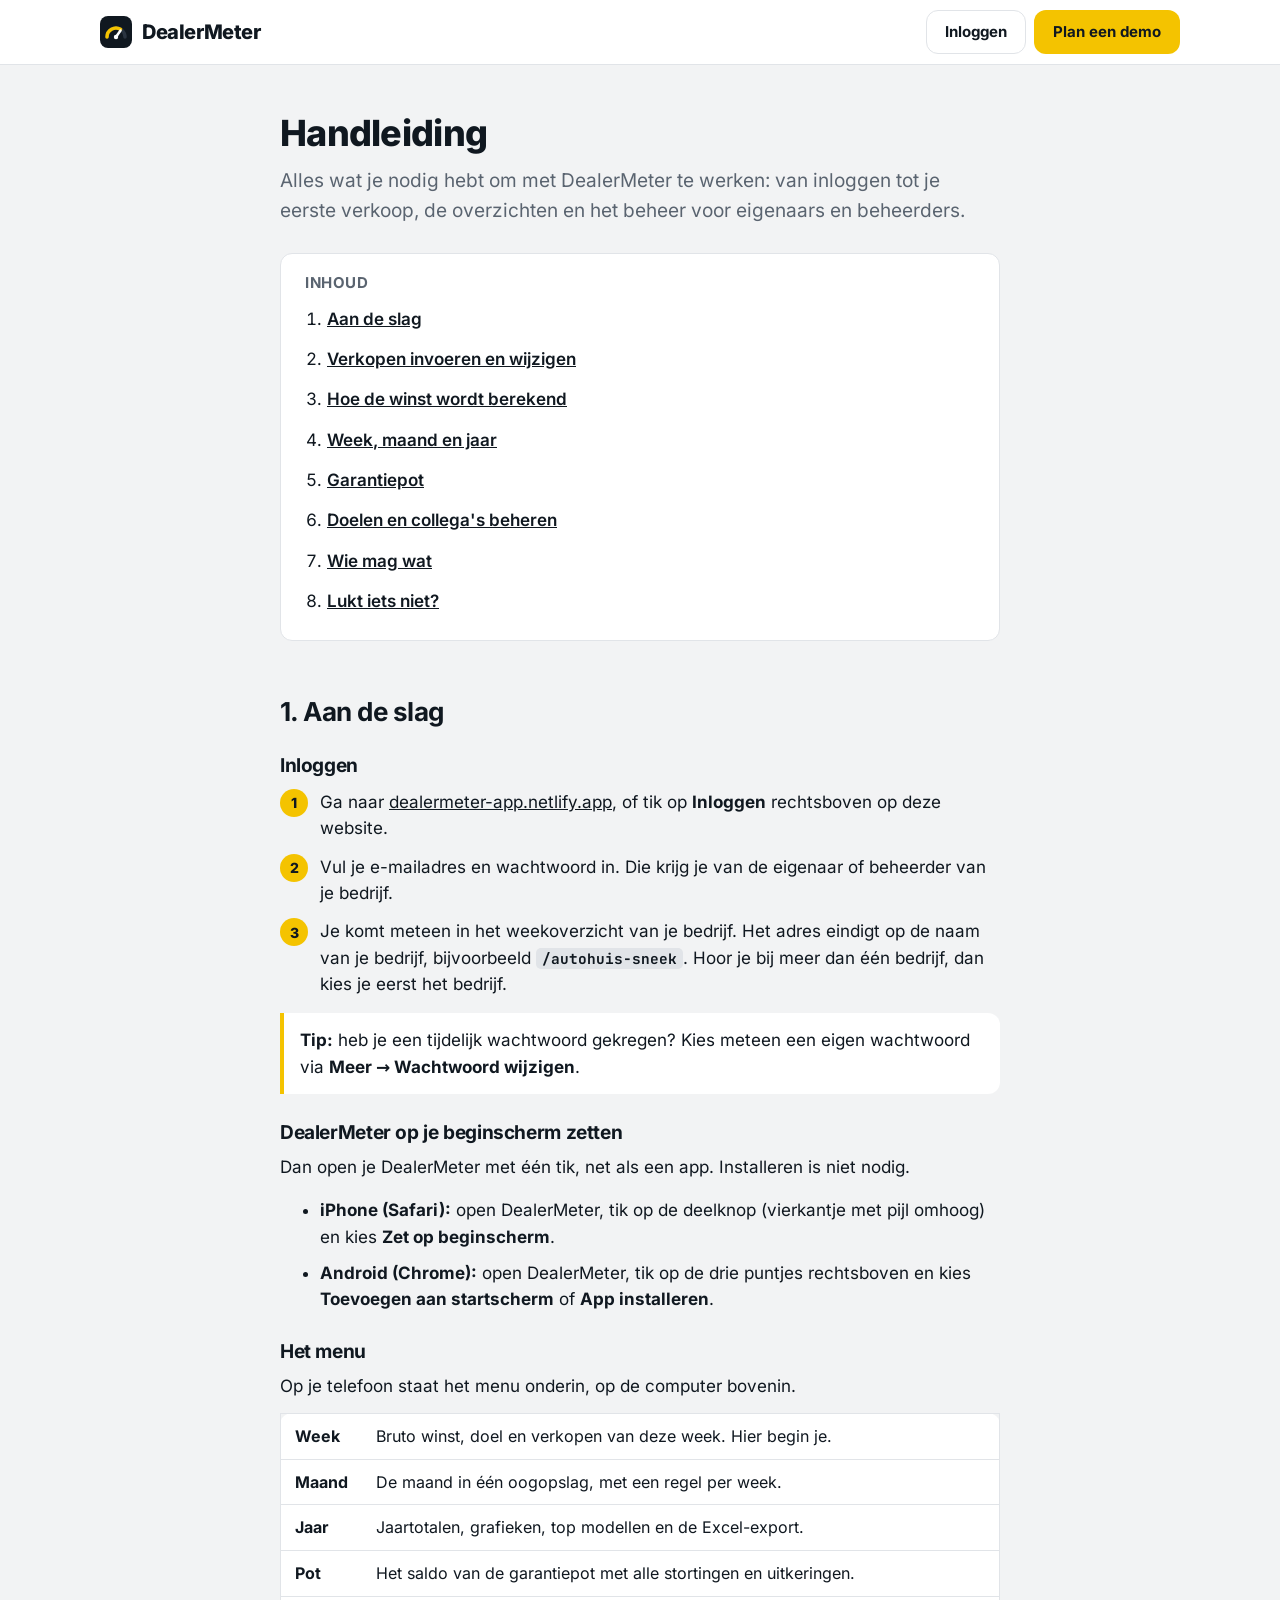
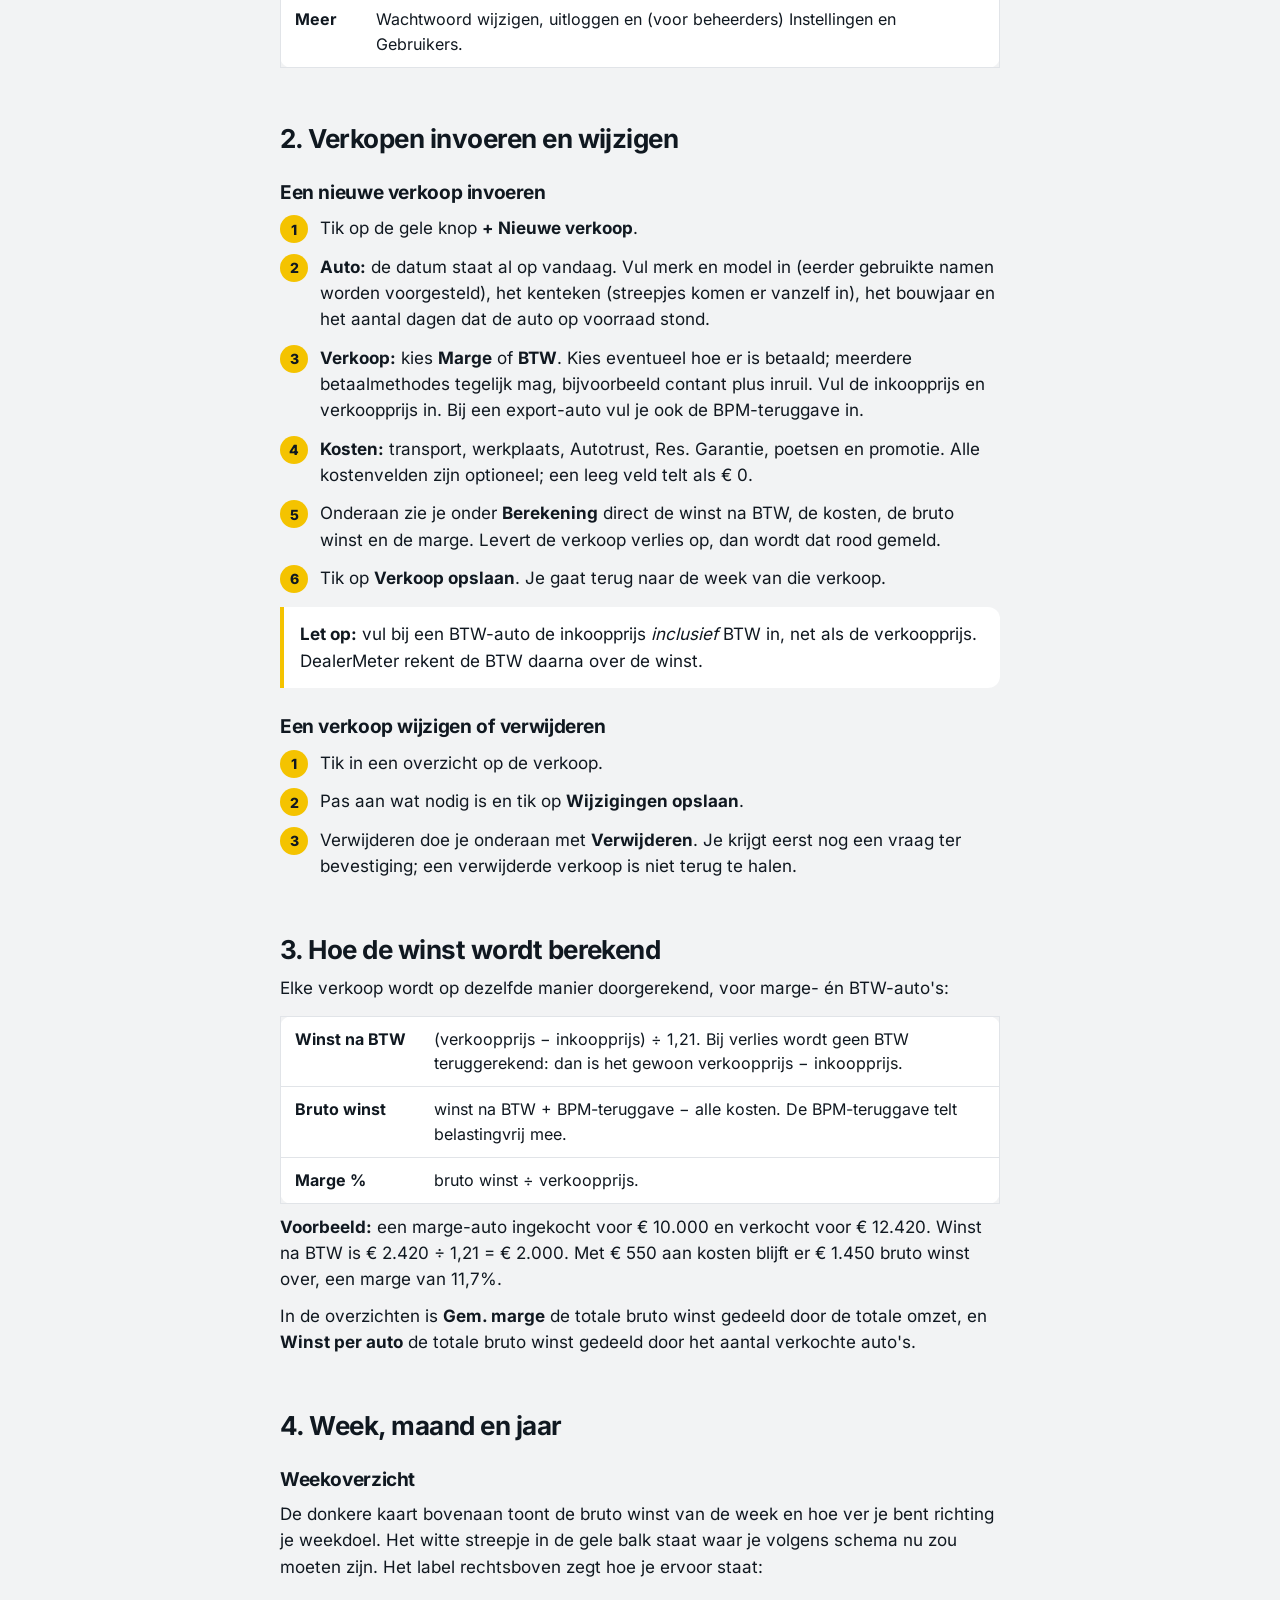
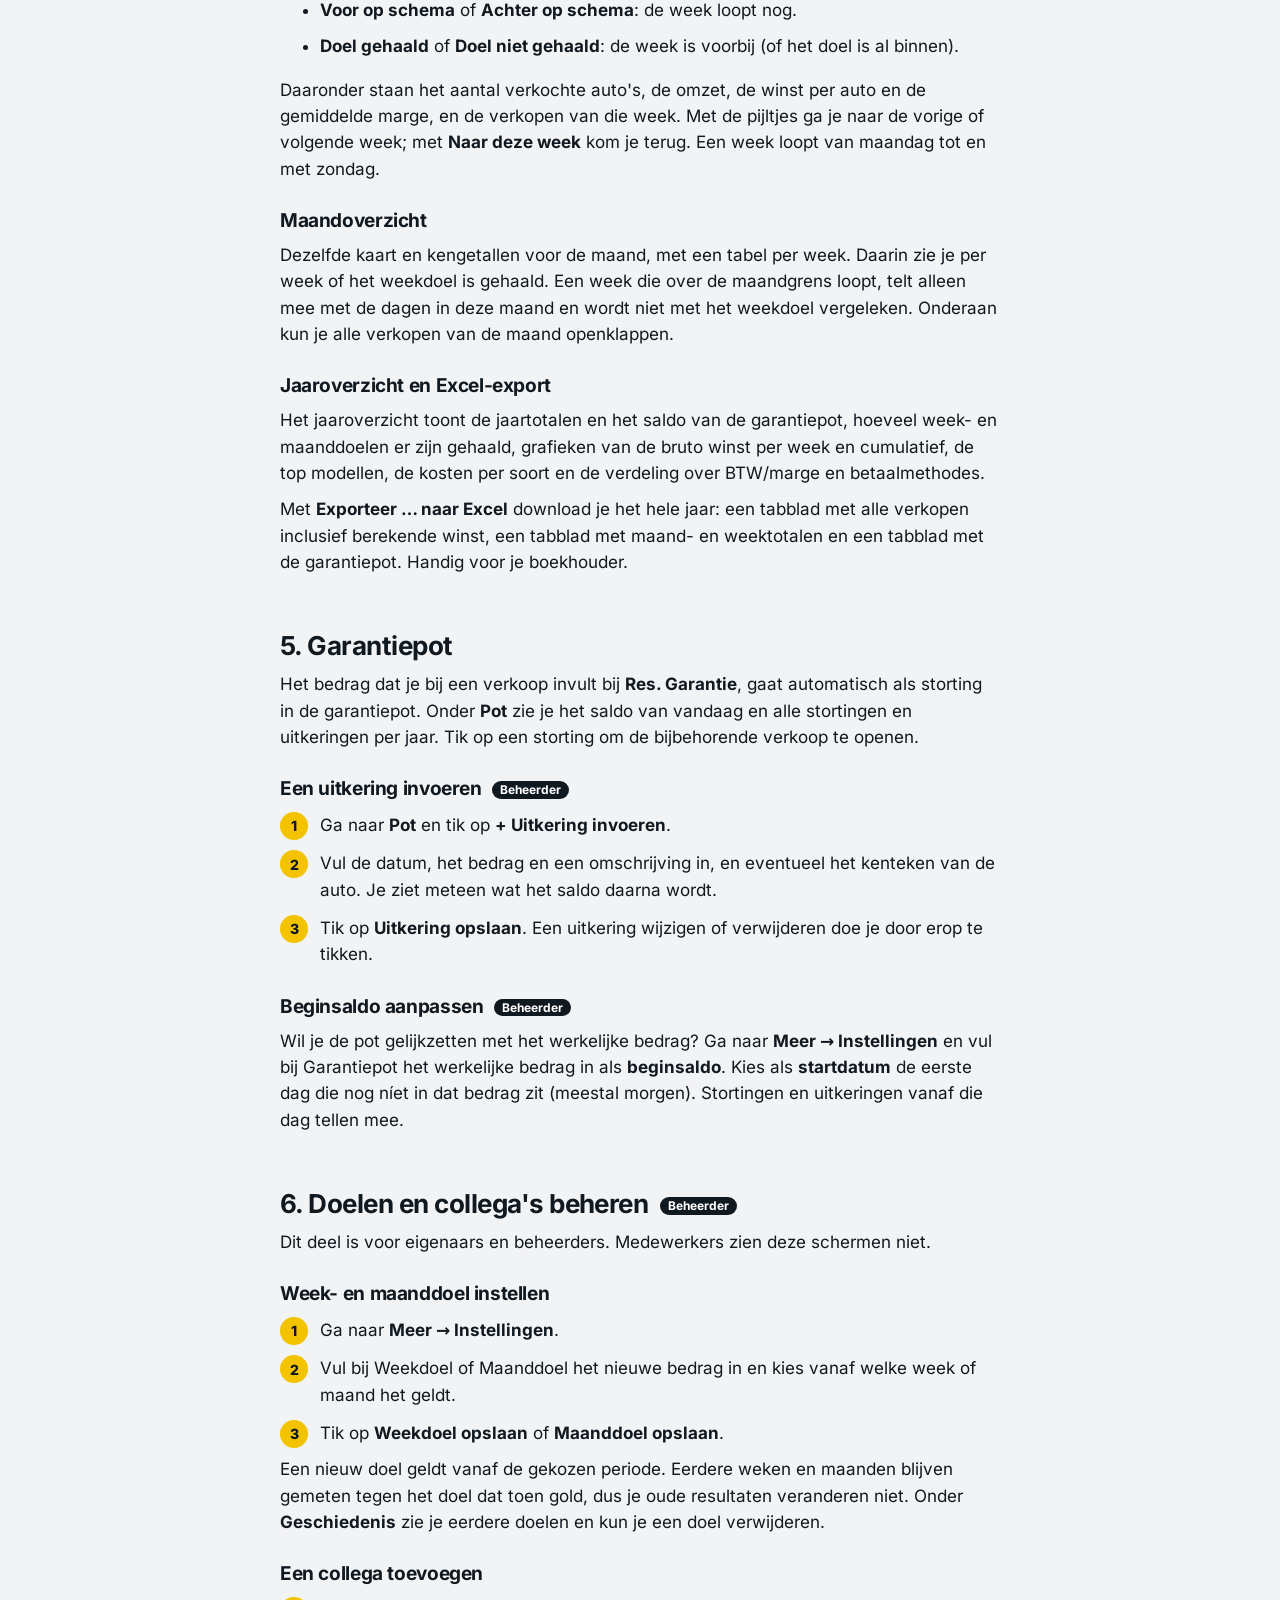
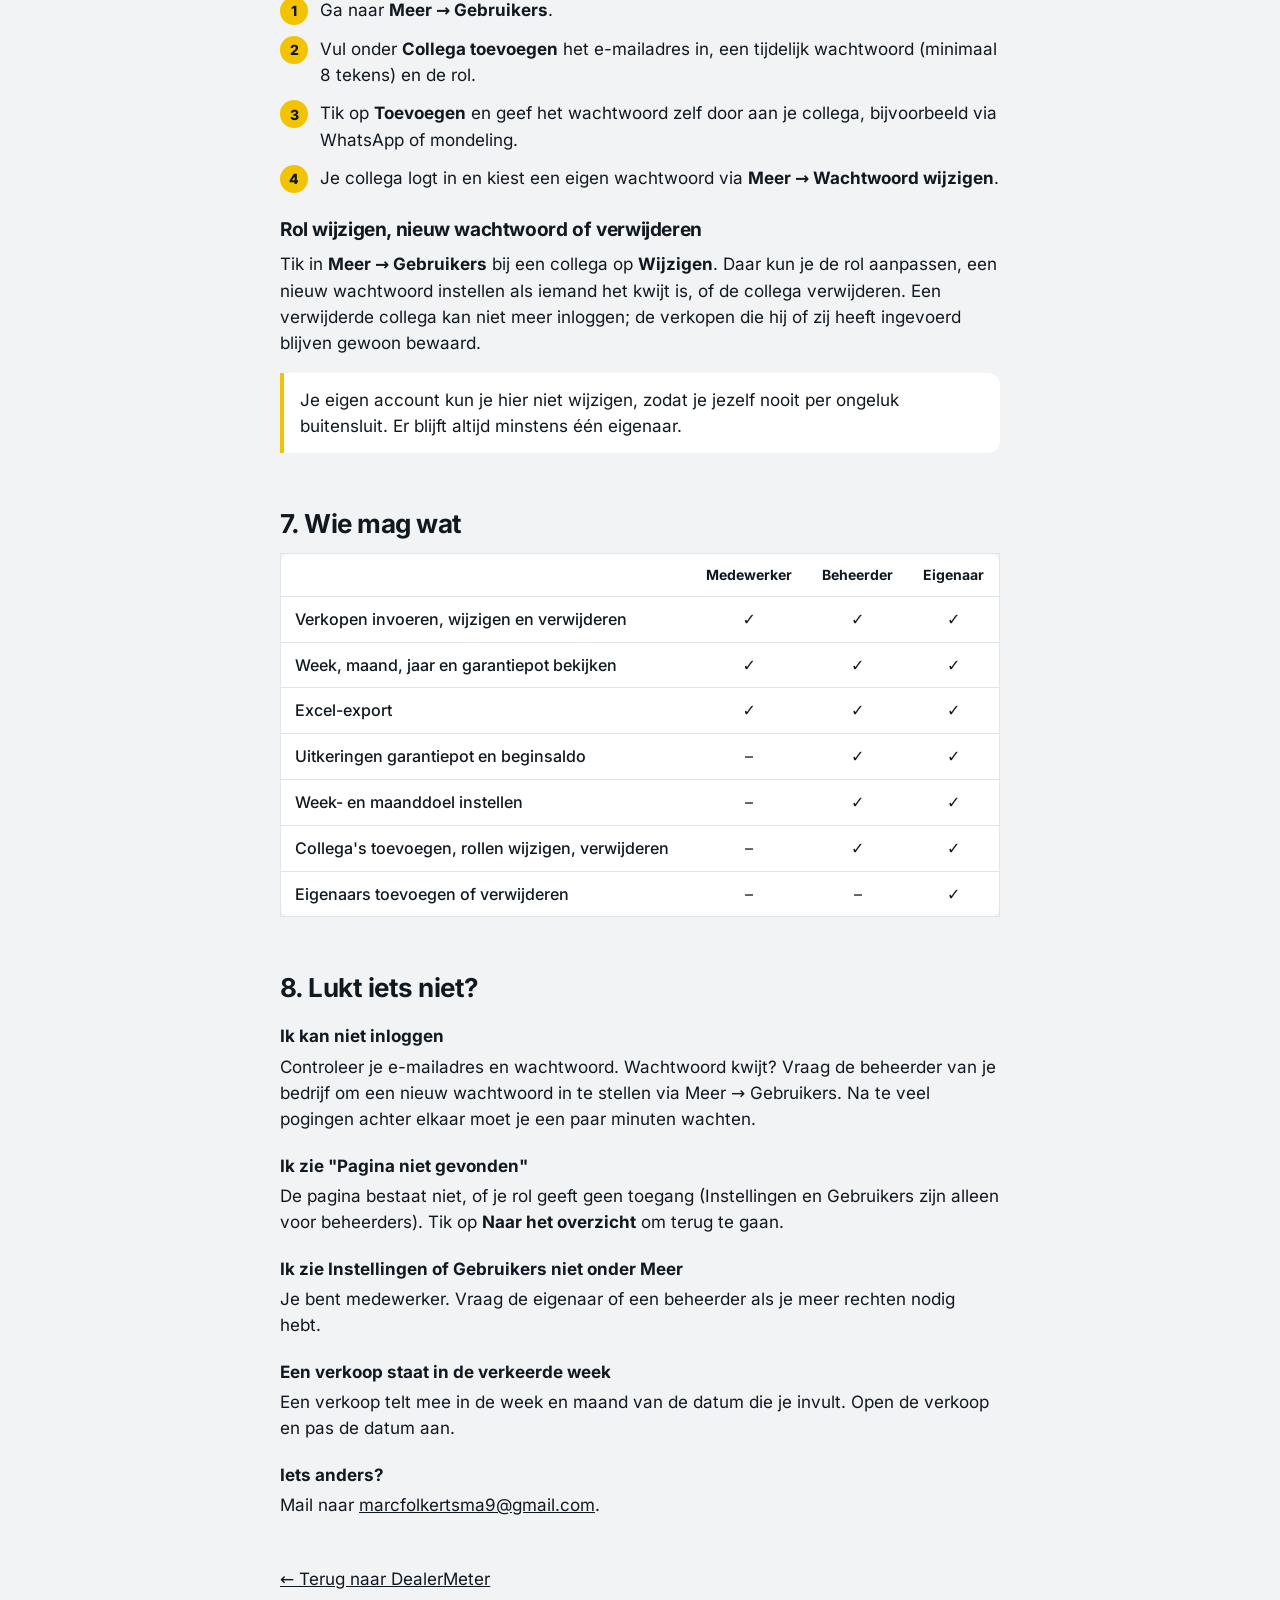
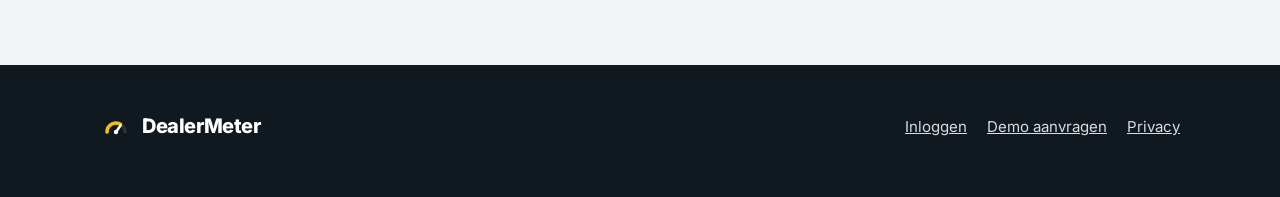
==== handleiding.html @ 3cc77e6b "Stylesheet met versienummer, zodat browsers niet de oude opmaak tonen Co-Authored-By: Claude Opus 5." ====
<!doctype html>
<html lang="nl">
  <head>
    <meta charset="utf-8" />
    <meta name="viewport" content="width=device-width, initial-scale=1" />
    <title>Handleiding – DealerMeter</title>
    <meta
      name="description"
      content="Zo gebruik je DealerMeter: inloggen, verkopen invoeren, week-, maand- en jaaroverzicht, garantiepot, doelen en collega's beheren."
    />
    <meta name="theme-color" content="#101820" />
    <link rel="icon" href="favicon.svg" type="image/svg+xml" />
    <link rel="preload" href="fonts/inter.woff2" as="font" type="font/woff2" crossorigin />
    <link rel="stylesheet" href="style.css?v=2" />
  </head>
  <body>
    <header class="header">
      <div class="kolom header__binnen">
        <a class="merk" href="index.html">
          <img class="merk__icoon" src="favicon.svg" alt="" width="32" height="32" />
          DealerMeter
        </a>
        <div class="header__acties">
          <a class="knop knop--rand knop--klein" href="https://dealermeter-app.netlify.app/login">Inloggen</a>
          <a class="knop knop--primair knop--klein header__demo" href="index.html#demo"><span class="alleen-breed">Plan een demo</span><span class="alleen-smal">Demo</span></a>
        </div>
      </div>
    </header>

    <main class="tekstpagina handleiding">
      <h1>Handleiding</h1>
      <p class="intro">
        Alles wat je nodig hebt om met DealerMeter te werken: van inloggen tot je eerste verkoop, de overzichten
        en het beheer voor eigenaars en beheerders.
      </p>

      <nav class="inhoud" aria-label="Inhoud">
        <h2>Inhoud</h2>
        <ol>
          <li><a href="#aan-de-slag">Aan de slag</a></li>
          <li><a href="#verkopen">Verkopen invoeren en wijzigen</a></li>
          <li><a href="#berekening">Hoe de winst wordt berekend</a></li>
          <li><a href="#overzichten">Week, maand en jaar</a></li>
          <li><a href="#garantiepot">Garantiepot</a></li>
          <li><a href="#beheer">Doelen en collega's beheren</a></li>
          <li><a href="#rollen">Wie mag wat</a></li>
          <li><a href="#problemen">Lukt iets niet?</a></li>
        </ol>
      </nav>

      <!-- 1 -->
      <section id="aan-de-slag">
        <h2>1. Aan de slag</h2>

        <h3>Inloggen</h3>
        <ol class="stappenlijst">
          <li>
            Ga naar <a href="https://dealermeter-app.netlify.app/login">dealermeter-app.netlify.app</a>, of tik op
            <strong>Inloggen</strong> rechtsboven op deze website.
          </li>
          <li>Vul je e-mailadres en wachtwoord in. Die krijg je van de eigenaar of beheerder van je bedrijf.</li>
          <li>
            Je komt meteen in het weekoverzicht van je bedrijf. Het adres eindigt op de naam van je bedrijf, bijvoorbeeld
            <code>/autohuis-sneek</code>. Hoor je bij meer dan één bedrijf, dan kies je eerst het bedrijf.
          </li>
        </ol>
        <p class="tip">
          <strong>Tip:</strong> heb je een tijdelijk wachtwoord gekregen? Kies meteen een eigen wachtwoord via
          <strong>Meer → Wachtwoord wijzigen</strong>.
        </p>

        <h3>DealerMeter op je beginscherm zetten</h3>
        <p>Dan open je DealerMeter met één tik, net als een app. Installeren is niet nodig.</p>
        <ul>
          <li>
            <strong>iPhone (Safari):</strong> open DealerMeter, tik op de deelknop (vierkantje met pijl omhoog) en kies
            <strong>Zet op beginscherm</strong>.
          </li>
          <li>
            <strong>Android (Chrome):</strong> open DealerMeter, tik op de drie puntjes rechtsboven en kies
            <strong>Toevoegen aan startscherm</strong> of <strong>App installeren</strong>.
          </li>
        </ul>

        <h3>Het menu</h3>
        <p>Op je telefoon staat het menu onderin, op de computer bovenin.</p>
        <table>
          <tbody>
            <tr><th scope="row">Week</th><td>Bruto winst, doel en verkopen van deze week. Hier begin je.</td></tr>
            <tr><th scope="row">Maand</th><td>De maand in één oogopslag, met een regel per week.</td></tr>
            <tr><th scope="row">Jaar</th><td>Jaartotalen, grafieken, top modellen en de Excel-export.</td></tr>
            <tr><th scope="row">Pot</th><td>Het saldo van de garantiepot met alle stortingen en uitkeringen.</td></tr>
            <tr><th scope="row">Meer</th><td>Wachtwoord wijzigen, uitloggen en (voor beheerders) Instellingen en Gebruikers.</td></tr>
          </tbody>
        </table>
      </section>

      <!-- 2 -->
      <section id="verkopen">
        <h2>2. Verkopen invoeren en wijzigen</h2>

        <h3>Een nieuwe verkoop invoeren</h3>
        <ol class="stappenlijst">
          <li>Tik op de gele knop <strong>+ Nieuwe verkoop</strong>.</li>
          <li>
            <strong>Auto:</strong> de datum staat al op vandaag. Vul merk en model in (eerder gebruikte namen worden
            voorgesteld), het kenteken (streepjes komen er vanzelf in), het bouwjaar en het aantal dagen dat de auto
            op voorraad stond.
          </li>
          <li>
            <strong>Verkoop:</strong> kies <strong>Marge</strong> of <strong>BTW</strong>. Kies eventueel hoe er is
            betaald; meerdere betaalmethodes tegelijk mag, bijvoorbeeld contant plus inruil. Vul de inkoopprijs en
            verkoopprijs in. Bij een export-auto vul je ook de BPM-teruggave in.
          </li>
          <li>
            <strong>Kosten:</strong> transport, werkplaats, Autotrust, Res. Garantie, poetsen en promotie. Alle
            kostenvelden zijn optioneel; een leeg veld telt als € 0.
          </li>
          <li>
            Onderaan zie je onder <strong>Berekening</strong> direct de winst na BTW, de kosten, de bruto winst en
            de marge. Levert de verkoop verlies op, dan wordt dat rood gemeld.
          </li>
          <li>Tik op <strong>Verkoop opslaan</strong>. Je gaat terug naar de week van die verkoop.</li>
        </ol>
        <p class="tip">
          <strong>Let op:</strong> vul bij een BTW-auto de inkoopprijs <em>inclusief</em> BTW in, net als de
          verkoopprijs. DealerMeter rekent de BTW daarna over de winst.
        </p>

        <h3>Een verkoop wijzigen of verwijderen</h3>
        <ol class="stappenlijst">
          <li>Tik in een overzicht op de verkoop.</li>
          <li>Pas aan wat nodig is en tik op <strong>Wijzigingen opslaan</strong>.</li>
          <li>
            Verwijderen doe je onderaan met <strong>Verwijderen</strong>. Je krijgt eerst nog een vraag ter
            bevestiging; een verwijderde verkoop is niet terug te halen.
          </li>
        </ol>
      </section>

      <!-- 3 -->
      <section id="berekening">
        <h2>3. Hoe de winst wordt berekend</h2>
        <p>Elke verkoop wordt op dezelfde manier doorgerekend, voor marge- én BTW-auto's:</p>
        <table>
          <tbody>
            <tr><th scope="row">Winst na BTW</th><td>(verkoopprijs − inkoopprijs) ÷ 1,21. Bij verlies wordt geen BTW teruggerekend: dan is het gewoon verkoopprijs − inkoopprijs.</td></tr>
            <tr><th scope="row">Bruto winst</th><td>winst na BTW + BPM-teruggave − alle kosten. De BPM-teruggave telt belastingvrij mee.</td></tr>
            <tr><th scope="row">Marge %</th><td>bruto winst ÷ verkoopprijs.</td></tr>
          </tbody>
        </table>
        <p>
          <strong>Voorbeeld:</strong> een marge-auto ingekocht voor € 10.000 en verkocht voor € 12.420. Winst na BTW
          is € 2.420 ÷ 1,21 = € 2.000. Met € 550 aan kosten blijft er € 1.450 bruto winst over, een marge van 11,7%.
        </p>
        <p>
          In de overzichten is <strong>Gem. marge</strong> de totale bruto winst gedeeld door de totale omzet, en
          <strong>Winst per auto</strong> de totale bruto winst gedeeld door het aantal verkochte auto's.
        </p>
      </section>

      <!-- 4 -->
      <section id="overzichten">
        <h2>4. Week, maand en jaar</h2>

        <h3>Weekoverzicht</h3>
        <p>
          De donkere kaart bovenaan toont de bruto winst van de week en hoe ver je bent richting je weekdoel. Het
          witte streepje in de gele balk staat waar je volgens schema nu zou moeten zijn. Het label rechtsboven zegt
          hoe je ervoor staat:
        </p>
        <ul>
          <li><strong>Voor op schema</strong> of <strong>Achter op schema</strong>: de week loopt nog.</li>
          <li><strong>Doel gehaald</strong> of <strong>Doel niet gehaald</strong>: de week is voorbij (of het doel is al binnen).</li>
        </ul>
        <p>
          Daaronder staan het aantal verkochte auto's, de omzet, de winst per auto en de gemiddelde marge, en de
          verkopen van die week. Met de pijltjes ga je naar de vorige of volgende week; met
          <strong>Naar deze week</strong> kom je terug. Een week loopt van maandag tot en met zondag.
        </p>

        <h3>Maandoverzicht</h3>
        <p>
          Dezelfde kaart en kengetallen voor de maand, met een tabel per week. Daarin zie je per week of het weekdoel
          is gehaald. Een week die over de maandgrens loopt, telt alleen mee met de dagen in deze maand en wordt niet
          met het weekdoel vergeleken. Onderaan kun je alle verkopen van de maand openklappen.
        </p>

        <h3>Jaaroverzicht en Excel-export</h3>
        <p>
          Het jaaroverzicht toont de jaartotalen en het saldo van de garantiepot, hoeveel week- en maanddoelen er zijn
          gehaald, grafieken van de bruto winst per week en cumulatief, de top modellen, de kosten per soort en de
          verdeling over BTW/marge en betaalmethodes.
        </p>
        <p>
          Met <strong>Exporteer … naar Excel</strong> download je het hele jaar: een tabblad met alle verkopen inclusief
          berekende winst, een tabblad met maand- en weektotalen en een tabblad met de garantiepot. Handig voor je
          boekhouder.
        </p>
      </section>

      <!-- 5 -->
      <section id="garantiepot">
        <h2>5. Garantiepot</h2>
        <p>
          Het bedrag dat je bij een verkoop invult bij <strong>Res. Garantie</strong>, gaat automatisch als storting
          in de garantiepot. Onder <strong>Pot</strong> zie je het saldo van vandaag en alle stortingen en
          uitkeringen per jaar. Tik op een storting om de bijbehorende verkoop te openen.
        </p>

        <h3>Een uitkering invoeren <span class="rol-label">Beheerder</span></h3>
        <ol class="stappenlijst">
          <li>Ga naar <strong>Pot</strong> en tik op <strong>+ Uitkering invoeren</strong>.</li>
          <li>Vul de datum, het bedrag en een omschrijving in, en eventueel het kenteken van de auto. Je ziet meteen wat het saldo daarna wordt.</li>
          <li>Tik op <strong>Uitkering opslaan</strong>. Een uitkering wijzigen of verwijderen doe je door erop te tikken.</li>
        </ol>

        <h3>Beginsaldo aanpassen <span class="rol-label">Beheerder</span></h3>
        <p>
          Wil je de pot gelijkzetten met het werkelijke bedrag? Ga naar <strong>Meer → Instellingen</strong> en vul
          bij Garantiepot het werkelijke bedrag in als <strong>beginsaldo</strong>. Kies als
          <strong>startdatum</strong> de eerste dag die nog níet in dat bedrag zit (meestal morgen). Stortingen en
          uitkeringen vanaf die dag tellen mee.
        </p>
      </section>

      <!-- 6 -->
      <section id="beheer">
        <h2>6. Doelen en collega's beheren <span class="rol-label">Beheerder</span></h2>
        <p>Dit deel is voor eigenaars en beheerders. Medewerkers zien deze schermen niet.</p>

        <h3>Week- en maanddoel instellen</h3>
        <ol class="stappenlijst">
          <li>Ga naar <strong>Meer → Instellingen</strong>.</li>
          <li>Vul bij Weekdoel of Maanddoel het nieuwe bedrag in en kies vanaf welke week of maand het geldt.</li>
          <li>Tik op <strong>Weekdoel opslaan</strong> of <strong>Maanddoel opslaan</strong>.</li>
        </ol>
        <p>
          Een nieuw doel geldt vanaf de gekozen periode. Eerdere weken en maanden blijven gemeten tegen het doel dat
          toen gold, dus je oude resultaten veranderen niet. Onder <strong>Geschiedenis</strong> zie je eerdere doelen
          en kun je een doel verwijderen.
        </p>

        <h3>Een collega toevoegen</h3>
        <ol class="stappenlijst">
          <li>Ga naar <strong>Meer → Gebruikers</strong>.</li>
          <li>Vul onder <strong>Collega toevoegen</strong> het e-mailadres in, een tijdelijk wachtwoord (minimaal 8 tekens) en de rol.</li>
          <li>Tik op <strong>Toevoegen</strong> en geef het wachtwoord zelf door aan je collega, bijvoorbeeld via WhatsApp of mondeling.</li>
          <li>Je collega logt in en kiest een eigen wachtwoord via <strong>Meer → Wachtwoord wijzigen</strong>.</li>
        </ol>

        <h3>Rol wijzigen, nieuw wachtwoord of verwijderen</h3>
        <p>
          Tik in <strong>Meer → Gebruikers</strong> bij een collega op <strong>Wijzigen</strong>. Daar kun je de rol
          aanpassen, een nieuw wachtwoord instellen als iemand het kwijt is, of de collega verwijderen. Een verwijderde
          collega kan niet meer inloggen; de verkopen die hij of zij heeft ingevoerd blijven gewoon bewaard.
        </p>
        <p class="tip">
          Je eigen account kun je hier niet wijzigen, zodat je jezelf nooit per ongeluk buitensluit. Er blijft altijd
          minstens één eigenaar.
        </p>
      </section>

      <!-- 7 -->
      <section id="rollen">
        <h2>7. Wie mag wat</h2>
        <div class="tabel-scroll">
          <table class="rollen">
            <thead>
              <tr><th scope="col"></th><th scope="col">Medewerker</th><th scope="col">Beheerder</th><th scope="col">Eigenaar</th></tr>
            </thead>
            <tbody>
              <tr><th scope="row">Verkopen invoeren, wijzigen en verwijderen</th><td>✓</td><td>✓</td><td>✓</td></tr>
              <tr><th scope="row">Week, maand, jaar en garantiepot bekijken</th><td>✓</td><td>✓</td><td>✓</td></tr>
              <tr><th scope="row">Excel-export</th><td>✓</td><td>✓</td><td>✓</td></tr>
              <tr><th scope="row">Uitkeringen garantiepot en beginsaldo</th><td>–</td><td>✓</td><td>✓</td></tr>
              <tr><th scope="row">Week- en maanddoel instellen</th><td>–</td><td>✓</td><td>✓</td></tr>
              <tr><th scope="row">Collega's toevoegen, rollen wijzigen, verwijderen</th><td>–</td><td>✓</td><td>✓</td></tr>
              <tr><th scope="row">Eigenaars toevoegen of verwijderen</th><td>–</td><td>–</td><td>✓</td></tr>
            </tbody>
          </table>
        </div>
      </section>

      <!-- 8 -->
      <section id="problemen">
        <h2>8. Lukt iets niet?</h2>
        <dl class="vragen">
          <dt>Ik kan niet inloggen</dt>
          <dd>
            Controleer je e-mailadres en wachtwoord. Wachtwoord kwijt? Vraag de beheerder van je bedrijf om een nieuw
            wachtwoord in te stellen via Meer → Gebruikers. Na te veel pogingen achter elkaar moet je een paar minuten
            wachten.
          </dd>
          <dt>Ik zie "Pagina niet gevonden"</dt>
          <dd>
            De pagina bestaat niet, of je rol geeft geen toegang (Instellingen en Gebruikers zijn alleen voor
            beheerders). Tik op <strong>Naar het overzicht</strong> om terug te gaan.
          </dd>
          <dt>Ik zie Instellingen of Gebruikers niet onder Meer</dt>
          <dd>Je bent medewerker. Vraag de eigenaar of een beheerder als je meer rechten nodig hebt.</dd>
          <dt>Een verkoop staat in de verkeerde week</dt>
          <dd>Een verkoop telt mee in de week en maand van de datum die je invult. Open de verkoop en pas de datum aan.</dd>
          <dt>Iets anders?</dt>
          <dd>Mail naar <a href="mailto:marcfolkertsma9@gmail.com">marcfolkertsma9@gmail.com</a>.</dd>
        </dl>
      </section>

      <p class="terug"><a href="index.html">← Terug naar DealerMeter</a></p>
    </main>

    <footer class="footer">
      <div class="kolom footer__binnen">
        <a class="merk" href="index.html">
          <img class="merk__icoon" src="favicon.svg" alt="" width="32" height="32" />
          DealerMeter
        </a>
        <nav aria-label="Voettekst">
          <a href="https://dealermeter-app.netlify.app/login">Inloggen</a>
          <a href="index.html#demo">Demo aanvragen</a>
          <a href="privacy.html">Privacy</a>
        </nav>
      </div>
    </footer>
  </body>
</html>
---- style.css ----
/*
 * DealerMeter – huisstijl. Alle kleuren als tokens; dezelfde waarden als in de app.
 */

/* Lettertypes staan op de site zelf (geen verbinding met Google). Licentie: SIL OFL, zie fonts/. */
@font-face {
  font-family: "Inter";
  font-style: normal;
  font-display: swap;
  font-weight: 100 900;
  src: url("fonts/inter.woff2") format("woff2-variations"), url("fonts/inter.woff2") format("woff2");
}

@font-face {
  font-family: "JetBrains Mono";
  font-style: normal;
  font-display: swap;
  font-weight: 700;
  src: url("fonts/jetbrains-mono-700.woff2") format("woff2");
}
:root {
  --inkt: #101820;
  --inkt-zacht: #2a3440;
  --grafiet: #5a6470;
  --achtergrond: #f2f3f4;
  --kaart: #ffffff;
  --rand: #e1e4e8;
  --geel: #f4c300;
  --winst: #15803d;
  --verlies: #b91c1c;
  --waarschuwing: #92400e;
  --waarschuwing-zacht: #fef3c7;

  --radius: 12px;
  --kolom: 1120px;
  --font: "Inter", system-ui, -apple-system, "Segoe UI", Roboto, sans-serif;
  --mono: "JetBrains Mono", ui-monospace, Menlo, monospace;
}

*,
*::before,
*::after {
  box-sizing: border-box;
}

html {
  -webkit-text-size-adjust: 100%;
  scroll-behavior: smooth;
}

body {
  margin: 0;
  background: var(--achtergrond);
  color: var(--inkt);
  font-family: var(--font);
  font-size: 17px;
  line-height: 1.55;
}

/* Even brede cijfers alleen waar bedragen staan: in Inter maakt deze instelling ook het streepje breder. */
.scherm,
.rekenkaart {
  font-variant-numeric: tabular-nums;
}

img,
svg {
  display: block;
  max-width: 100%;
}

a {
  color: inherit;
}

h1,
h2,
h3 {
  line-height: 1.15;
  letter-spacing: -0.02em;
  margin: 0;
}

p {
  margin: 0;
}

.kolom {
  width: 100%;
  max-width: var(--kolom);
  margin: 0 auto;
  padding: 0 20px;
}

/* Ruimte voor de vaste header bij menulinks en bij springen naar een formulierveld. */
[id] {
  scroll-margin-top: 80px;
}

.sr-only {
  position: absolute;
  width: 1px;
  height: 1px;
  overflow: hidden;
  clip: rect(0 0 0 0);
  white-space: nowrap;
}

:focus-visible {
  outline: 2px solid var(--inkt);
  outline-offset: 2px;
}

/* ---------- Knoppen ---------- */

.knop {
  display: inline-flex;
  align-items: center;
  justify-content: center;
  gap: 8px;
  min-height: 52px;
  padding: 0 24px;
  border-radius: var(--radius);
  border: 1px solid transparent;
  font: inherit;
  font-weight: 700;
  text-decoration: none;
  cursor: pointer;
  transition: filter 0.15s, background-color 0.15s;
}

/* Kentekengeel altijd met inkt-tekst */
.knop--primair {
  background: var(--geel);
  color: var(--inkt);
}
.knop--primair:hover {
  filter: brightness(0.95);
}

.knop--licht {
  background: transparent;
  color: #fff;
  border-color: rgb(255 255 255 / 0.35);
}
.knop--licht:hover {
  background: rgb(255 255 255 / 0.08);
}

.knop--klein {
  min-height: 44px;
  padding: 0 18px;
  font-size: 15px;
}

/* Omlijnd, voor op een lichte achtergrond (Inloggen) */
.knop--rand {
  background: var(--kaart);
  color: var(--inkt);
  border-color: var(--rand);
}
.knop--rand:hover {
  border-color: var(--inkt);
}

/* ---------- Header ---------- */

.header {
  position: sticky;
  top: 0;
  z-index: 10;
  background: var(--kaart);
  border-bottom: 1px solid var(--rand);
}

.header__binnen {
  display: flex;
  align-items: center;
  justify-content: space-between;
  gap: 16px;
  height: 64px;
}

.merk {
  display: inline-flex;
  align-items: center;
  gap: 10px;
  min-height: 44px;
  font-weight: 800;
  font-size: 20px;
  letter-spacing: -0.02em;
  text-decoration: none;
}

.merk__icoon {
  width: 32px;
  height: 32px;
}

.header__nav {
  display: none;
  gap: 4px;
}

.header__nav a {
  display: inline-flex;
  align-items: center;
  min-height: 44px;
  padding: 0 12px;
  color: var(--grafiet);
  font-weight: 500;
  text-decoration: none;
}

.header__nav a:hover {
  color: var(--inkt);
}

/* Menu pas tonen als het naast merk en knoppen past. */
@media (min-width: 1080px) {
  .header__nav {
    display: flex;
  }
}

.header__acties {
  display: flex;
  gap: 8px;
}

.alleen-smal {
  display: none;
}

/* Telefoon: merk, Inloggen en een korte demoknop passen naast elkaar. */
@media (max-width: 479px) {
  .header .merk {
    font-size: 18px;
  }
  .header .knop--klein {
    padding: 0 14px;
  }
  .alleen-breed {
    display: none;
  }
  .alleen-smal {
    display: inline;
  }
}

/* Heel smal: alleen Inloggen; de demoknop staat ook bovenaan de pagina. */
@media (max-width: 369px) {
  .header__demo {
    display: none;
  }
}

/* ---------- Hero ---------- */

.hero {
  background: var(--inkt);
  color: #fff;
  overflow: hidden;
}

.hero__binnen {
  display: grid;
  gap: 48px;
  padding-top: 56px;
  padding-bottom: 64px;
  align-items: center;
}

.label {
  display: inline-block;
  font-family: var(--mono);
  font-size: 13px;
  font-weight: 700;
  letter-spacing: 0.04em;
  padding: 3px 8px;
  border-radius: 5px;
  border: 1px solid var(--inkt);
  background: var(--geel);
  color: var(--inkt);
}

.hero h1 {
  margin-top: 20px;
  font-size: clamp(36px, 7vw, 60px);
  font-weight: 800;
}

.hero h1 em {
  font-style: normal;
  color: var(--geel);
}

.hero__tekst {
  margin-top: 20px;
  max-width: 34em;
  font-size: 19px;
  color: rgb(255 255 255 / 0.78);
}

.hero__knoppen {
  display: flex;
  flex-wrap: wrap;
  gap: 12px;
  margin-top: 32px;
}

.hero__bewijs {
  margin-top: 28px;
  font-size: 15px;
  color: rgb(255 255 255 / 0.65);
}

.hero__bewijs strong {
  color: #fff;
}

@media (min-width: 960px) {
  .hero__binnen {
    grid-template-columns: 1.1fr 0.9fr;
    padding-top: 80px;
    padding-bottom: 88px;
  }
}

/* ---------- Telefoon-mockup (nagebouwd weekscherm) ---------- */

.telefoon {
  width: min(340px, 100%);
  margin: 0 auto;
  padding: 10px;
  border-radius: 44px;
  background: #000;
  box-shadow: 0 30px 80px rgb(0 0 0 / 0.45), inset 0 0 0 2px var(--inkt-zacht);
}

.scherm {
  border-radius: 34px;
  overflow: hidden;
  background: var(--achtergrond);
  color: var(--inkt);
  font-size: 13px;
}

.scherm__kop {
  display: flex;
  align-items: center;
  gap: 6px;
  height: 46px;
  padding: 0 16px;
  background: var(--kaart);
  border-bottom: 1px solid var(--rand);
  font-weight: 800;
  font-size: 14px;
}

.scherm__kop svg {
  width: 22px;
  height: 22px;
}

.scherm__kop span {
  line-height: 1.15;
}

.scherm__kop small {
  display: block;
  font-size: 9px;
  font-weight: 500;
  color: var(--grafiet);
}

.scherm__inhoud {
  display: grid;
  gap: 8px;
  padding: 12px;
}

.mock-week {
  text-align: center;
}

.mock-week strong {
  display: block;
  font-size: 18px;
}

.mock-week span {
  color: var(--grafiet);
  font-size: 12px;
}

.mock-winst {
  padding: 14px;
  border-radius: 14px;
  background: var(--inkt);
  color: #fff;
}

.mock-winst__boven {
  display: flex;
  justify-content: space-between;
  align-items: center;
  gap: 8px;
  font-size: 11px;
  color: rgb(255 255 255 / 0.75);
}

.badge {
  display: inline-block;
  padding: 3px 8px;
  border-radius: 999px;
  font-size: 11px;
  font-weight: 700;
  white-space: nowrap;
}

.badge--geel {
  background: var(--geel);
  color: var(--inkt);
}

.badge--waarschuwing {
  background: var(--waarschuwing-zacht);
  color: var(--waarschuwing);
}

.mock-winst__bedrag {
  margin-top: 4px;
  font-size: 28px;
  font-weight: 800;
  letter-spacing: -0.02em;
}

.balk {
  position: relative;
  height: 8px;
  margin-top: 10px;
  border-radius: 999px;
  background: var(--inkt-zacht);
}

.balk__vulling {
  height: 100%;
  border-radius: 999px;
  background: var(--geel);
}

.balk__schema {
  position: absolute;
  top: -3px;
  bottom: -3px;
  width: 2px;
  border-radius: 2px;
  background: #fff;
}

.mock-winst__onder {
  display: flex;
  justify-content: space-between;
  margin-top: 6px;
  font-size: 11px;
  color: rgb(255 255 255 / 0.75);
}

.mock-kpis {
  display: grid;
  grid-template-columns: 1fr 1fr;
  gap: 6px;
}

.mock-kpi {
  padding: 8px;
  border-radius: 10px;
  border: 1px solid var(--rand);
  background: var(--kaart);
}

.mock-kpi span {
  display: block;
  font-size: 10px;
  color: var(--grafiet);
}

.mock-kpi strong {
  font-size: 15px;
}

.mock-lijst {
  border-radius: 10px;
  border: 1px solid var(--rand);
  background: var(--kaart);
}

.mock-rij {
  display: flex;
  justify-content: space-between;
  gap: 8px;
  padding: 9px 10px;
}

.mock-rij + .mock-rij {
  border-top: 1px solid var(--rand);
}

.mock-rij strong {
  display: block;
  font-size: 13px;
}

.mock-rij small {
  color: var(--grafiet);
  font-size: 10px;
}

.mock-rij__rechts {
  text-align: right;
}

.winst {
  color: var(--winst);
  font-weight: 700;
}

.verlies {
  color: var(--verlies);
  font-weight: 700;
}

.kenteken {
  display: inline-block;
  padding: 0 5px;
  border: 1px solid var(--inkt);
  border-radius: 3px;
  background: var(--geel);
  color: var(--inkt);
  font-family: var(--mono);
  font-size: 10px;
  font-weight: 700;
  line-height: 15px;
  white-space: nowrap;
}

.mock-knop {
  display: flex;
  align-items: center;
  justify-content: center;
  height: 40px;
  border-radius: 10px;
  background: var(--geel);
  font-weight: 700;
}

/* ---------- Secties ---------- */

.sectie {
  padding: 72px 0;
}

.sectie--wit {
  background: var(--kaart);
  border-top: 1px solid var(--rand);
  border-bottom: 1px solid var(--rand);
}

.sectie__kop {
  max-width: 44em;
  margin-bottom: 40px;
}

.sectie__kop h2 {
  font-size: clamp(28px, 4.5vw, 40px);
  font-weight: 800;
}

.sectie__kop p {
  margin-top: 14px;
  color: var(--grafiet);
  font-size: 18px;
}

.boventitel {
  display: block;
  margin-bottom: 10px;
  color: var(--grafiet);
  font-size: 14px;
  font-weight: 700;
  letter-spacing: 0.06em;
  text-transform: uppercase;
}

/* Probleem: Excel vs DealerMeter */
.vergelijk {
  display: grid;
  gap: 16px;
}

.vergelijk__kaart {
  padding: 24px;
  border-radius: var(--radius);
  border: 1px solid var(--rand);
  background: var(--kaart);
}

.vergelijk__kaart--donker {
  background: var(--inkt);
  border-color: var(--inkt);
  color: #fff;
}

.vergelijk__kaart h3 {
  font-size: 20px;
  margin-bottom: 14px;
}

.vinklijst {
  display: grid;
  gap: 10px;
  margin: 0;
  padding: 0;
  list-style: none;
}

.vinklijst li {
  display: grid;
  grid-template-columns: 22px 1fr;
  gap: 10px;
}

.vinklijst svg {
  width: 22px;
  height: 22px;
  margin-top: 2px;
}

.vergelijk__kaart--donker .vinklijst li {
  color: rgb(255 255 255 / 0.85);
}

@media (min-width: 800px) {
  .vergelijk {
    grid-template-columns: 1fr 1fr;
  }
}

/* Functies */
.functies {
  display: grid;
  gap: 16px;
}

.functie {
  padding: 24px;
  border-radius: var(--radius);
  border: 1px solid var(--rand);
  background: var(--kaart);
}

.sectie--wit .functie {
  background: var(--achtergrond);
}

.functie__icoon {
  display: grid;
  place-items: center;
  width: 44px;
  height: 44px;
  border-radius: 10px;
  background: var(--inkt);
  color: var(--geel);
}

.functie__icoon svg {
  width: 22px;
  height: 22px;
}

.functie h3 {
  margin-top: 16px;
  font-size: 19px;
}

.functie p {
  margin-top: 8px;
  color: var(--grafiet);
}

@media (min-width: 700px) {
  .functies {
    grid-template-columns: 1fr 1fr;
  }
}

@media (min-width: 1000px) {
  .functies {
    grid-template-columns: 1fr 1fr 1fr;
  }
}

/* Rekenvoorbeeld */
.reken {
  display: grid;
  gap: 24px;
  align-items: start;
}

.rekenkaart {
  padding: 24px;
  border-radius: var(--radius);
  border: 1px solid var(--rand);
  background: var(--kaart);
}

.rekenkaart table {
  width: 100%;
  border-collapse: collapse;
}

.rekenkaart td {
  padding: 8px 0;
}

.rekenkaart td:last-child {
  text-align: right;
  white-space: nowrap;
}

.rekenkaart tr + tr td {
  border-top: 1px solid var(--rand);
}

.rekenkaart .totaal td {
  border-top: 2px solid var(--inkt);
  font-weight: 800;
  font-size: 19px;
}

.rekenkaart__kop {
  display: flex;
  justify-content: space-between;
  align-items: center;
  gap: 12px;
  margin-bottom: 8px;
}

.rekenkaart__kop h3 {
  font-size: 18px;
}

.toelichting {
  margin-top: 14px;
  color: var(--grafiet);
  font-size: 15px;
}

@media (min-width: 900px) {
  .reken {
    grid-template-columns: 1fr 1fr;
  }
}

/* Stappen */
.stappen {
  display: grid;
  gap: 16px;
  margin: 0;
  padding: 0;
  list-style: none;
  counter-reset: stap;
}

.stap {
  position: relative;
  padding: 24px;
  border-radius: var(--radius);
  border: 1px solid var(--rand);
  background: var(--kaart);
  counter-increment: stap;
}

.stap::before {
  content: counter(stap);
  display: grid;
  place-items: center;
  width: 36px;
  height: 36px;
  border-radius: 999px;
  background: var(--geel);
  color: var(--inkt);
  font-weight: 800;
}

.stap h3 {
  margin-top: 14px;
  font-size: 19px;
}

.stap p {
  margin-top: 6px;
  color: var(--grafiet);
}

@media (min-width: 800px) {
  .stappen {
    grid-template-columns: repeat(3, 1fr);
  }
}

/* Praktijk */
.praktijk {
  display: grid;
  gap: 32px;
  align-items: center;
  padding: 40px 28px;
  border-radius: 20px;
  background: var(--inkt);
  color: #fff;
}

.praktijk h2 {
  font-size: clamp(26px, 4vw, 36px);
  font-weight: 800;
}

.praktijk p {
  margin-top: 14px;
  color: rgb(255 255 255 / 0.78);
}

.praktijk__feiten {
  display: grid;
  gap: 12px;
  margin: 0;
  padding: 0;
  list-style: none;
}

.praktijk__feiten li {
  padding: 16px 18px;
  border-radius: var(--radius);
  background: var(--inkt-zacht);
}

.praktijk__feiten strong {
  display: block;
  color: var(--geel);
  font-size: 15px;
}

@media (min-width: 900px) {
  .praktijk {
    grid-template-columns: 1.2fr 1fr;
    padding: 56px;
  }
}

/* FAQ */
.faq {
  display: grid;
  gap: 10px;
  max-width: 800px;
}

.faq details {
  border-radius: var(--radius);
  border: 1px solid var(--rand);
  background: var(--kaart);
}

.faq summary {
  display: flex;
  align-items: center;
  justify-content: space-between;
  gap: 16px;
  min-height: 60px;
  padding: 0 20px;
  font-weight: 700;
  cursor: pointer;
  list-style: none;
}

.faq summary::-webkit-details-marker {
  display: none;
}

.faq summary::after {
  content: "+";
  font-size: 24px;
  font-weight: 400;
  color: var(--grafiet);
}

.faq details[open] summary::after {
  content: "−";
}

.faq details p {
  padding: 0 20px 20px;
  color: var(--grafiet);
}

/* Demo-formulier */
.demo {
  display: grid;
  gap: 32px;
}

.demo__intro h2 {
  font-size: clamp(28px, 4.5vw, 40px);
  font-weight: 800;
}

.demo__intro p {
  margin-top: 14px;
  color: var(--grafiet);
  font-size: 18px;
}

.demo__intro .vinklijst {
  margin-top: 24px;
}

.formulier {
  display: grid;
  gap: 16px;
  padding: 24px;
  border-radius: 16px;
  border: 1px solid var(--rand);
  background: var(--kaart);
}

.veld {
  display: grid;
  gap: 6px;
}

.veld label,
.veld legend {
  font-size: 15px;
  font-weight: 600;
  color: var(--grafiet);
}

.veld .optioneel {
  font-weight: 400;
}

.veld input,
.veld select,
.veld textarea {
  width: 100%;
  min-height: 48px;
  padding: 10px 14px;
  border-radius: var(--radius);
  border: 1px solid var(--rand);
  background: var(--kaart);
  color: var(--inkt);
  font: inherit;
  font-size: 16px;
}

.veld textarea {
  min-height: 96px;
  resize: vertical;
}

.veld input:focus,
.veld select:focus,
.veld textarea:focus {
  outline: none;
  border-color: var(--inkt);
  box-shadow: 0 0 0 3px rgb(16 24 32 / 0.12);
}

.veld [aria-invalid="true"] {
  border-color: var(--verlies);
}

.veld__fout {
  color: var(--verlies);
  font-size: 14px;
  font-weight: 600;
}

.twee {
  display: grid;
  gap: 16px;
}

@media (min-width: 560px) {
  .twee {
    grid-template-columns: 1fr 1fr;
  }
}

.akkoord {
  display: grid;
  grid-template-columns: 24px 1fr;
  gap: 10px;
  align-items: start;
  font-size: 15px;
  color: var(--grafiet);
}

.akkoord input {
  width: 22px;
  height: 22px;
  margin: 1px 0 0;
  accent-color: var(--inkt);
}

/* Honeypot tegen spam: onzichtbaar voor mensen */
.honing {
  position: absolute;
  left: -9999px;
}

.melding {
  padding: 14px 16px;
  border-radius: var(--radius);
  font-weight: 600;
}

.melding--ok {
  background: rgb(21 128 61 / 0.1);
  border: 1px solid rgb(21 128 61 / 0.3);
  color: var(--winst);
}

.melding--fout {
  background: rgb(185 28 28 / 0.08);
  border: 1px solid rgb(185 28 28 / 0.3);
  color: var(--verlies);
}

@media (min-width: 900px) {
  .demo {
    grid-template-columns: 0.9fr 1.1fr;
    align-items: start;
  }
}

/* Footer */
.footer {
  padding: 40px 0 48px;
  background: var(--inkt);
  color: rgb(255 255 255 / 0.7);
  font-size: 15px;
}

.footer__binnen {
  display: flex;
  flex-wrap: wrap;
  justify-content: space-between;
  gap: 16px 32px;
  align-items: center;
}

.footer .merk {
  color: #fff;
}

.footer nav {
  display: flex;
  flex-wrap: wrap;
  gap: 4px 20px;
}

.footer nav a {
  display: inline-flex;
  align-items: center;
  min-height: 44px;
  color: rgb(255 255 255 / 0.85);
}

/* Tekstpagina (privacy) */
.tekstpagina {
  max-width: 760px;
  padding: 48px 20px 72px;
  margin: 0 auto;
}

.tekstpagina h1 {
  font-size: 36px;
  font-weight: 800;
}

.tekstpagina h2 {
  margin-top: 32px;
  font-size: 22px;
}

.tekstpagina p,
.tekstpagina li {
  margin-top: 10px;
  color: var(--inkt);
}

.tekstpagina .grafiet {
  color: var(--grafiet);
}

@media (prefers-reduced-motion: reduce) {
  html {
    scroll-behavior: auto;
  }
}

/* Handleiding */
.handleiding .intro {
  margin-top: 12px;
  font-size: 19px;
  color: var(--grafiet);
}

.handleiding section {
  margin-top: 48px;
  padding-top: 8px;
}

.handleiding section > h2 {
  margin-top: 0;
  font-size: 26px;
}

.handleiding h3 {
  margin-top: 28px;
  font-size: 19px;
}

.handleiding code {
  font-family: var(--mono);
  font-size: 0.85em;
  padding: 1px 6px;
  border-radius: 5px;
  background: var(--rand);
}

.inhoud {
  margin-top: 28px;
  padding: 20px 24px;
  border: 1px solid var(--rand);
  border-radius: var(--radius);
  background: var(--kaart);
}

.inhoud h2 {
  margin: 0;
  font-size: 15px;
  color: var(--grafiet);
  text-transform: uppercase;
  letter-spacing: 0.04em;
}

.inhoud ol {
  margin: 8px 0 0;
  padding-left: 22px;
}

.inhoud li {
  margin-top: 2px;
}

.inhoud a {
  display: inline-block;
  padding: 6px 0;
  font-weight: 600;
}

/* Genummerde stappen met gele cijferbolletjes */
.stappenlijst {
  margin: 12px 0 0;
  padding: 0;
  list-style: none;
  counter-reset: stap;
}

.tekstpagina .stappenlijst li {
  position: relative;
  margin-top: 12px;
  padding-left: 40px;
  counter-increment: stap;
}

.stappenlijst li::before {
  content: counter(stap);
  position: absolute;
  left: 0;
  top: 0;
  display: grid;
  place-items: center;
  width: 28px;
  height: 28px;
  border-radius: 999px;
  background: var(--geel);
  color: var(--inkt);
  font-size: 14px;
  font-weight: 800;
}

.tekstpagina .tip {
  margin-top: 16px;
  padding: 14px 16px;
  border-left: 4px solid var(--geel);
  border-radius: 0 var(--radius) var(--radius) 0;
  background: var(--kaart);
}

.rol-label {
  display: inline-block;
  margin-left: 6px;
  padding: 2px 8px;
  border-radius: 999px;
  background: var(--inkt);
  color: #fff;
  font-size: 12px;
  font-weight: 700;
  letter-spacing: 0;
  vertical-align: middle;
}

.handleiding table {
  width: 100%;
  margin-top: 14px;
  border-collapse: collapse;
  border: 1px solid var(--rand);
  border-radius: var(--radius);
  background: var(--kaart);
  font-size: 16px;
}

.handleiding th,
.handleiding td {
  padding: 10px 14px;
  border-top: 1px solid var(--rand);
  text-align: left;
  vertical-align: top;
}

.handleiding tbody th {
  font-weight: 700;
  white-space: nowrap;
}

.tabel-scroll {
  overflow-x: auto;
}

.handleiding .rollen th[scope="row"] {
  white-space: normal;
  font-weight: 500;
}

.handleiding .rollen td,
.handleiding .rollen thead th {
  text-align: center;
}

.handleiding .rollen thead th {
  font-size: 14px;
}

.vragen dt {
  margin-top: 20px;
  font-weight: 700;
}

.vragen dd {
  margin: 4px 0 0;
}

.handleiding .terug {
  margin-top: 48px;
}

@media (max-width: 559px) {
  .handleiding tbody th {
    white-space: normal;
  }
}

/* Rollentabel past ook op een telefoon */
@media (max-width: 559px) {
  .handleiding .rollen {
    font-size: 14px;
  }
  .handleiding .rollen th,
  .handleiding .rollen td {
    padding: 8px 6px;
  }
  .handleiding .rollen th[scope="row"] {
    padding-left: 12px;
  }
  .handleiding .rollen thead th {
    font-size: 11px;
  }
}
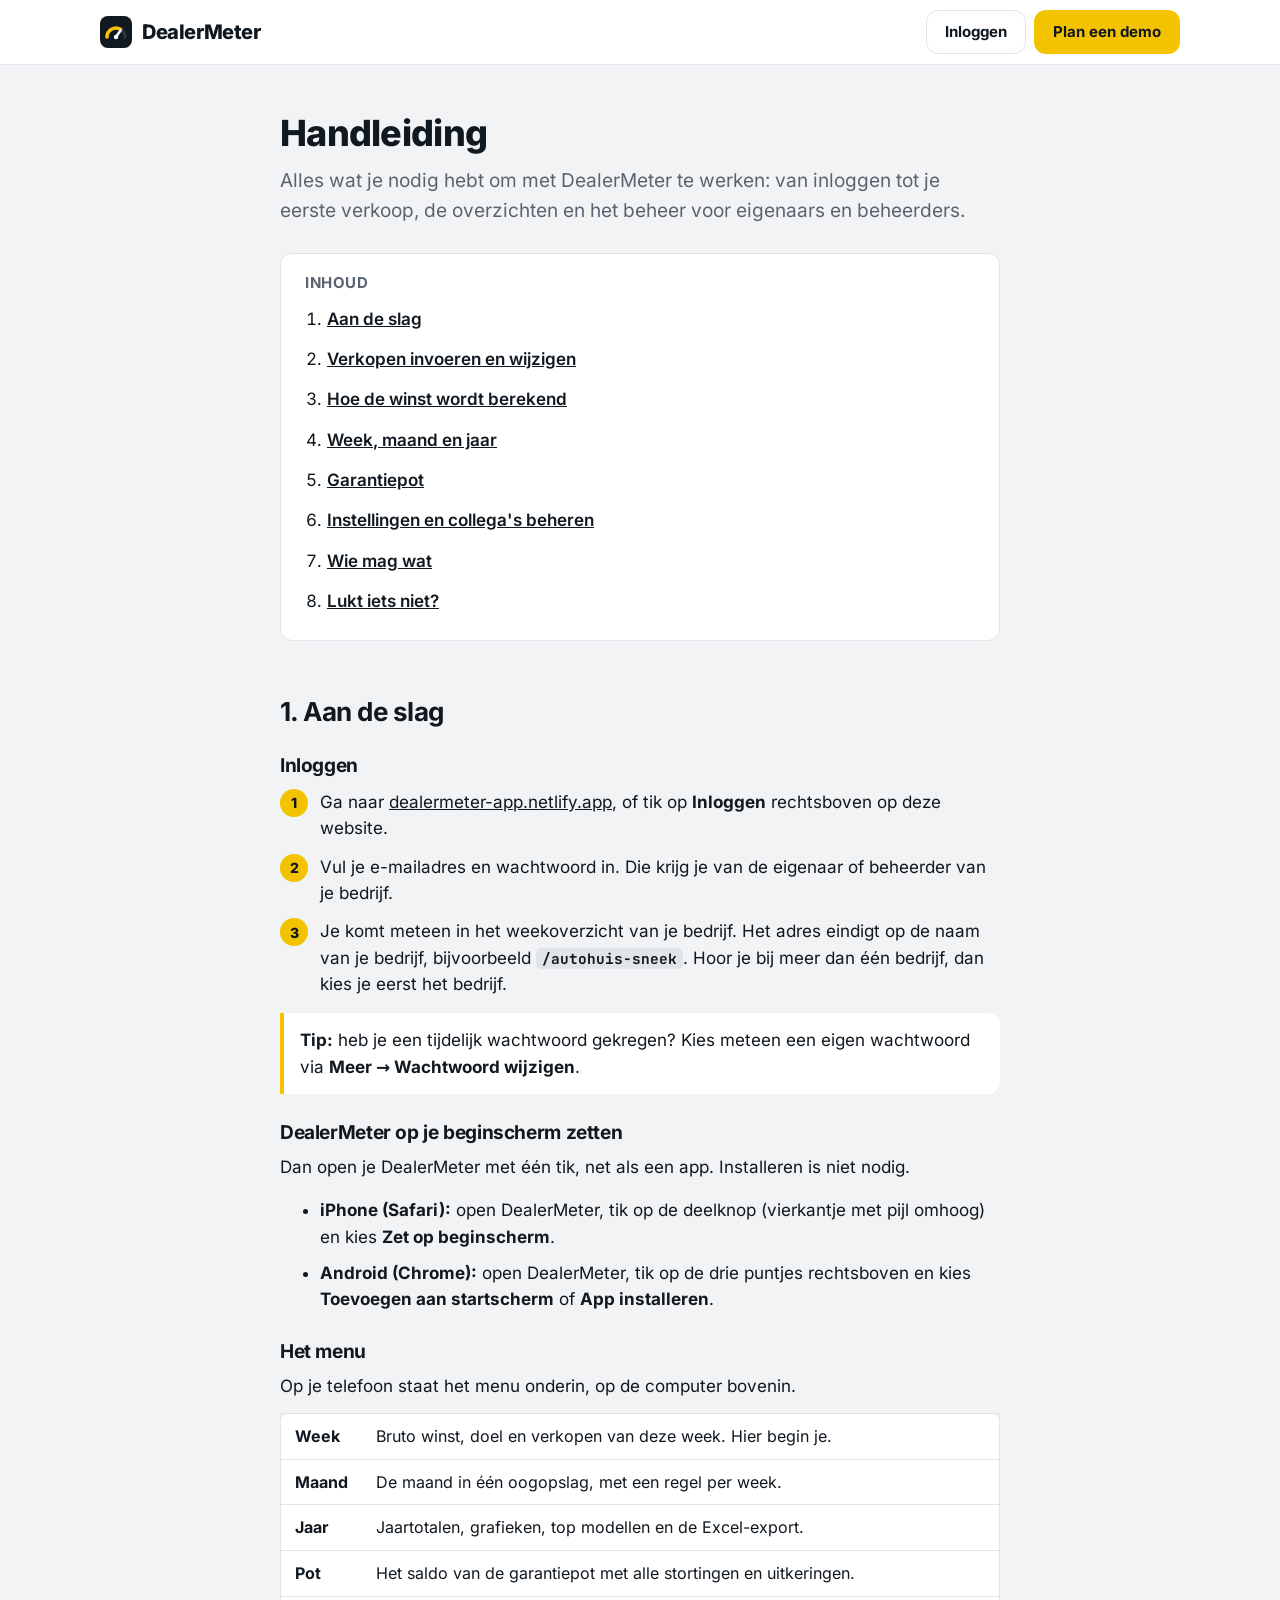
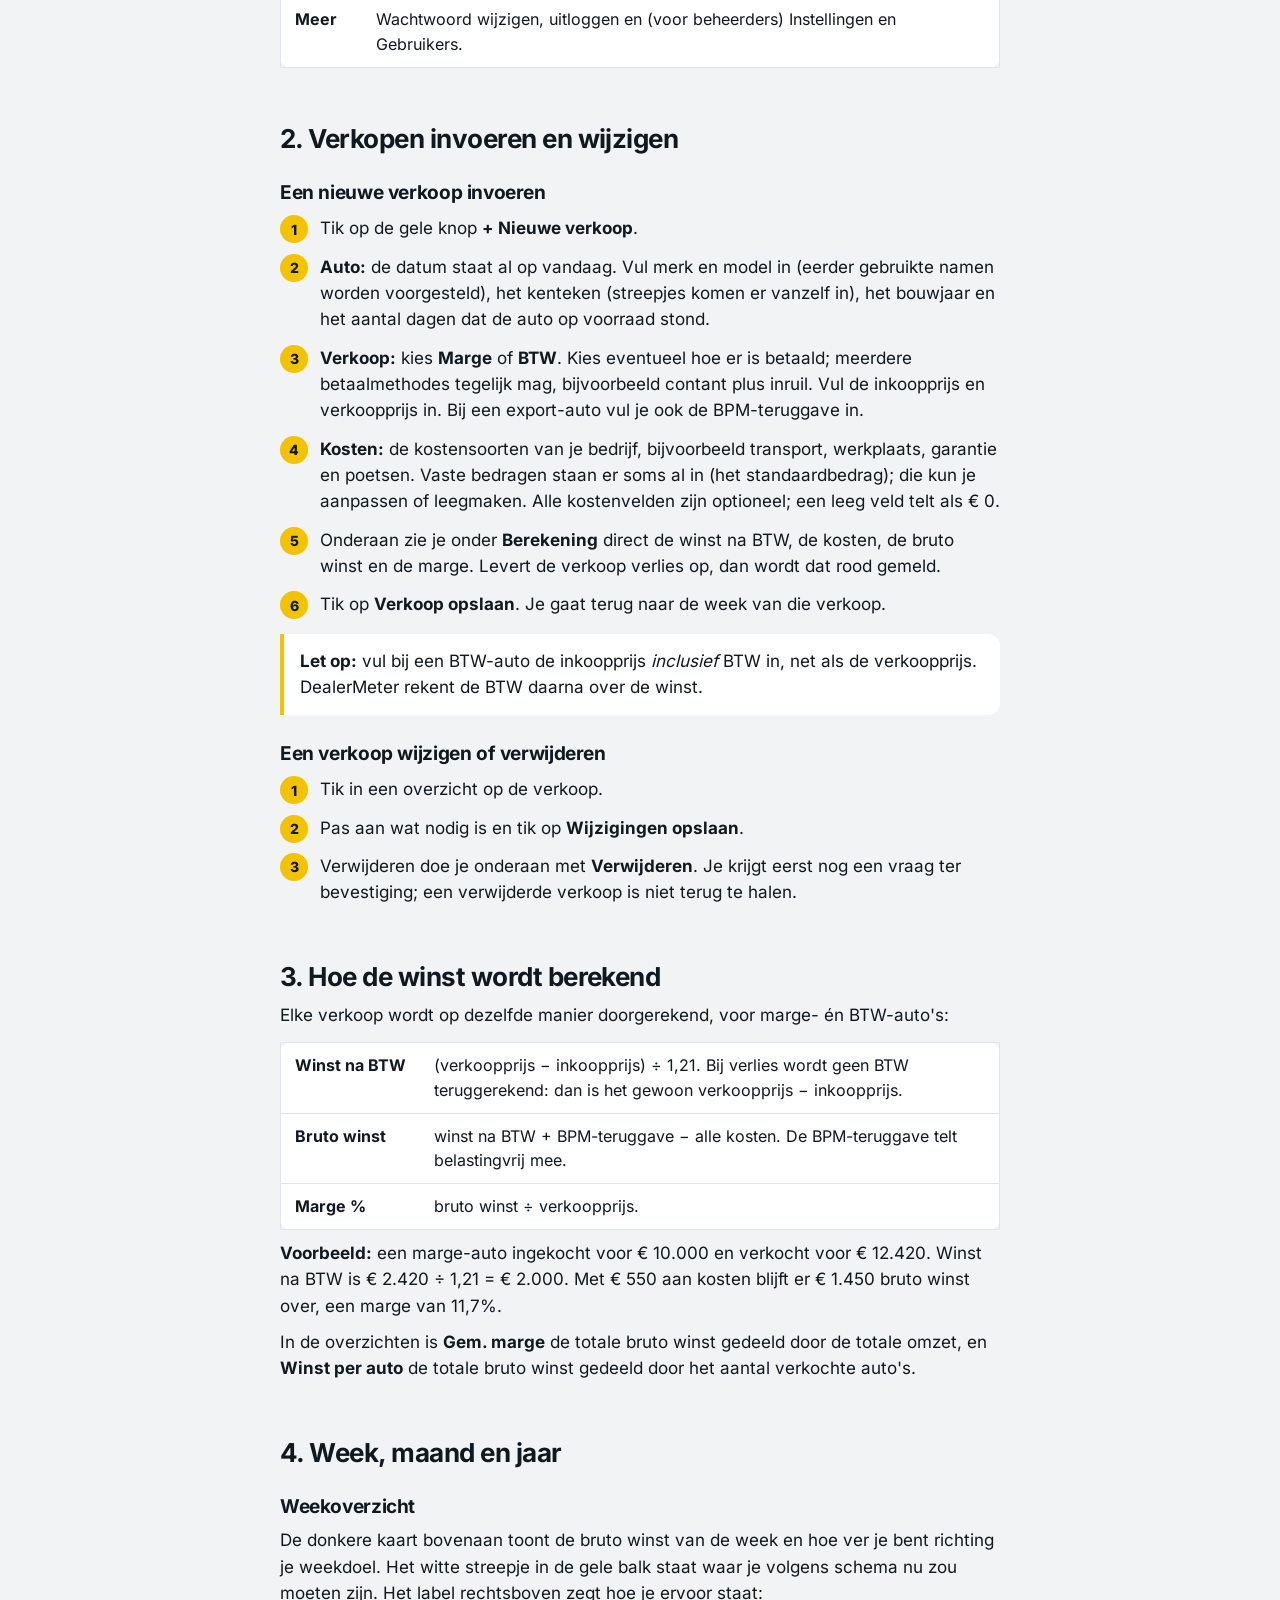
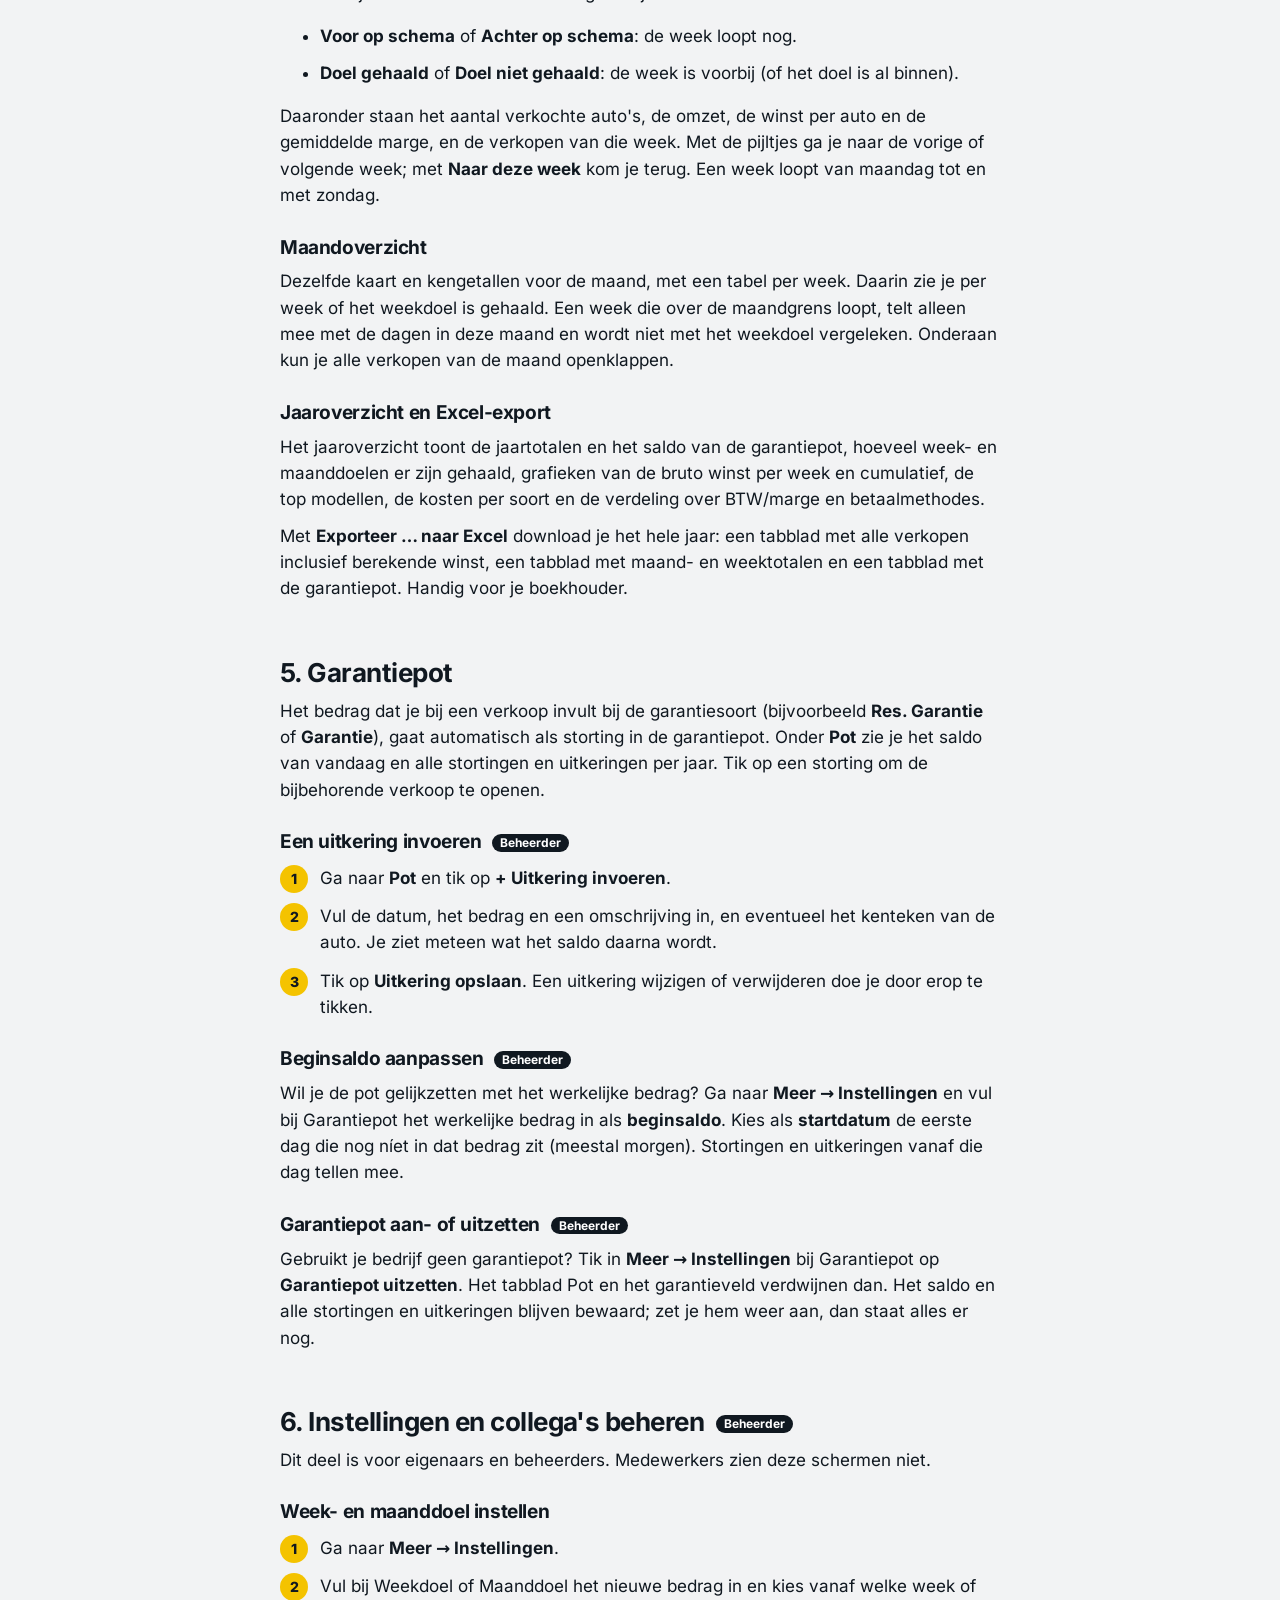
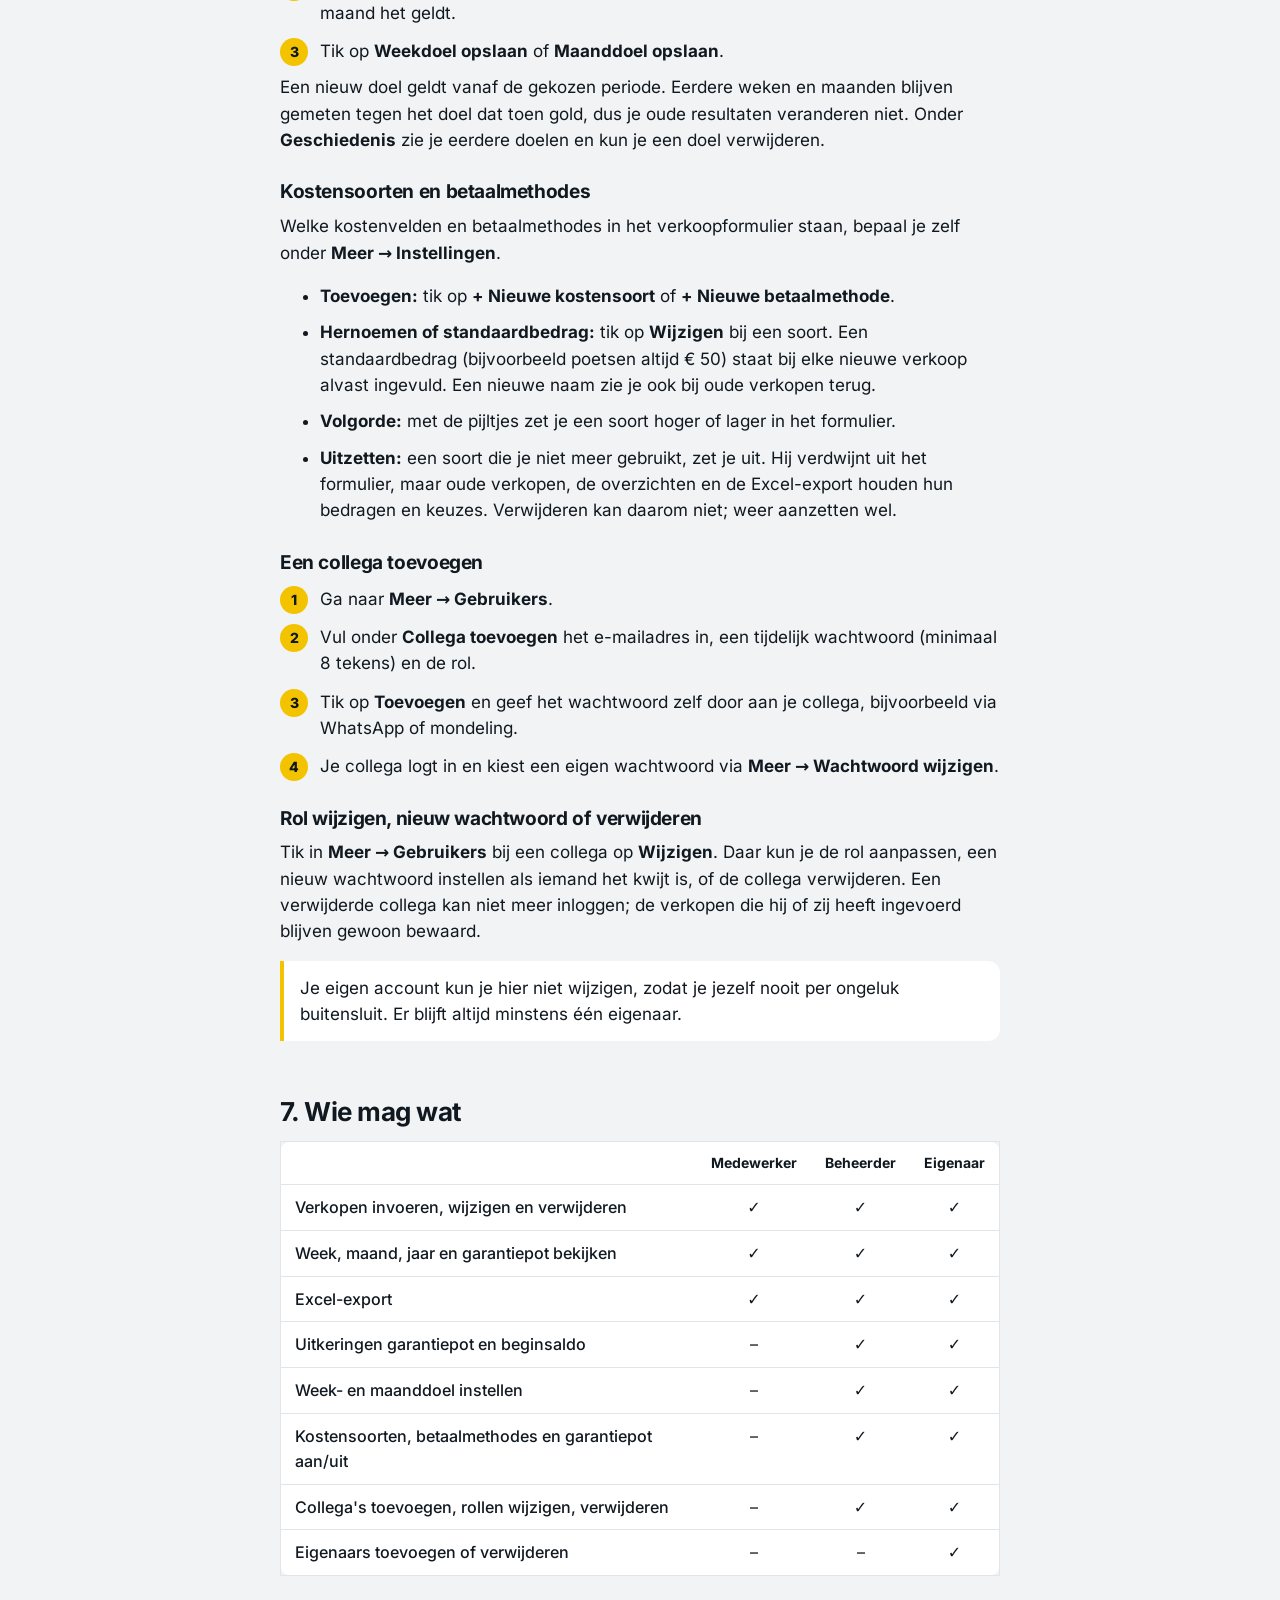
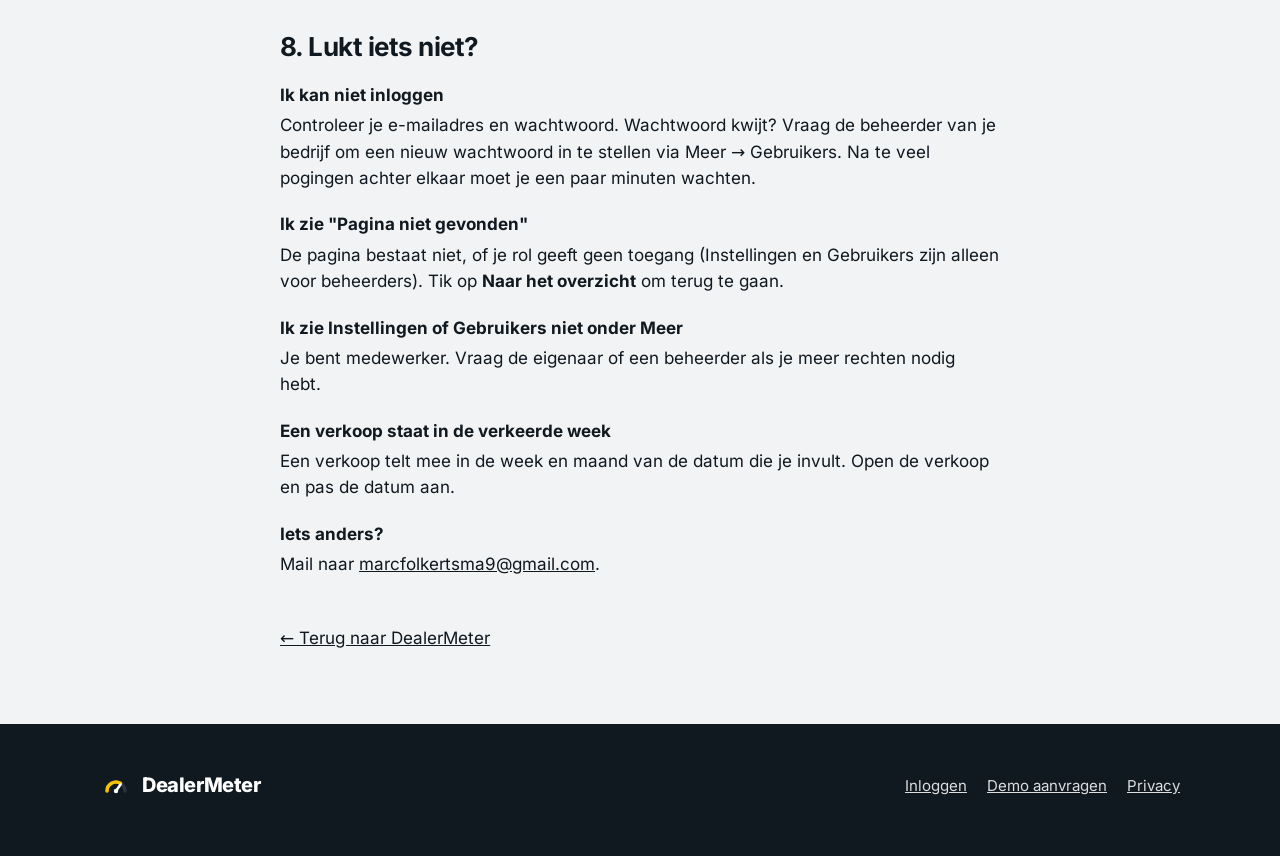
==== commit 4e75d8b1: "Handleiding en site: eigen kostensoorten, betaalmethodes en garantiepot aan/uit Co-Authored-By: Clau" ====
--- a/handleiding.html
+++ b/handleiding.html
@@ -42,7 +42,7 @@
           <li><a href="#berekening">Hoe de winst wordt berekend</a></li>
           <li><a href="#overzichten">Week, maand en jaar</a></li>
           <li><a href="#garantiepot">Garantiepot</a></li>
-          <li><a href="#beheer">Doelen en collega's beheren</a></li>
+          <li><a href="#beheer">Instellingen en collega's beheren</a></li>
           <li><a href="#rollen">Wie mag wat</a></li>
           <li><a href="#problemen">Lukt iets niet?</a></li>
         </ol>
@@ -113,7 +113,8 @@
             verkoopprijs in. Bij een export-auto vul je ook de BPM-teruggave in.
           </li>
           <li>
-            <strong>Kosten:</strong> transport, werkplaats, Autotrust, Res. Garantie, poetsen en promotie. Alle
+            <strong>Kosten:</strong> de kostensoorten van je bedrijf, bijvoorbeeld transport, werkplaats, garantie en
+            poetsen. Vaste bedragen staan er soms al in (het standaardbedrag); die kun je aanpassen of leegmaken. Alle
             kostenvelden zijn optioneel; een leeg veld telt als € 0.
           </li>
           <li>
@@ -203,8 +204,8 @@
       <section id="garantiepot">
         <h2>5. Garantiepot</h2>
         <p>
-          Het bedrag dat je bij een verkoop invult bij <strong>Res. Garantie</strong>, gaat automatisch als storting
-          in de garantiepot. Onder <strong>Pot</strong> zie je het saldo van vandaag en alle stortingen en
+          Het bedrag dat je bij een verkoop invult bij de garantiesoort (bijvoorbeeld <strong>Res. Garantie</strong>
+          of <strong>Garantie</strong>), gaat automatisch als storting in de garantiepot. Onder <strong>Pot</strong> zie je het saldo van vandaag en alle stortingen en
           uitkeringen per jaar. Tik op een storting om de bijbehorende verkoop te openen.
         </p>
 
@@ -222,11 +223,18 @@
           <strong>startdatum</strong> de eerste dag die nog níet in dat bedrag zit (meestal morgen). Stortingen en
           uitkeringen vanaf die dag tellen mee.
         </p>
+
+        <h3>Garantiepot aan- of uitzetten <span class="rol-label">Beheerder</span></h3>
+        <p>
+          Gebruikt je bedrijf geen garantiepot? Tik in <strong>Meer → Instellingen</strong> bij Garantiepot op
+          <strong>Garantiepot uitzetten</strong>. Het tabblad Pot en het garantieveld verdwijnen dan. Het saldo en alle
+          stortingen en uitkeringen blijven bewaard; zet je hem weer aan, dan staat alles er nog.
+        </p>
       </section>
 
       <!-- 6 -->
       <section id="beheer">
-        <h2>6. Doelen en collega's beheren <span class="rol-label">Beheerder</span></h2>
+        <h2>6. Instellingen en collega's beheren <span class="rol-label">Beheerder</span></h2>
         <p>Dit deel is voor eigenaars en beheerders. Medewerkers zien deze schermen niet.</p>
 
         <h3>Week- en maanddoel instellen</h3>
@@ -240,6 +248,26 @@
           toen gold, dus je oude resultaten veranderen niet. Onder <strong>Geschiedenis</strong> zie je eerdere doelen
           en kun je een doel verwijderen.
         </p>
+
+        <h3>Kostensoorten en betaalmethodes</h3>
+        <p>
+          Welke kostenvelden en betaalmethodes in het verkoopformulier staan, bepaal je zelf onder
+          <strong>Meer → Instellingen</strong>.
+        </p>
+        <ul>
+          <li><strong>Toevoegen:</strong> tik op <strong>+ Nieuwe kostensoort</strong> of <strong>+ Nieuwe betaalmethode</strong>.</li>
+          <li>
+            <strong>Hernoemen of standaardbedrag:</strong> tik op <strong>Wijzigen</strong> bij een soort. Een
+            standaardbedrag (bijvoorbeeld poetsen altijd € 50) staat bij elke nieuwe verkoop alvast ingevuld. Een
+            nieuwe naam zie je ook bij oude verkopen terug.
+          </li>
+          <li><strong>Volgorde:</strong> met de pijltjes zet je een soort hoger of lager in het formulier.</li>
+          <li>
+            <strong>Uitzetten:</strong> een soort die je niet meer gebruikt, zet je uit. Hij verdwijnt uit het formulier,
+            maar oude verkopen, de overzichten en de Excel-export houden hun bedragen en keuzes. Verwijderen kan daarom
+            niet; weer aanzetten wel.
+          </li>
+        </ul>
 
         <h3>Een collega toevoegen</h3>
         <ol class="stappenlijst">
@@ -275,6 +303,7 @@
               <tr><th scope="row">Excel-export</th><td>✓</td><td>✓</td><td>✓</td></tr>
               <tr><th scope="row">Uitkeringen garantiepot en beginsaldo</th><td>–</td><td>✓</td><td>✓</td></tr>
               <tr><th scope="row">Week- en maanddoel instellen</th><td>–</td><td>✓</td><td>✓</td></tr>
+              <tr><th scope="row">Kostensoorten, betaalmethodes en garantiepot aan/uit</th><td>–</td><td>✓</td><td>✓</td></tr>
               <tr><th scope="row">Collega's toevoegen, rollen wijzigen, verwijderen</th><td>–</td><td>✓</td><td>✓</td></tr>
               <tr><th scope="row">Eigenaars toevoegen of verwijderen</th><td>–</td><td>–</td><td>✓</td></tr>
             </tbody>
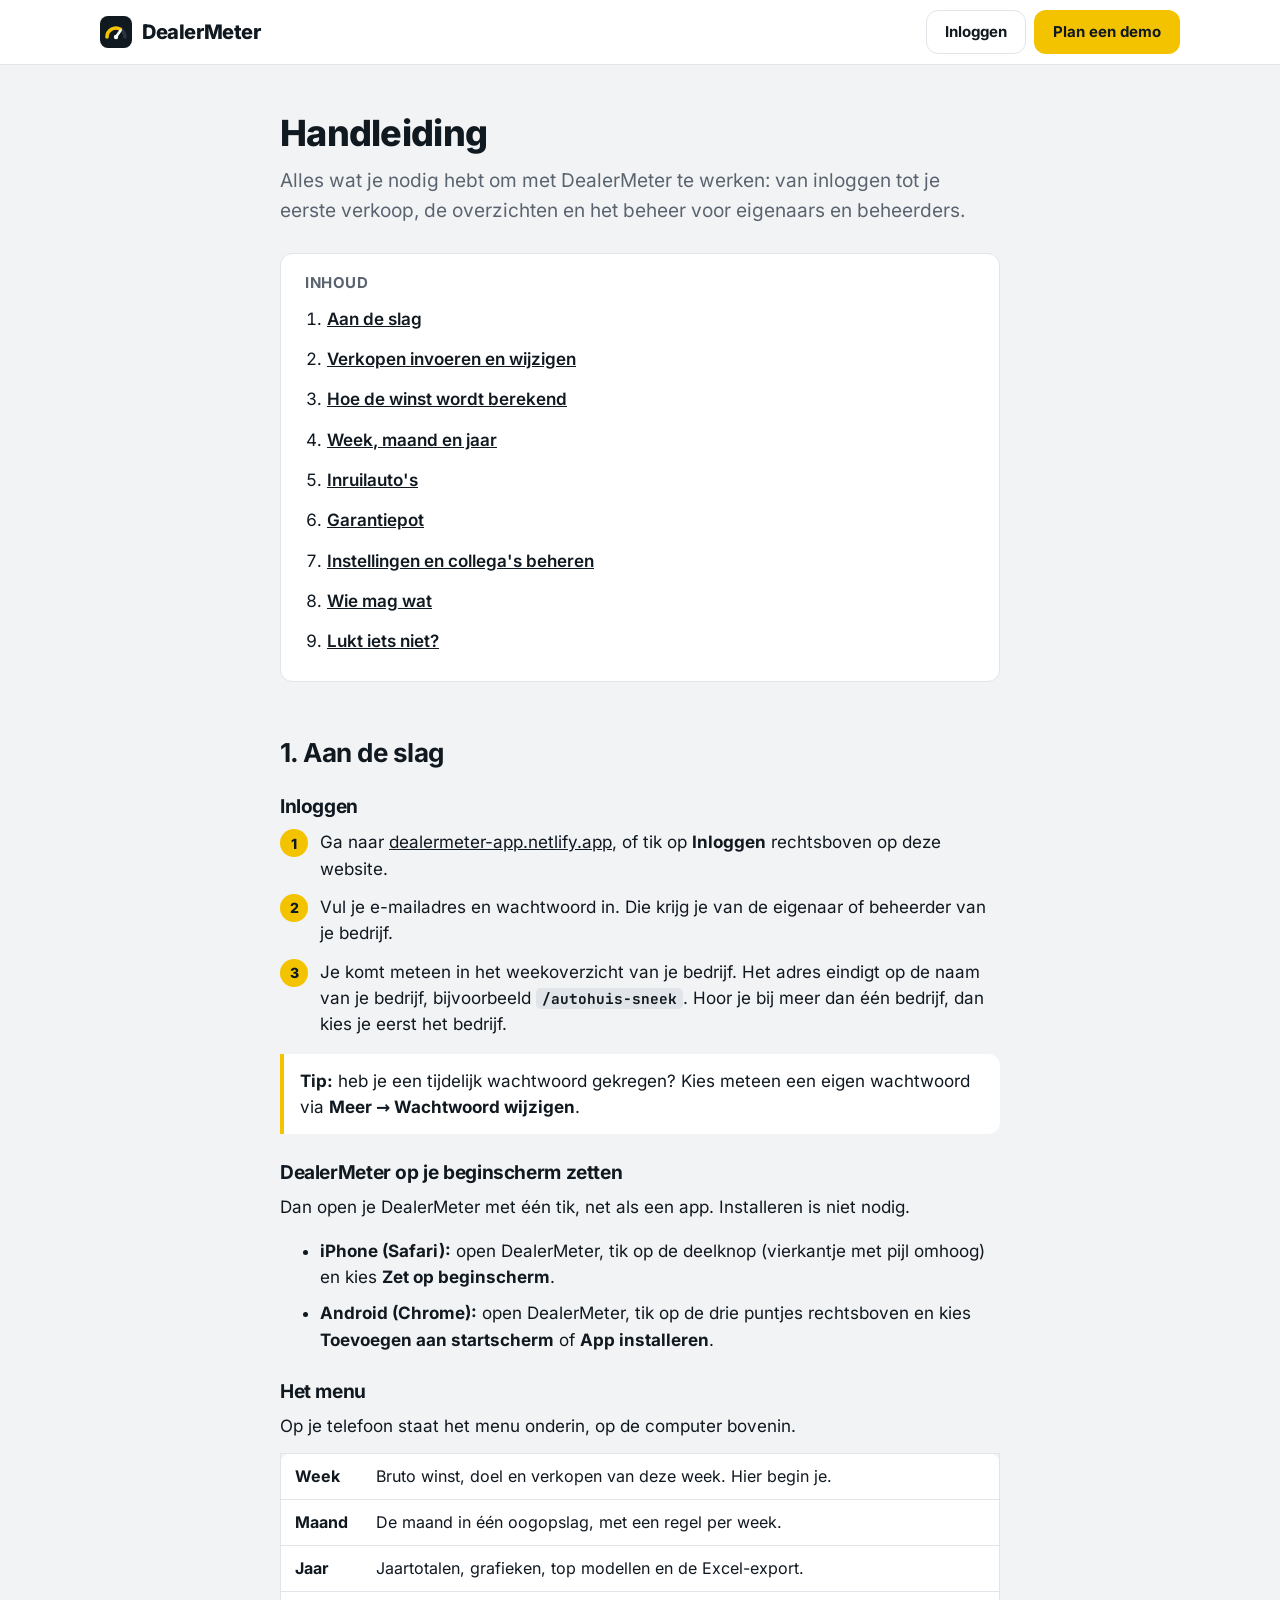
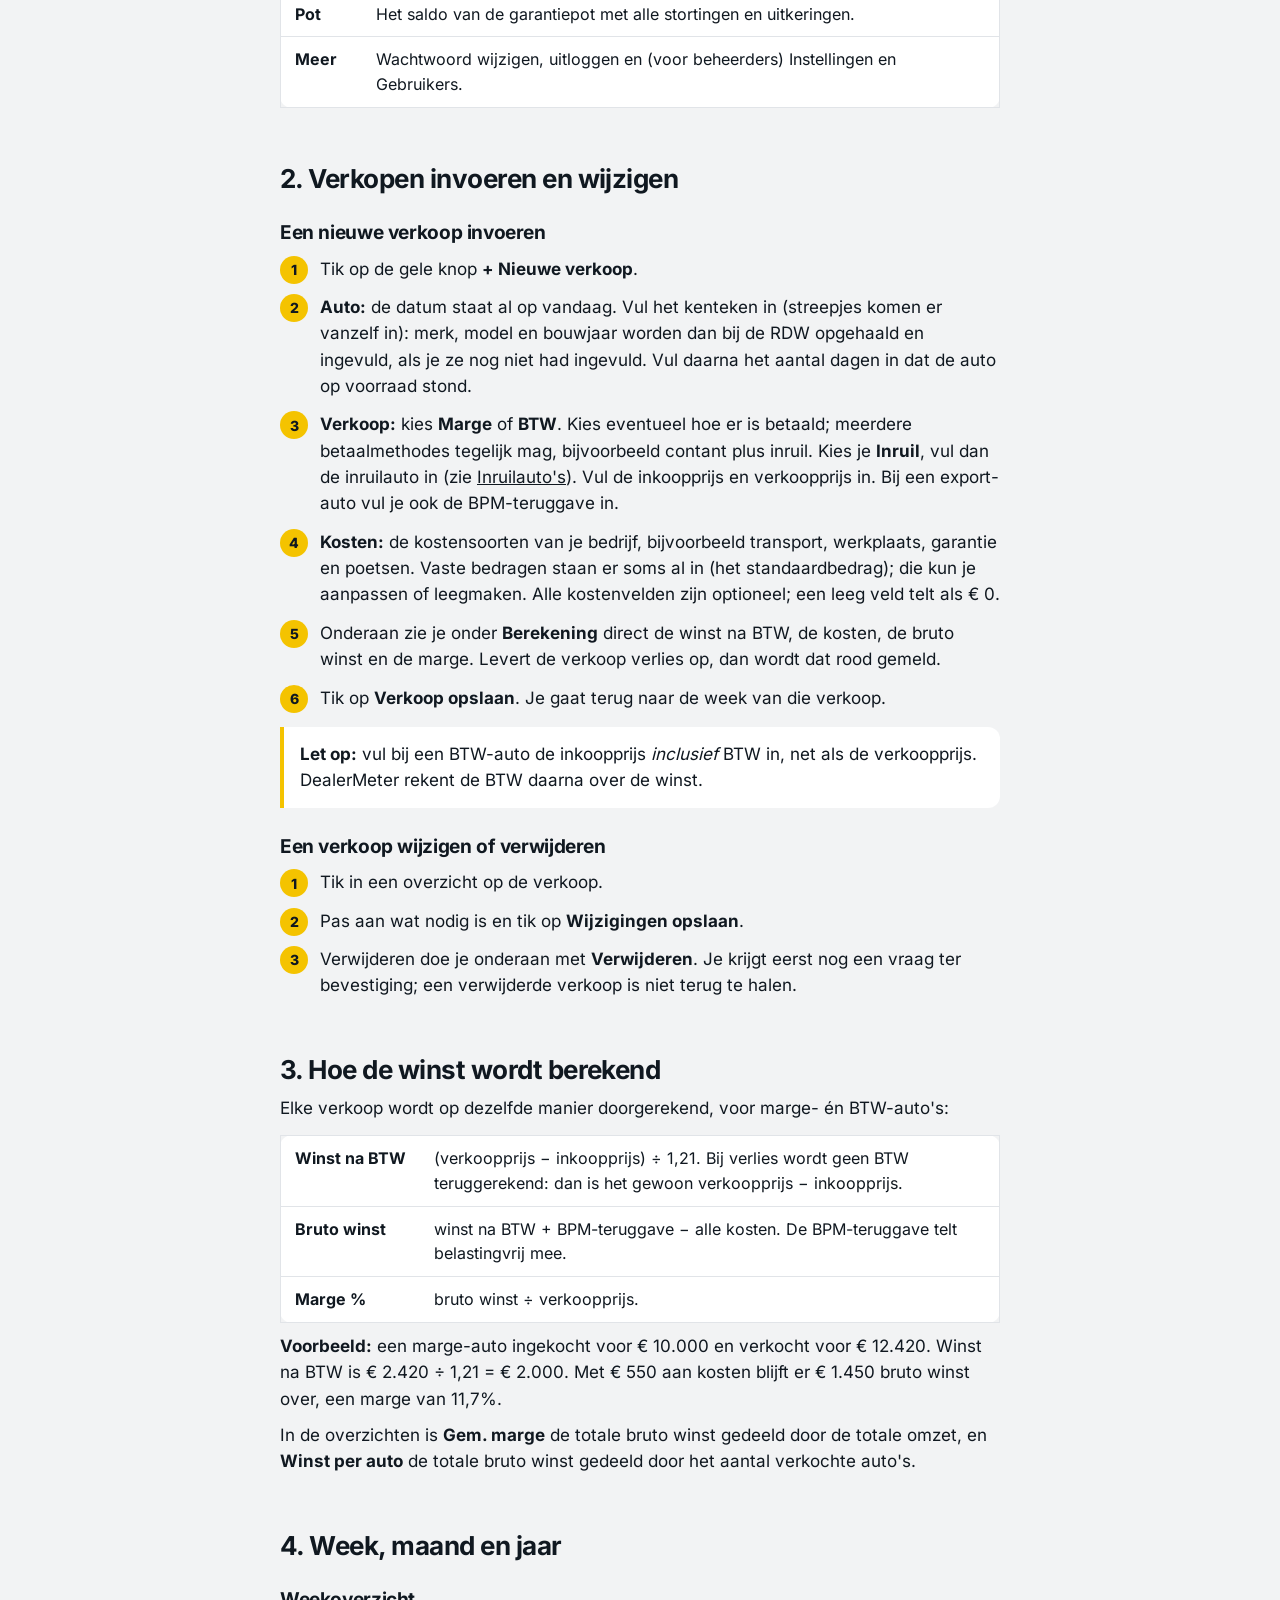
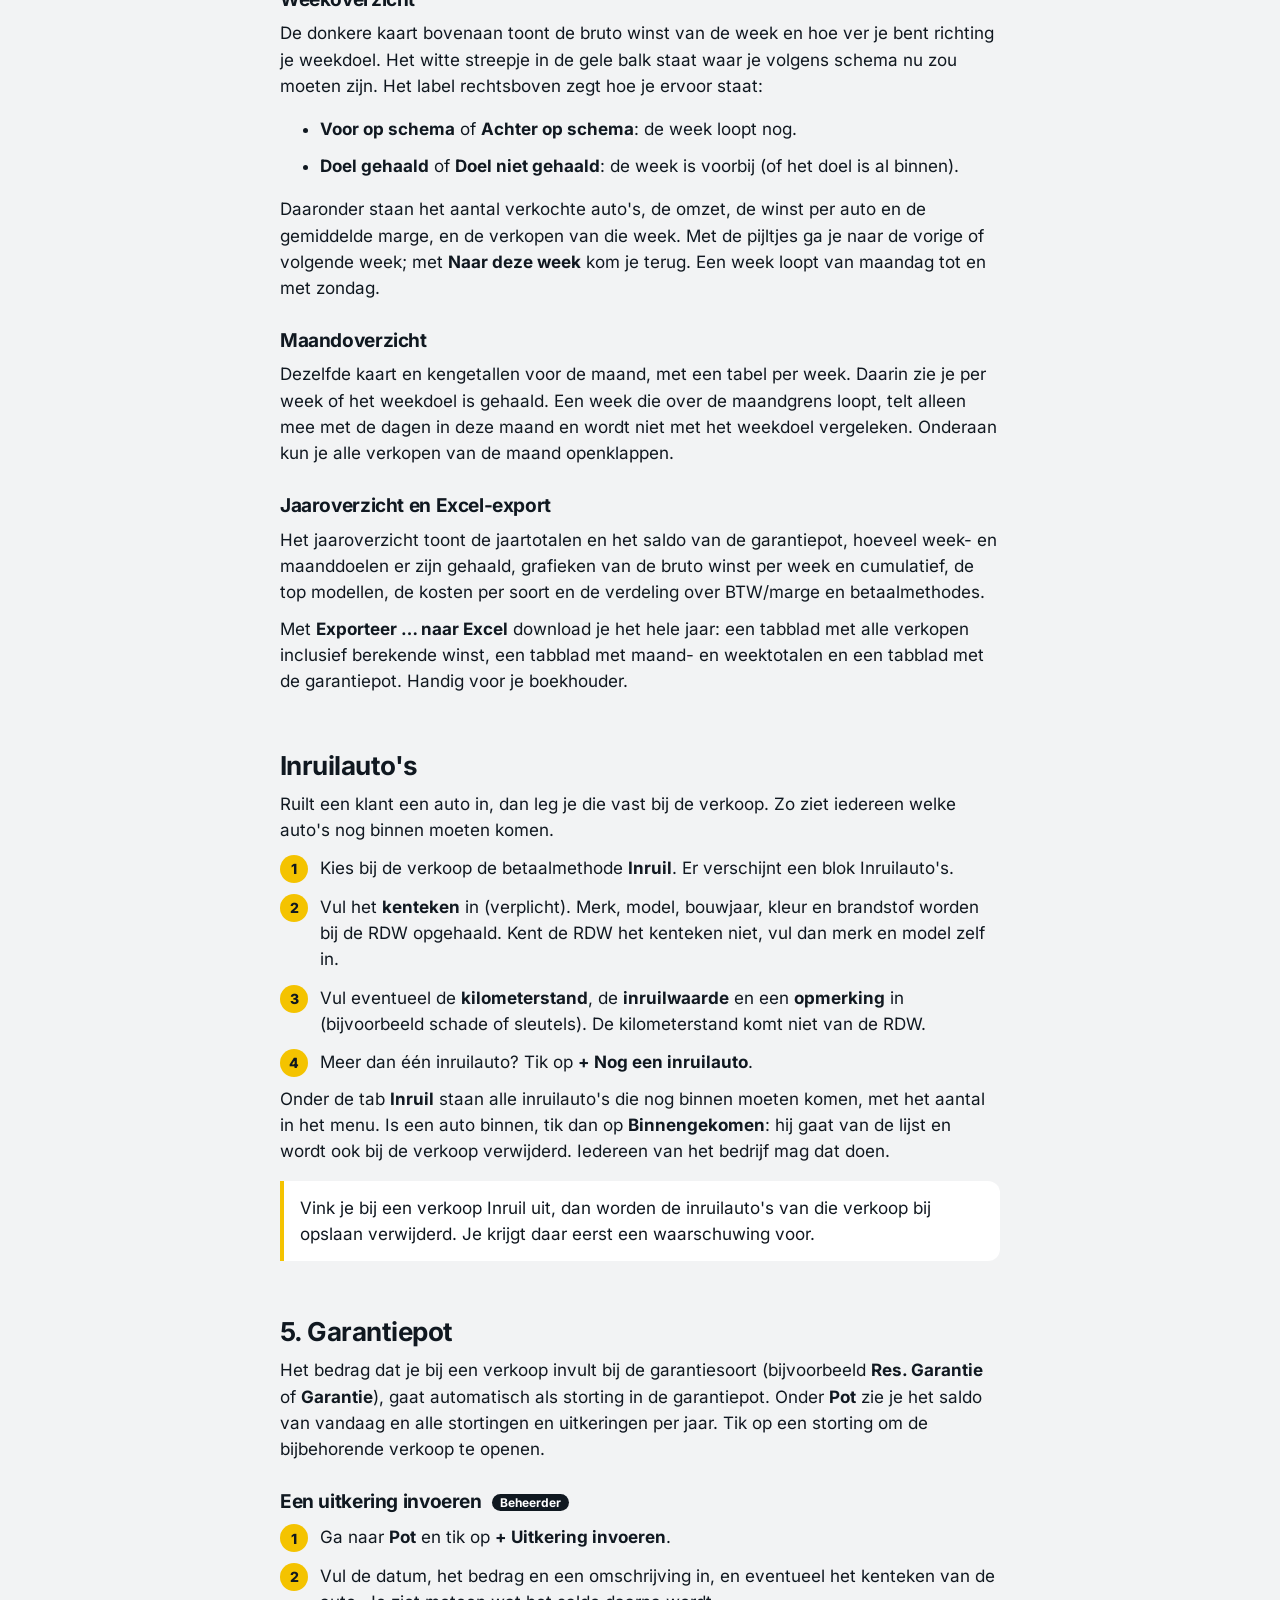
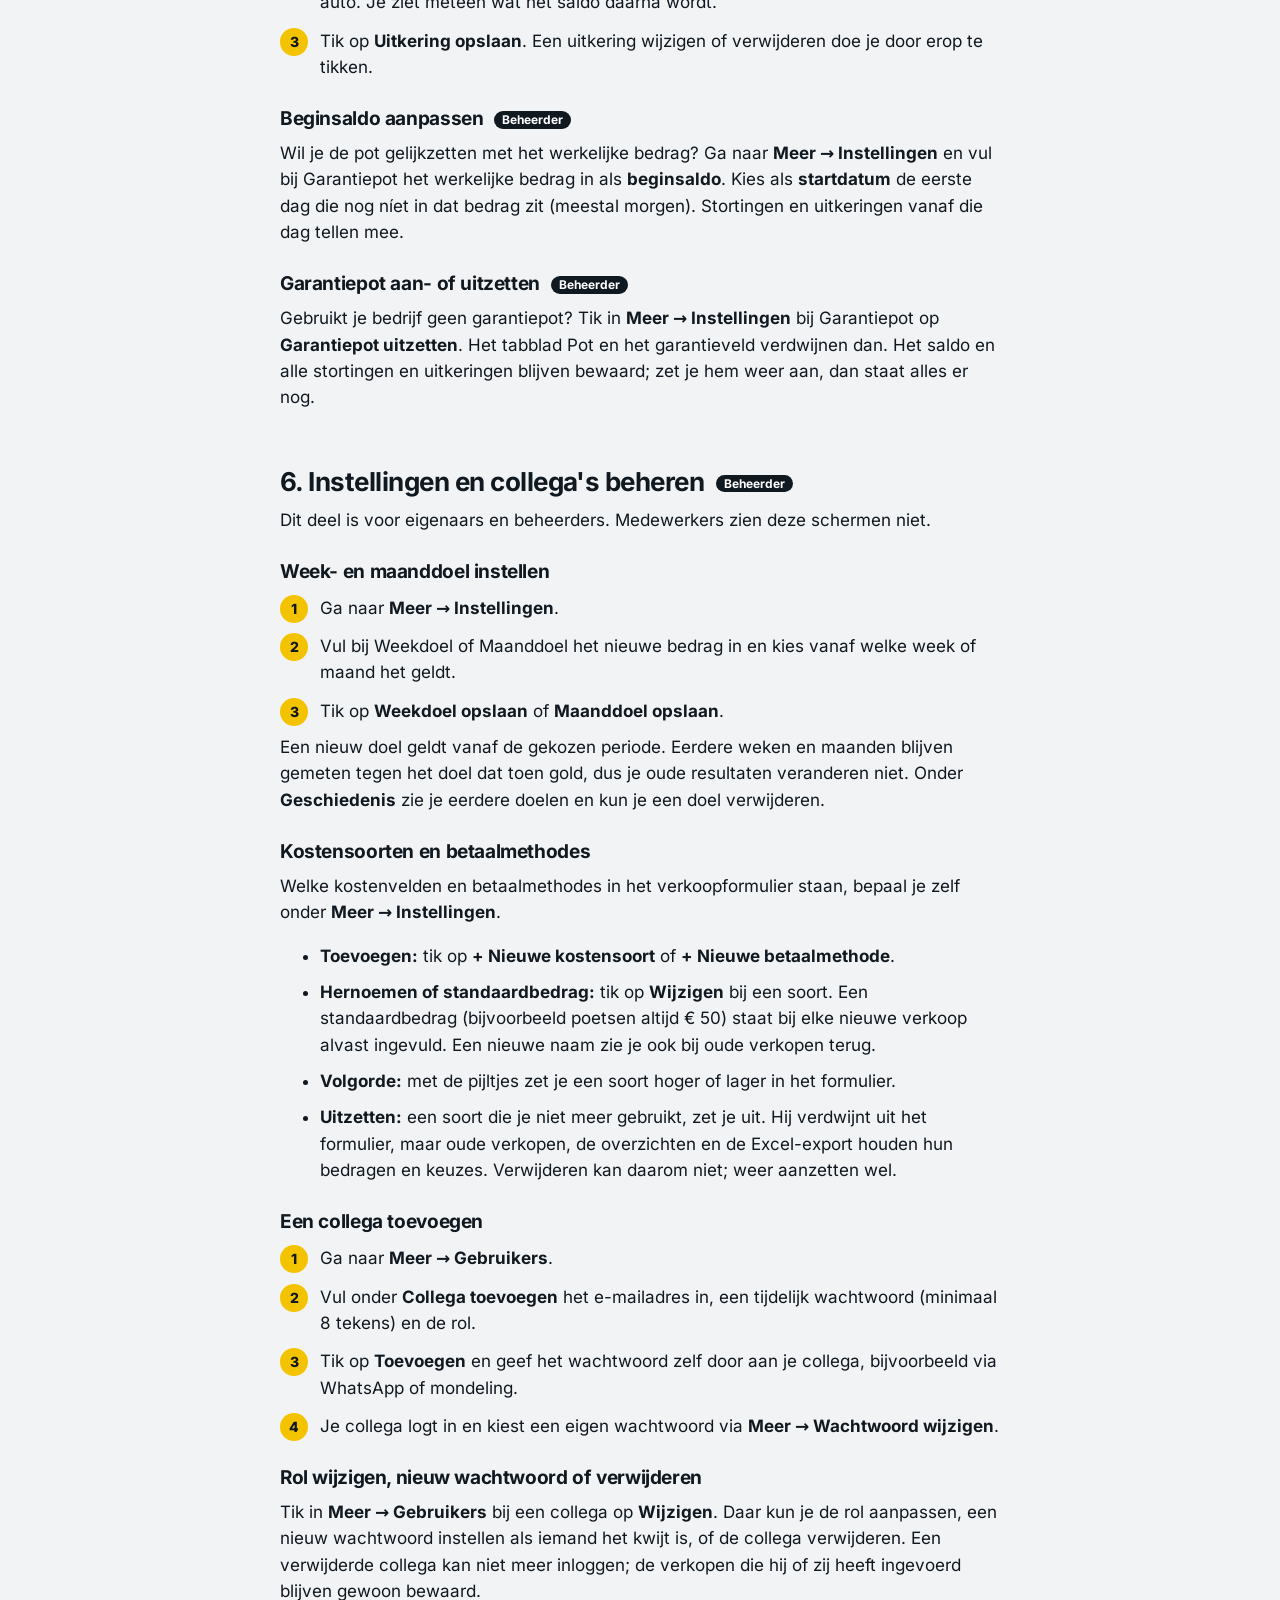
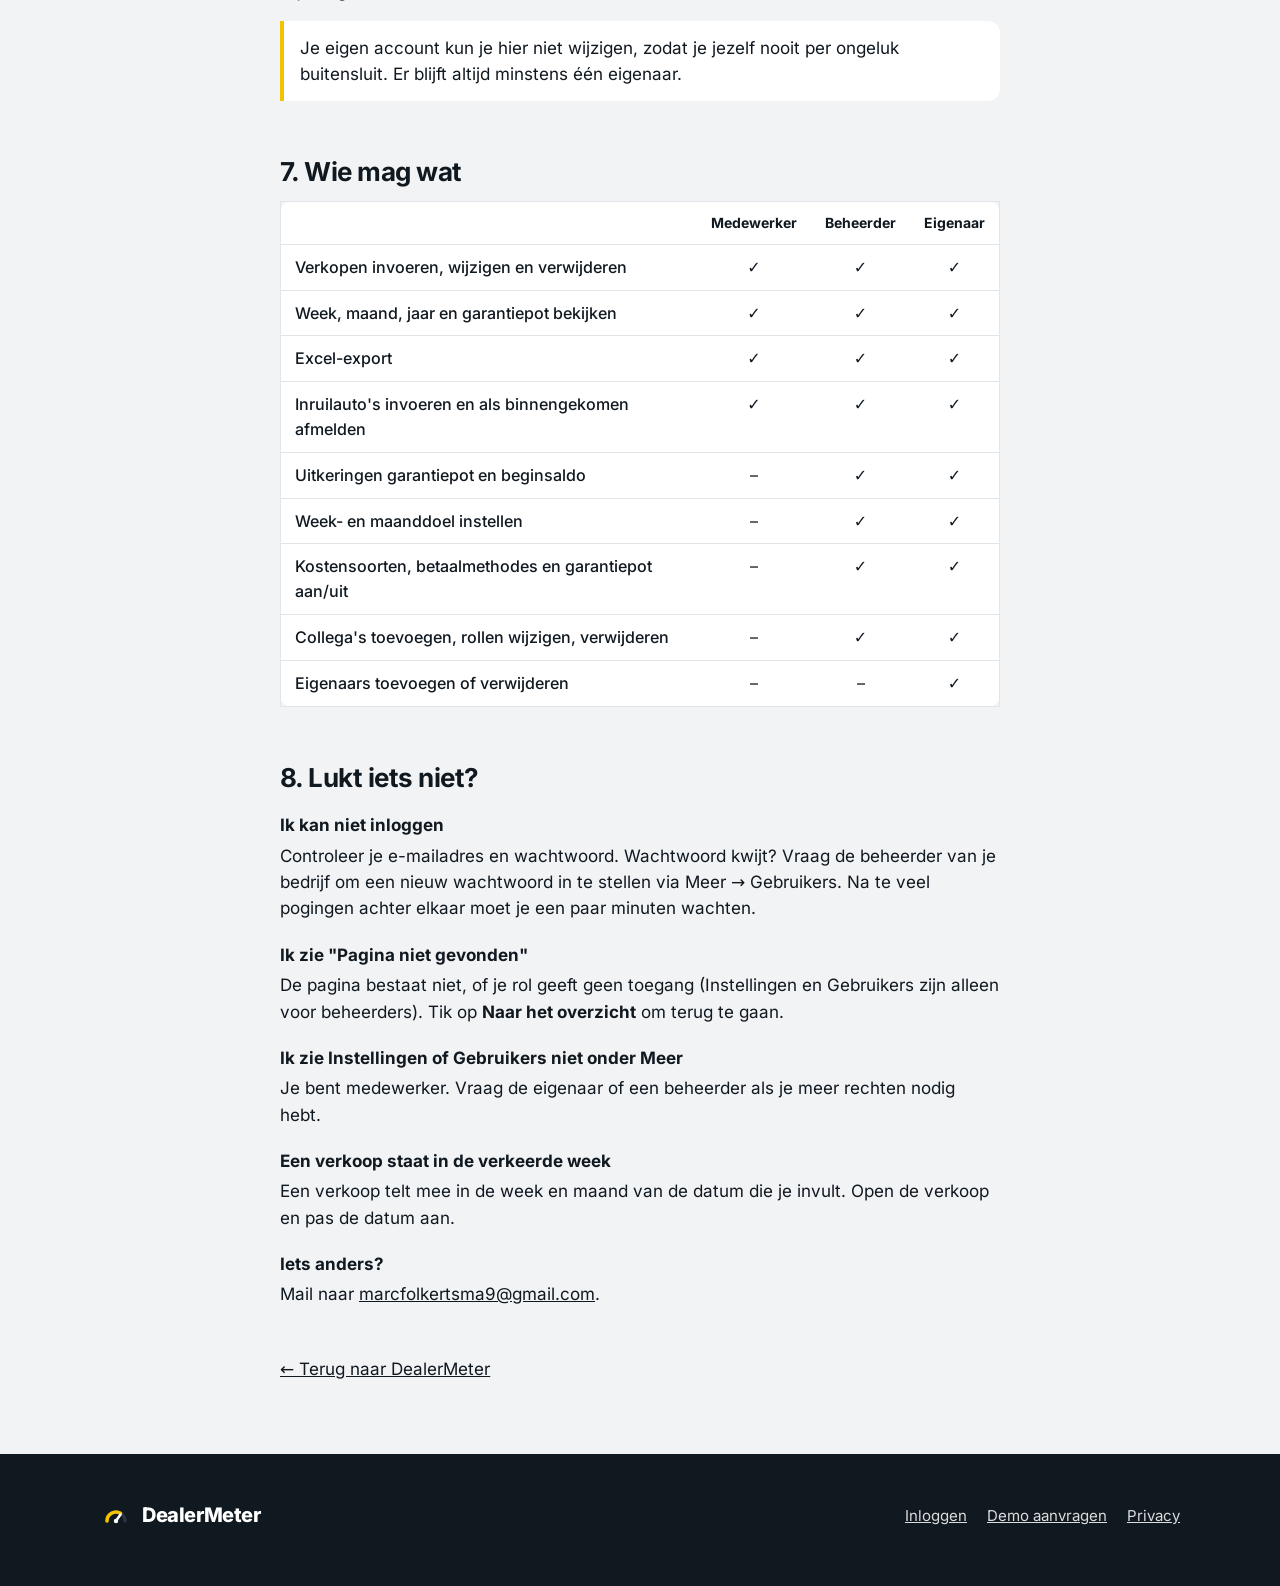
==== commit 8ef239e9: "Handleiding en site: inruilauto's en RDW-koppeling Co-Authored-By: Claude Opus 5.5 <noreply@anthropi" ====
--- a/handleiding.html
+++ b/handleiding.html
@@ -41,6 +41,7 @@
           <li><a href="#verkopen">Verkopen invoeren en wijzigen</a></li>
           <li><a href="#berekening">Hoe de winst wordt berekend</a></li>
           <li><a href="#overzichten">Week, maand en jaar</a></li>
+          <li><a href="#inruil">Inruilauto's</a></li>
           <li><a href="#garantiepot">Garantiepot</a></li>
           <li><a href="#beheer">Instellingen en collega's beheren</a></li>
           <li><a href="#rollen">Wie mag wat</a></li>
@@ -103,14 +104,15 @@
         <ol class="stappenlijst">
           <li>Tik op de gele knop <strong>+ Nieuwe verkoop</strong>.</li>
           <li>
-            <strong>Auto:</strong> de datum staat al op vandaag. Vul merk en model in (eerder gebruikte namen worden
-            voorgesteld), het kenteken (streepjes komen er vanzelf in), het bouwjaar en het aantal dagen dat de auto
-            op voorraad stond.
+            <strong>Auto:</strong> de datum staat al op vandaag. Vul het kenteken in (streepjes komen er vanzelf in):
+            merk, model en bouwjaar worden dan bij de RDW opgehaald en ingevuld, als je ze nog niet had ingevuld. Vul
+            daarna het aantal dagen in dat de auto op voorraad stond.
           </li>
           <li>
             <strong>Verkoop:</strong> kies <strong>Marge</strong> of <strong>BTW</strong>. Kies eventueel hoe er is
-            betaald; meerdere betaalmethodes tegelijk mag, bijvoorbeeld contant plus inruil. Vul de inkoopprijs en
-            verkoopprijs in. Bij een export-auto vul je ook de BPM-teruggave in.
+            betaald; meerdere betaalmethodes tegelijk mag, bijvoorbeeld contant plus inruil. Kies je
+            <strong>Inruil</strong>, vul dan de inruilauto in (zie <a href="#inruil">Inruilauto's</a>). Vul de
+            inkoopprijs en verkoopprijs in. Bij een export-auto vul je ook de BPM-teruggave in.
           </li>
           <li>
             <strong>Kosten:</strong> de kostensoorten van je bedrijf, bijvoorbeeld transport, werkplaats, garantie en
@@ -197,6 +199,36 @@
           Met <strong>Exporteer … naar Excel</strong> download je het hele jaar: een tabblad met alle verkopen inclusief
           berekende winst, een tabblad met maand- en weektotalen en een tabblad met de garantiepot. Handig voor je
           boekhouder.
+        </p>
+      </section>
+
+      <!-- Inruil -->
+      <section id="inruil">
+        <h2>Inruilauto's</h2>
+        <p>
+          Ruilt een klant een auto in, dan leg je die vast bij de verkoop. Zo ziet iedereen welke auto's nog binnen
+          moeten komen.
+        </p>
+        <ol class="stappenlijst">
+          <li>Kies bij de verkoop de betaalmethode <strong>Inruil</strong>. Er verschijnt een blok Inruilauto's.</li>
+          <li>
+            Vul het <strong>kenteken</strong> in (verplicht). Merk, model, bouwjaar, kleur en brandstof worden bij de
+            RDW opgehaald. Kent de RDW het kenteken niet, vul dan merk en model zelf in.
+          </li>
+          <li>
+            Vul eventueel de <strong>kilometerstand</strong>, de <strong>inruilwaarde</strong> en een
+            <strong>opmerking</strong> in (bijvoorbeeld schade of sleutels). De kilometerstand komt niet van de RDW.
+          </li>
+          <li>Meer dan één inruilauto? Tik op <strong>+ Nog een inruilauto</strong>.</li>
+        </ol>
+        <p>
+          Onder de tab <strong>Inruil</strong> staan alle inruilauto's die nog binnen moeten komen, met het aantal in
+          het menu. Is een auto binnen, tik dan op <strong>Binnengekomen</strong>: hij gaat van de lijst en wordt ook
+          bij de verkoop verwijderd. Iedereen van het bedrijf mag dat doen.
+        </p>
+        <p class="tip">
+          Vink je bij een verkoop Inruil uit, dan worden de inruilauto's van die verkoop bij opslaan verwijderd. Je
+          krijgt daar eerst een waarschuwing voor.
         </p>
       </section>
 
@@ -301,6 +333,7 @@
               <tr><th scope="row">Verkopen invoeren, wijzigen en verwijderen</th><td>✓</td><td>✓</td><td>✓</td></tr>
               <tr><th scope="row">Week, maand, jaar en garantiepot bekijken</th><td>✓</td><td>✓</td><td>✓</td></tr>
               <tr><th scope="row">Excel-export</th><td>✓</td><td>✓</td><td>✓</td></tr>
+              <tr><th scope="row">Inruilauto's invoeren en als binnengekomen afmelden</th><td>✓</td><td>✓</td><td>✓</td></tr>
               <tr><th scope="row">Uitkeringen garantiepot en beginsaldo</th><td>–</td><td>✓</td><td>✓</td></tr>
               <tr><th scope="row">Week- en maanddoel instellen</th><td>–</td><td>✓</td><td>✓</td></tr>
               <tr><th scope="row">Kostensoorten, betaalmethodes en garantiepot aan/uit</th><td>–</td><td>✓</td><td>✓</td></tr>
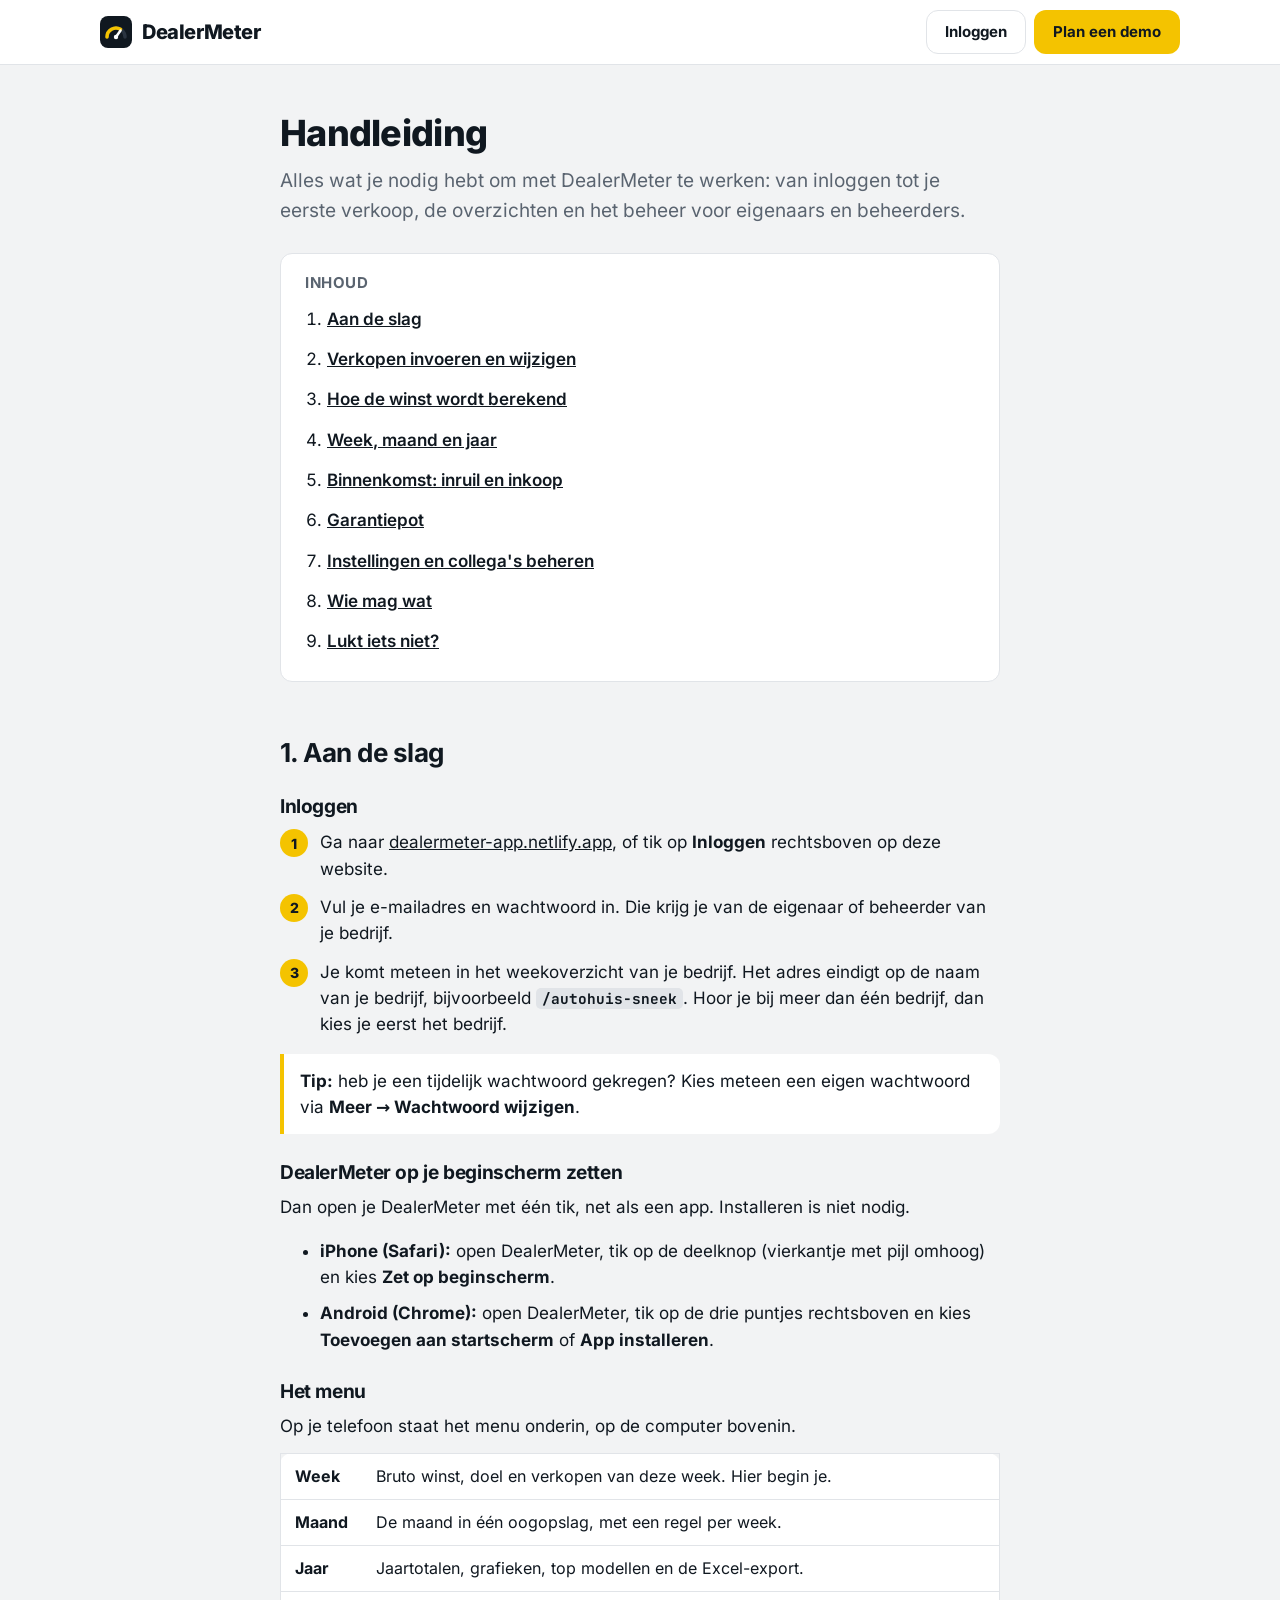
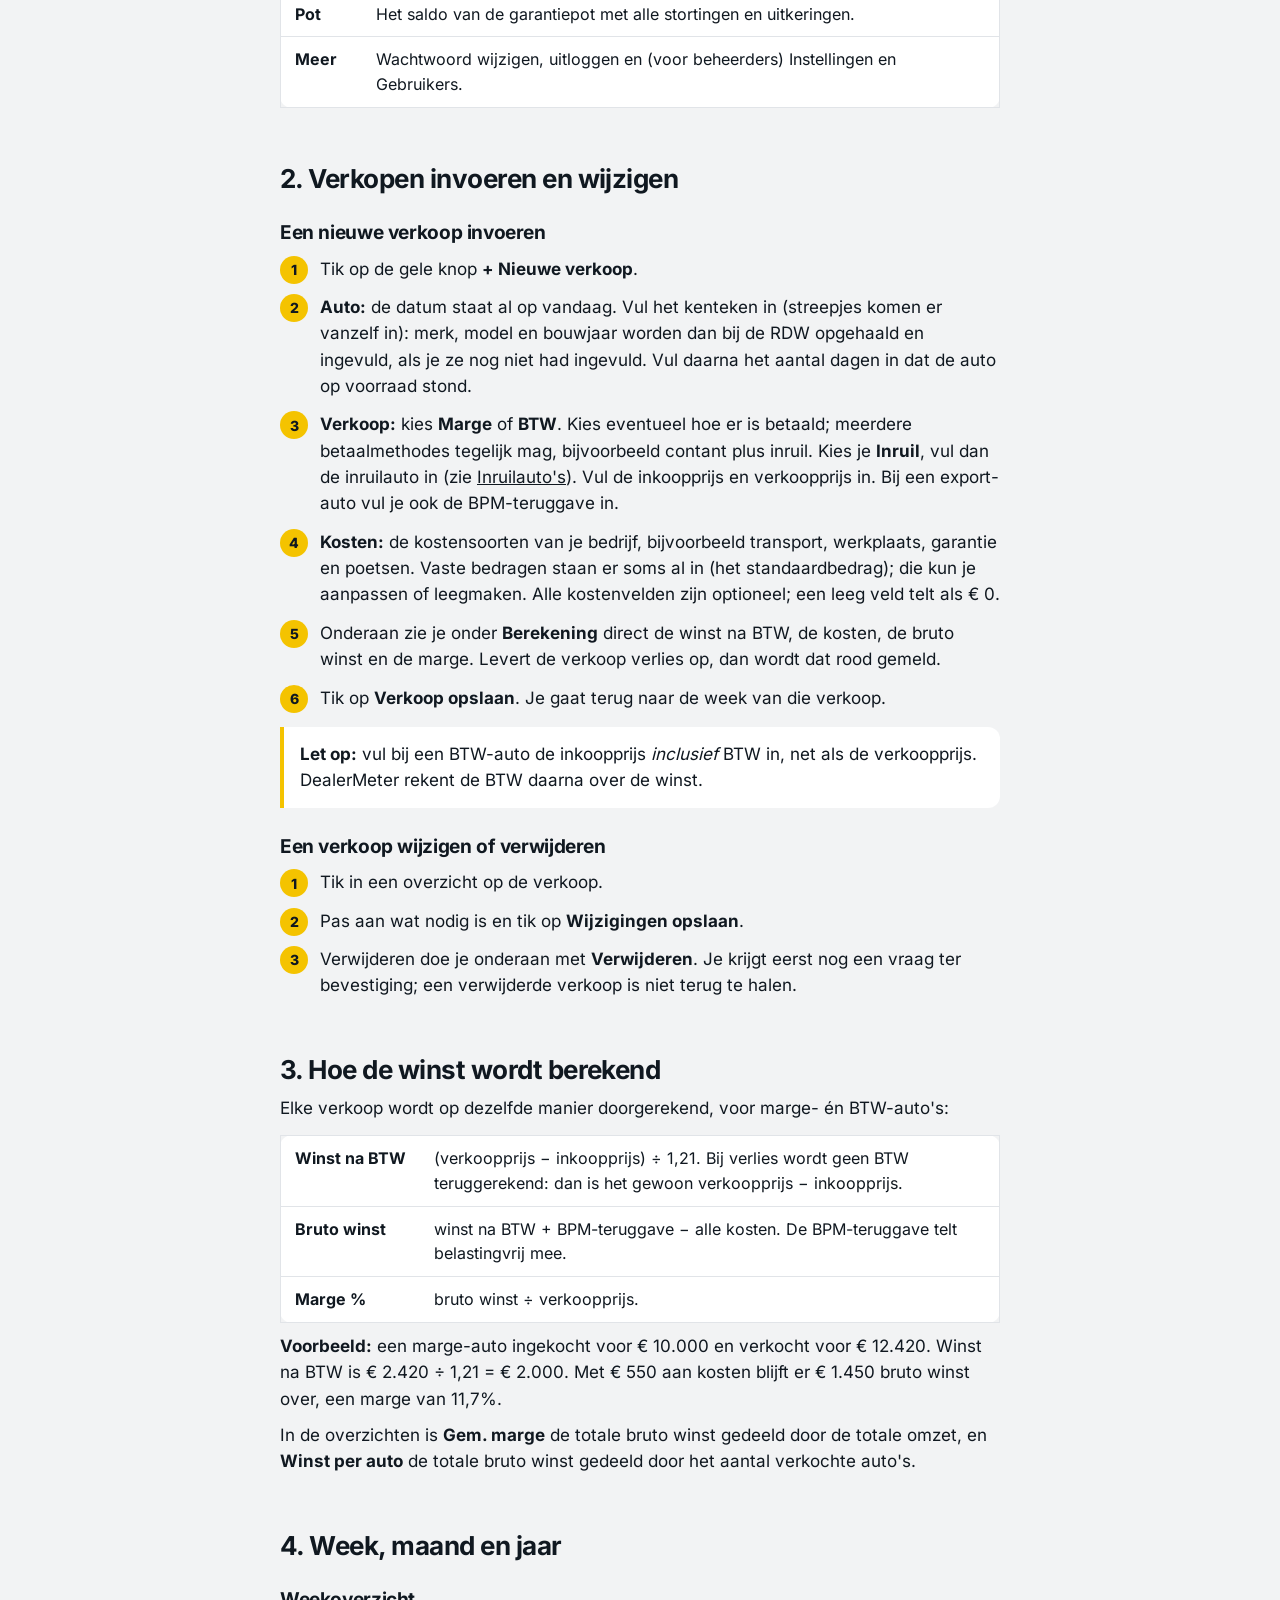
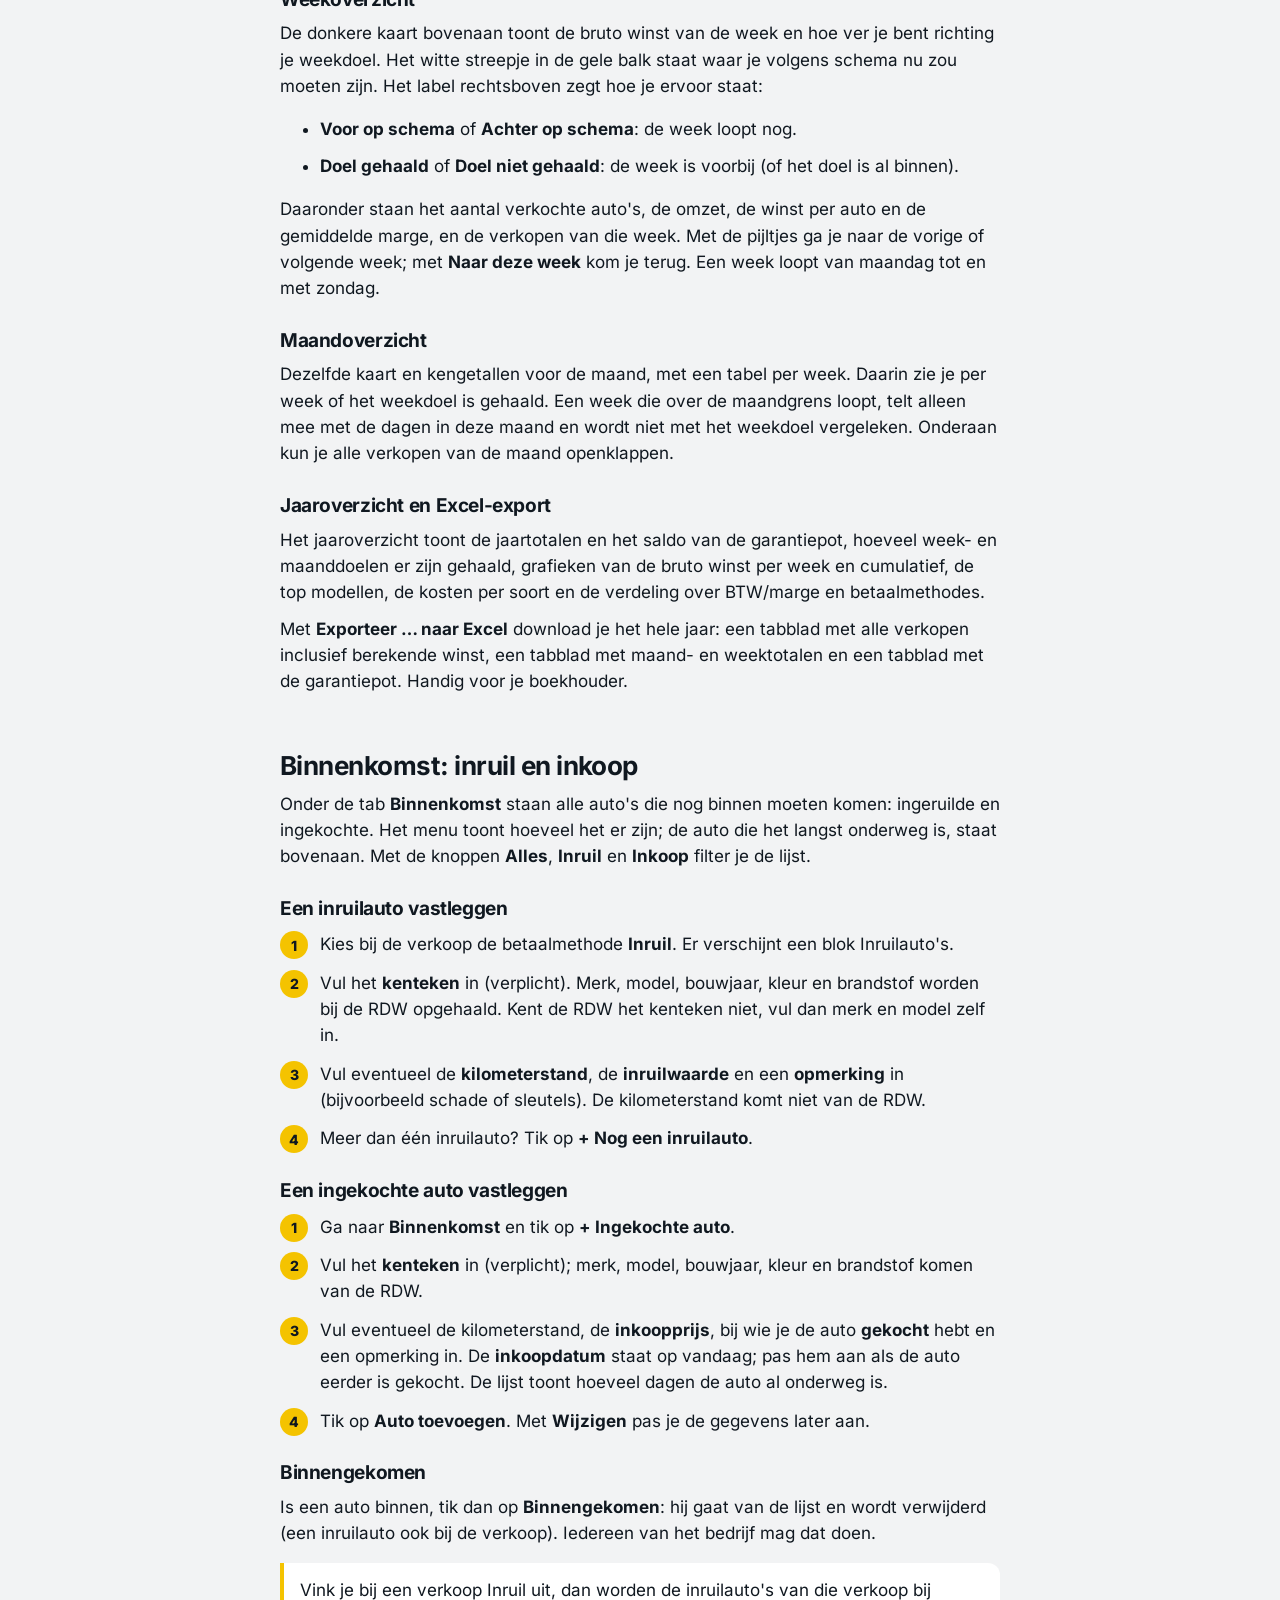
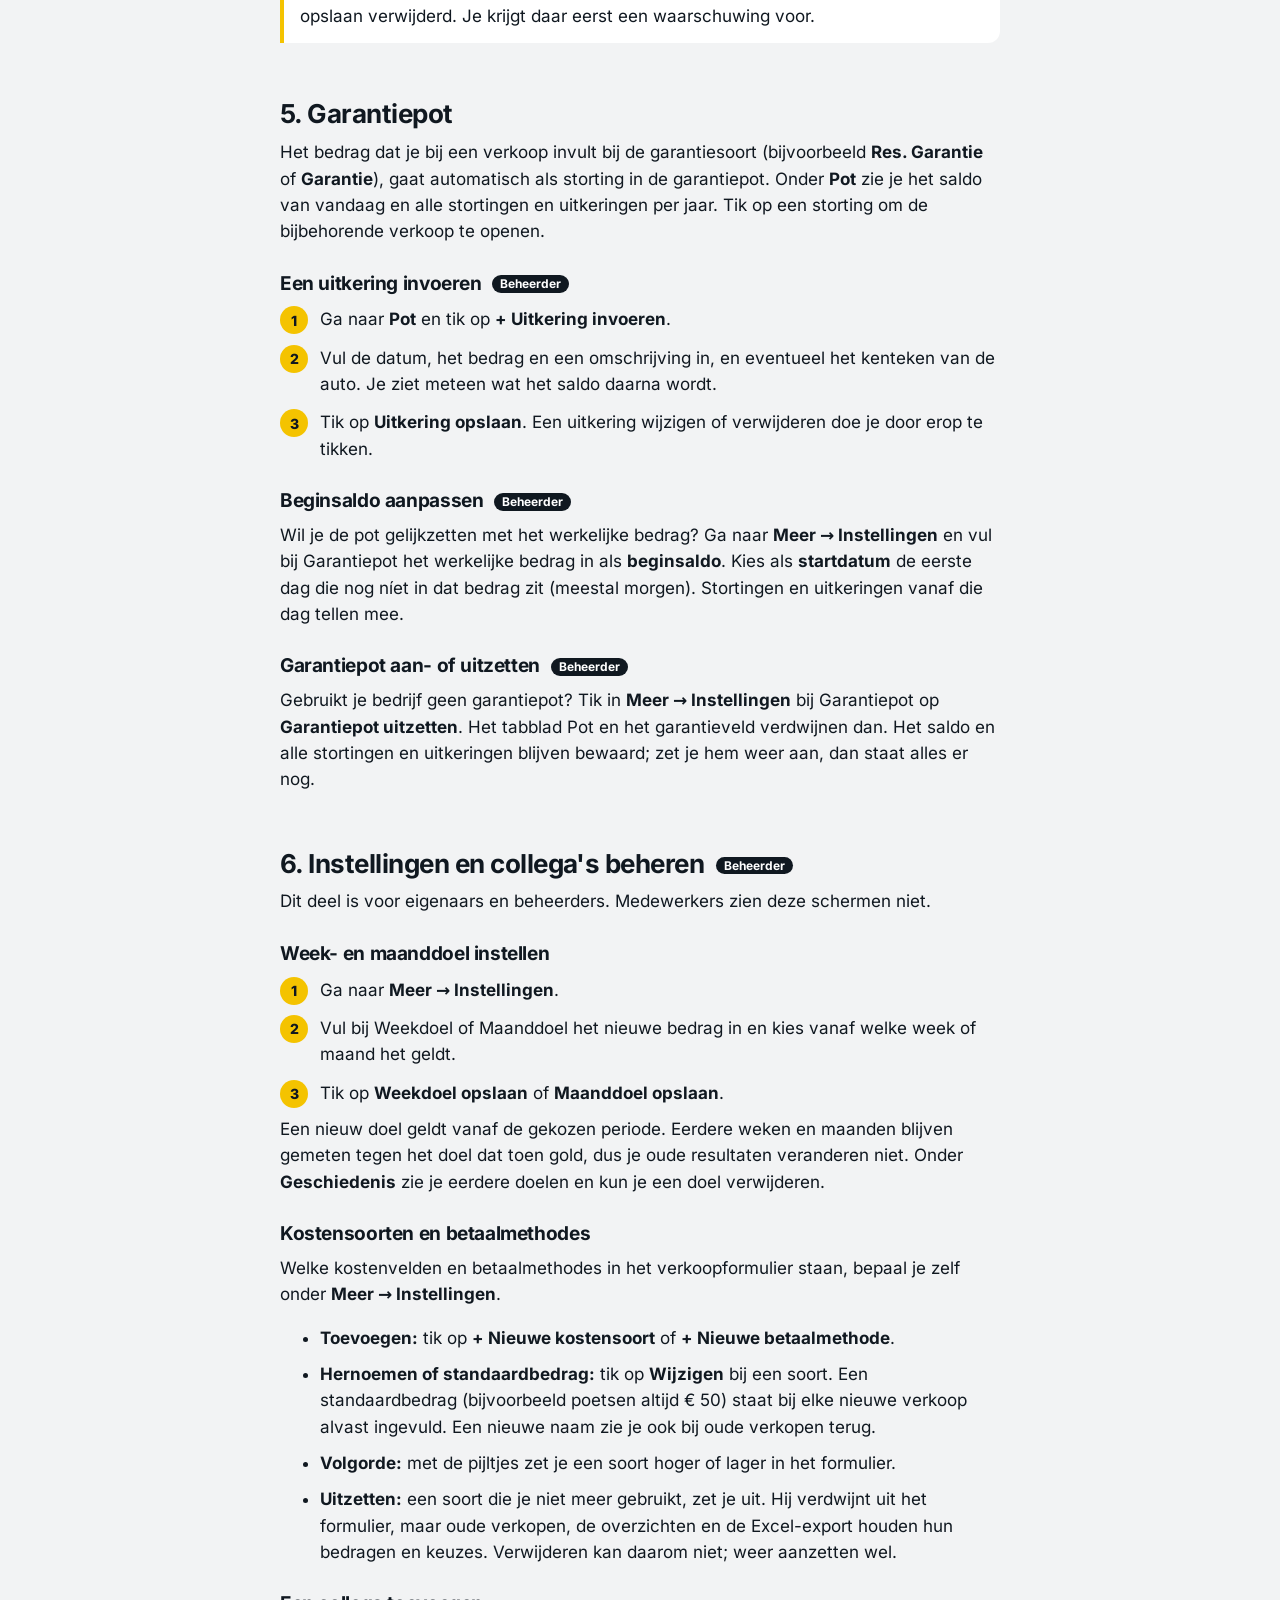
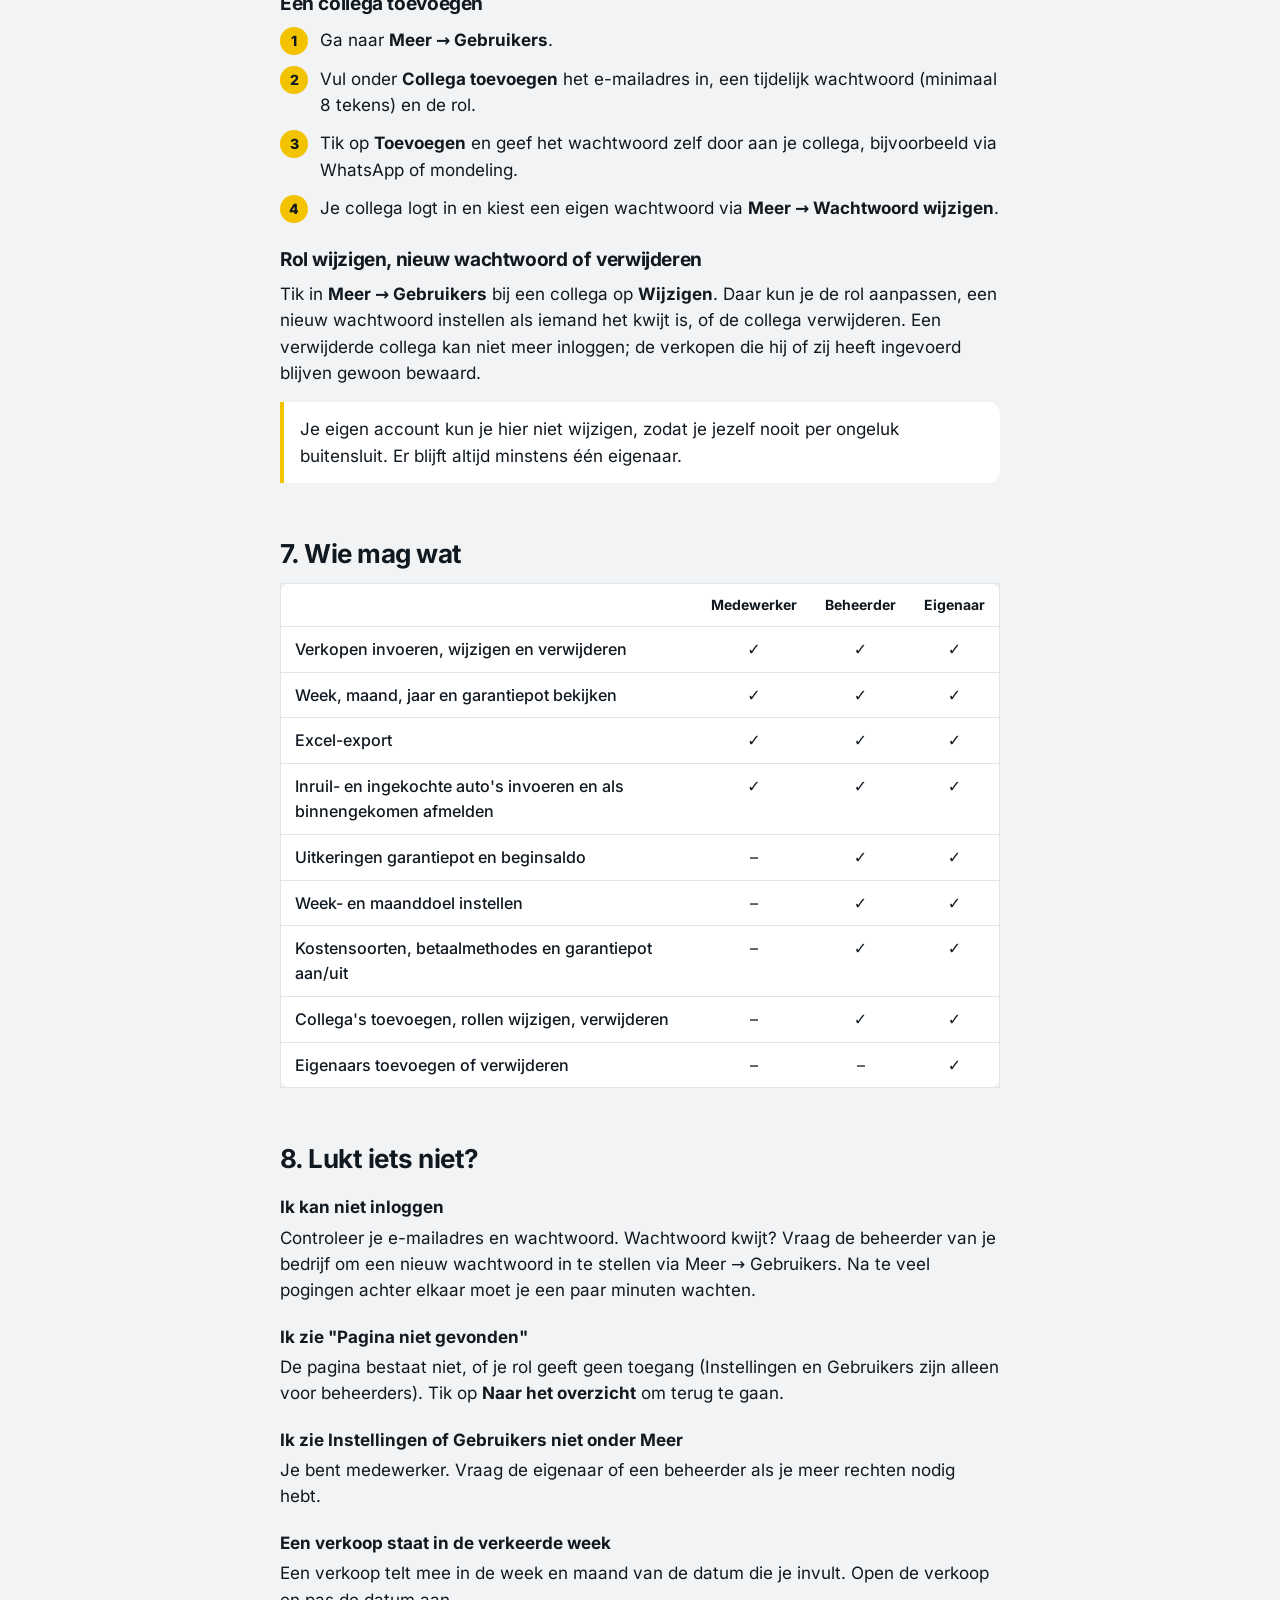
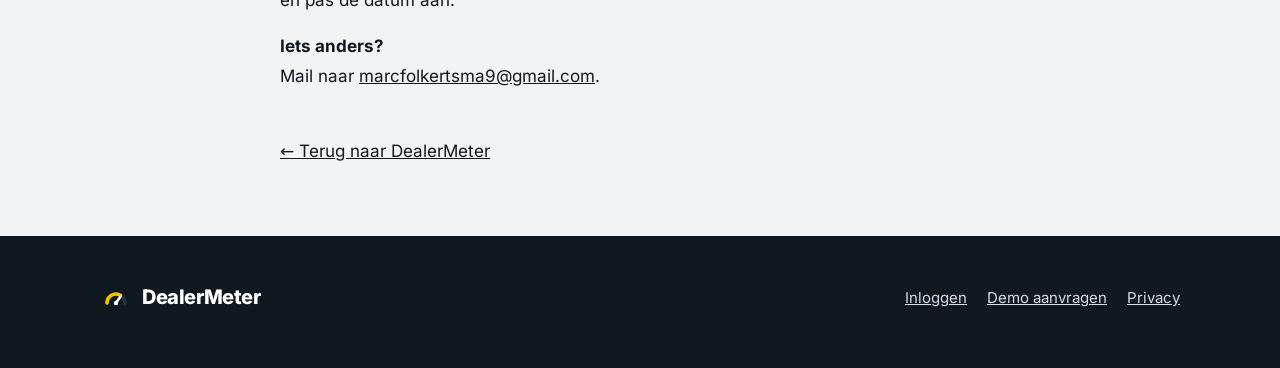
==== commit 5a3c7f6e: "Handleiding: tab Binnenkomst met inruil en inkoop Co-Authored-By: Claude Opus 5.5 <noreply@anthropic" ====
--- a/handleiding.html
+++ b/handleiding.html
@@ -41,7 +41,7 @@
           <li><a href="#verkopen">Verkopen invoeren en wijzigen</a></li>
           <li><a href="#berekening">Hoe de winst wordt berekend</a></li>
           <li><a href="#overzichten">Week, maand en jaar</a></li>
-          <li><a href="#inruil">Inruilauto's</a></li>
+          <li><a href="#inruil">Binnenkomst: inruil en inkoop</a></li>
           <li><a href="#garantiepot">Garantiepot</a></li>
           <li><a href="#beheer">Instellingen en collega's beheren</a></li>
           <li><a href="#rollen">Wie mag wat</a></li>
@@ -204,11 +204,14 @@
 
       <!-- Inruil -->
       <section id="inruil">
-        <h2>Inruilauto's</h2>
-        <p>
-          Ruilt een klant een auto in, dan leg je die vast bij de verkoop. Zo ziet iedereen welke auto's nog binnen
-          moeten komen.
-        </p>
+        <h2>Binnenkomst: inruil en inkoop</h2>
+        <p>
+          Onder de tab <strong>Binnenkomst</strong> staan alle auto's die nog binnen moeten komen: ingeruilde en
+          ingekochte. Het menu toont hoeveel het er zijn; de auto die het langst onderweg is, staat bovenaan. Met de
+          knoppen <strong>Alles</strong>, <strong>Inruil</strong> en <strong>Inkoop</strong> filter je de lijst.
+        </p>
+
+        <h3>Een inruilauto vastleggen</h3>
         <ol class="stappenlijst">
           <li>Kies bij de verkoop de betaalmethode <strong>Inruil</strong>. Er verschijnt een blok Inruilauto's.</li>
           <li>
@@ -221,10 +224,23 @@
           </li>
           <li>Meer dan één inruilauto? Tik op <strong>+ Nog een inruilauto</strong>.</li>
         </ol>
-        <p>
-          Onder de tab <strong>Inruil</strong> staan alle inruilauto's die nog binnen moeten komen, met het aantal in
-          het menu. Is een auto binnen, tik dan op <strong>Binnengekomen</strong>: hij gaat van de lijst en wordt ook
-          bij de verkoop verwijderd. Iedereen van het bedrijf mag dat doen.
+
+        <h3>Een ingekochte auto vastleggen</h3>
+        <ol class="stappenlijst">
+          <li>Ga naar <strong>Binnenkomst</strong> en tik op <strong>+ Ingekochte auto</strong>.</li>
+          <li>Vul het <strong>kenteken</strong> in (verplicht); merk, model, bouwjaar, kleur en brandstof komen van de RDW.</li>
+          <li>
+            Vul eventueel de kilometerstand, de <strong>inkoopprijs</strong>, bij wie je de auto
+            <strong>gekocht</strong> hebt en een opmerking in. De <strong>inkoopdatum</strong> staat op vandaag; pas
+            hem aan als de auto eerder is gekocht. De lijst toont hoeveel dagen de auto al onderweg is.
+          </li>
+          <li>Tik op <strong>Auto toevoegen</strong>. Met <strong>Wijzigen</strong> pas je de gegevens later aan.</li>
+        </ol>
+
+        <h3>Binnengekomen</h3>
+        <p>
+          Is een auto binnen, tik dan op <strong>Binnengekomen</strong>: hij gaat van de lijst en wordt verwijderd (een
+          inruilauto ook bij de verkoop). Iedereen van het bedrijf mag dat doen.
         </p>
         <p class="tip">
           Vink je bij een verkoop Inruil uit, dan worden de inruilauto's van die verkoop bij opslaan verwijderd. Je
@@ -333,7 +349,7 @@
               <tr><th scope="row">Verkopen invoeren, wijzigen en verwijderen</th><td>✓</td><td>✓</td><td>✓</td></tr>
               <tr><th scope="row">Week, maand, jaar en garantiepot bekijken</th><td>✓</td><td>✓</td><td>✓</td></tr>
               <tr><th scope="row">Excel-export</th><td>✓</td><td>✓</td><td>✓</td></tr>
-              <tr><th scope="row">Inruilauto's invoeren en als binnengekomen afmelden</th><td>✓</td><td>✓</td><td>✓</td></tr>
+              <tr><th scope="row">Inruil- en ingekochte auto's invoeren en als binnengekomen afmelden</th><td>✓</td><td>✓</td><td>✓</td></tr>
               <tr><th scope="row">Uitkeringen garantiepot en beginsaldo</th><td>–</td><td>✓</td><td>✓</td></tr>
               <tr><th scope="row">Week- en maanddoel instellen</th><td>–</td><td>✓</td><td>✓</td></tr>
               <tr><th scope="row">Kostensoorten, betaalmethodes en garantiepot aan/uit</th><td>–</td><td>✓</td><td>✓</td></tr>
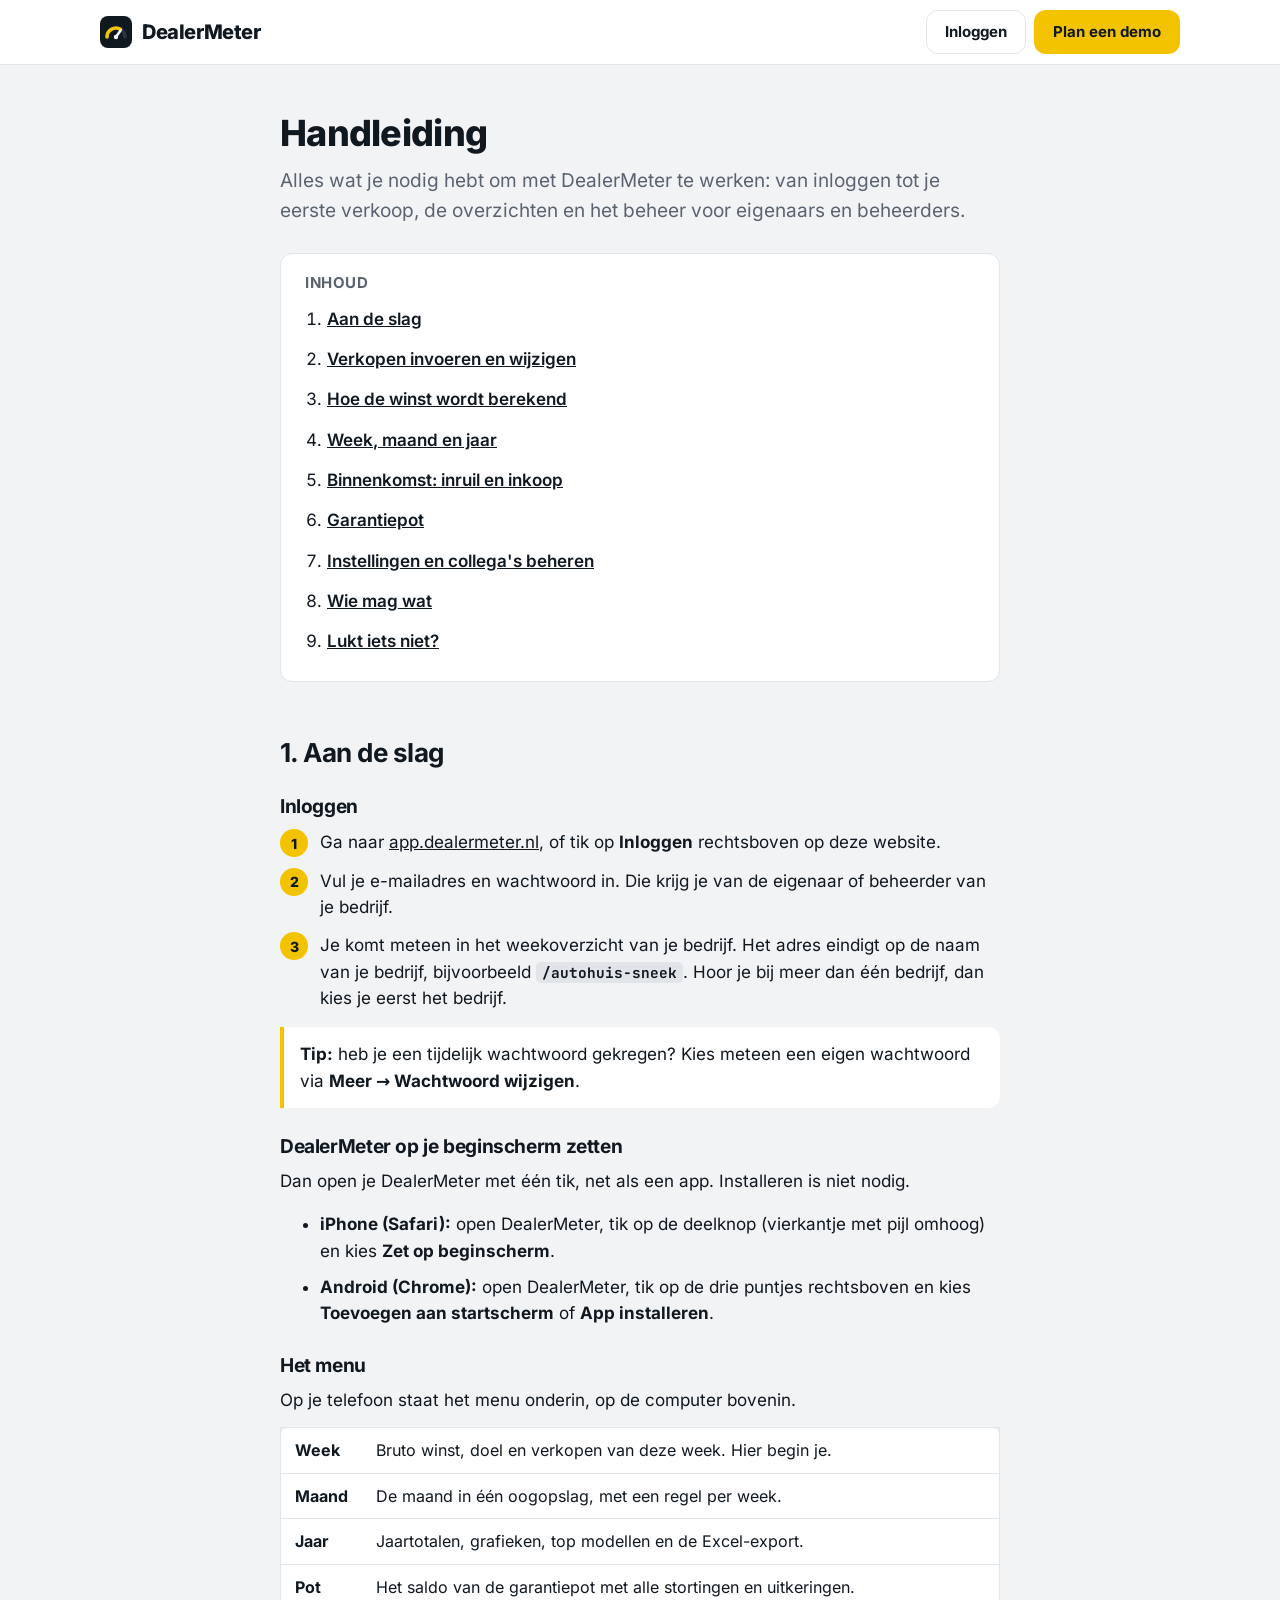
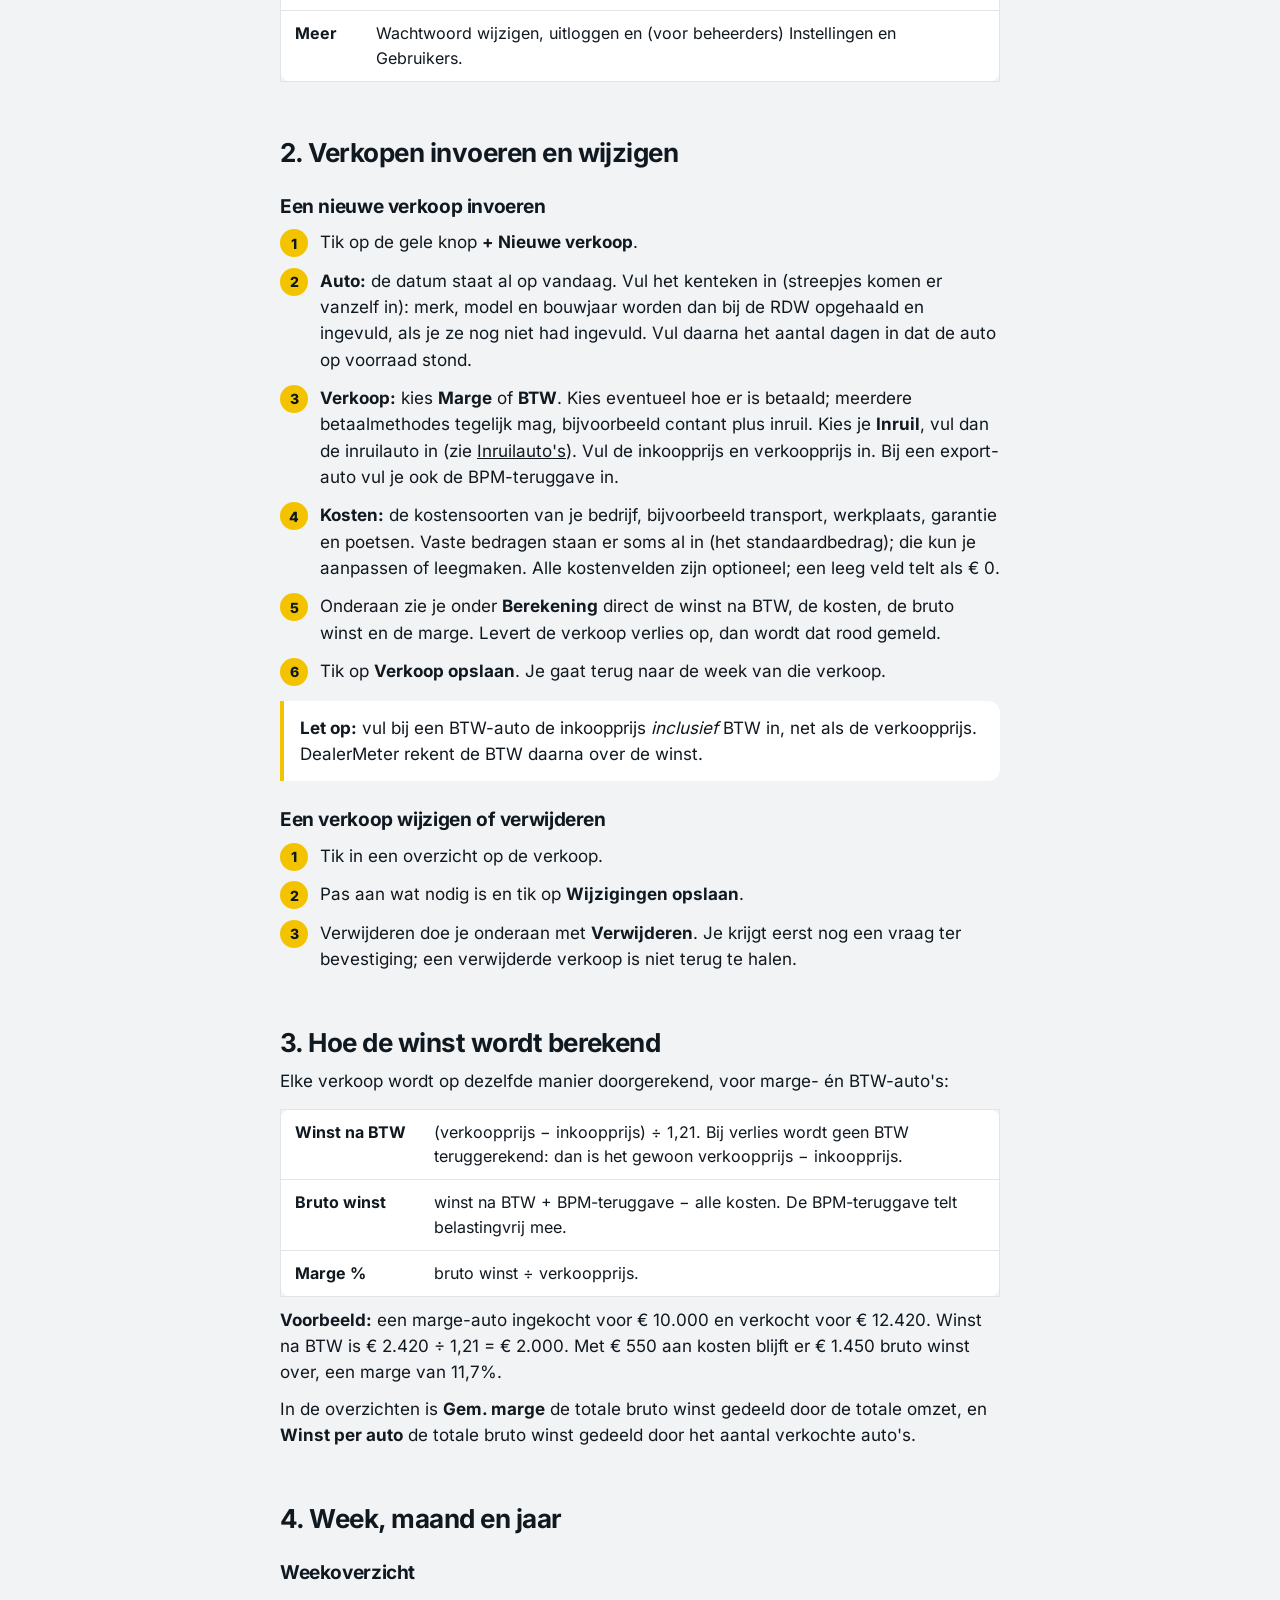
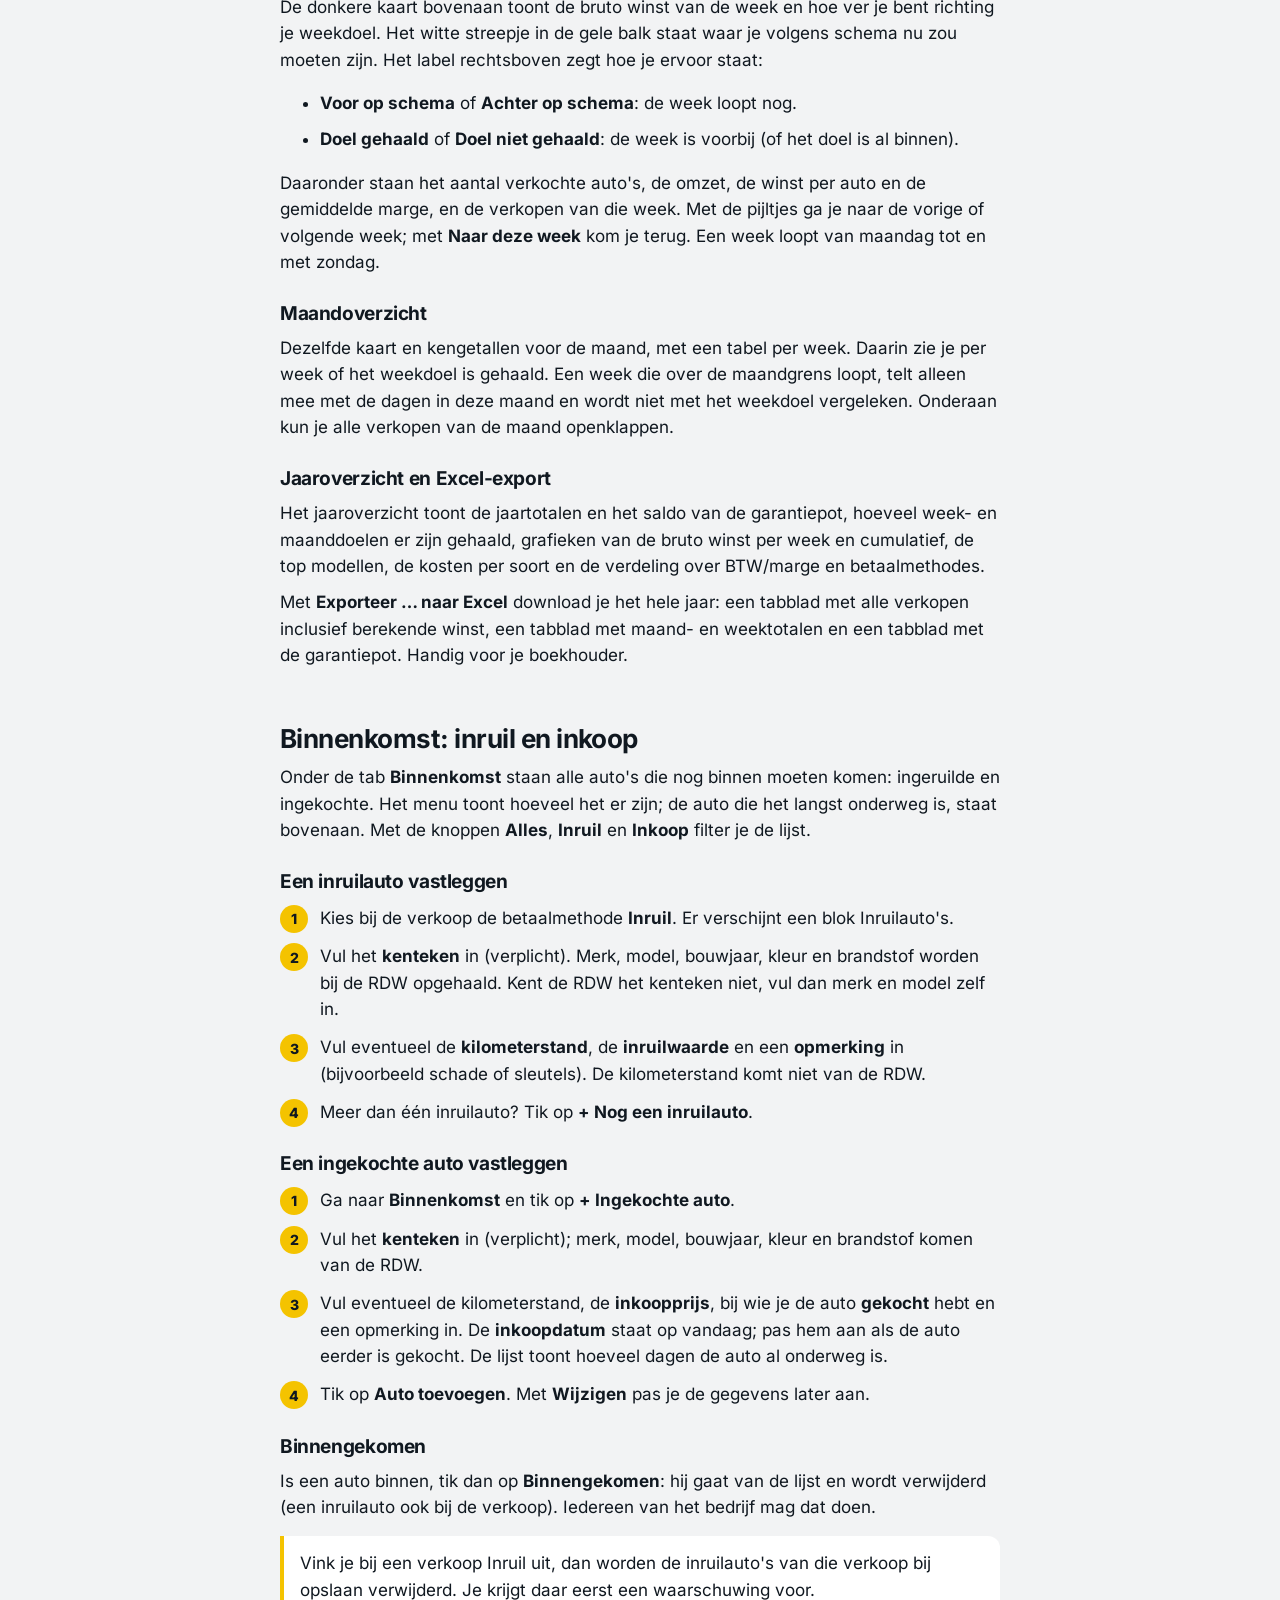
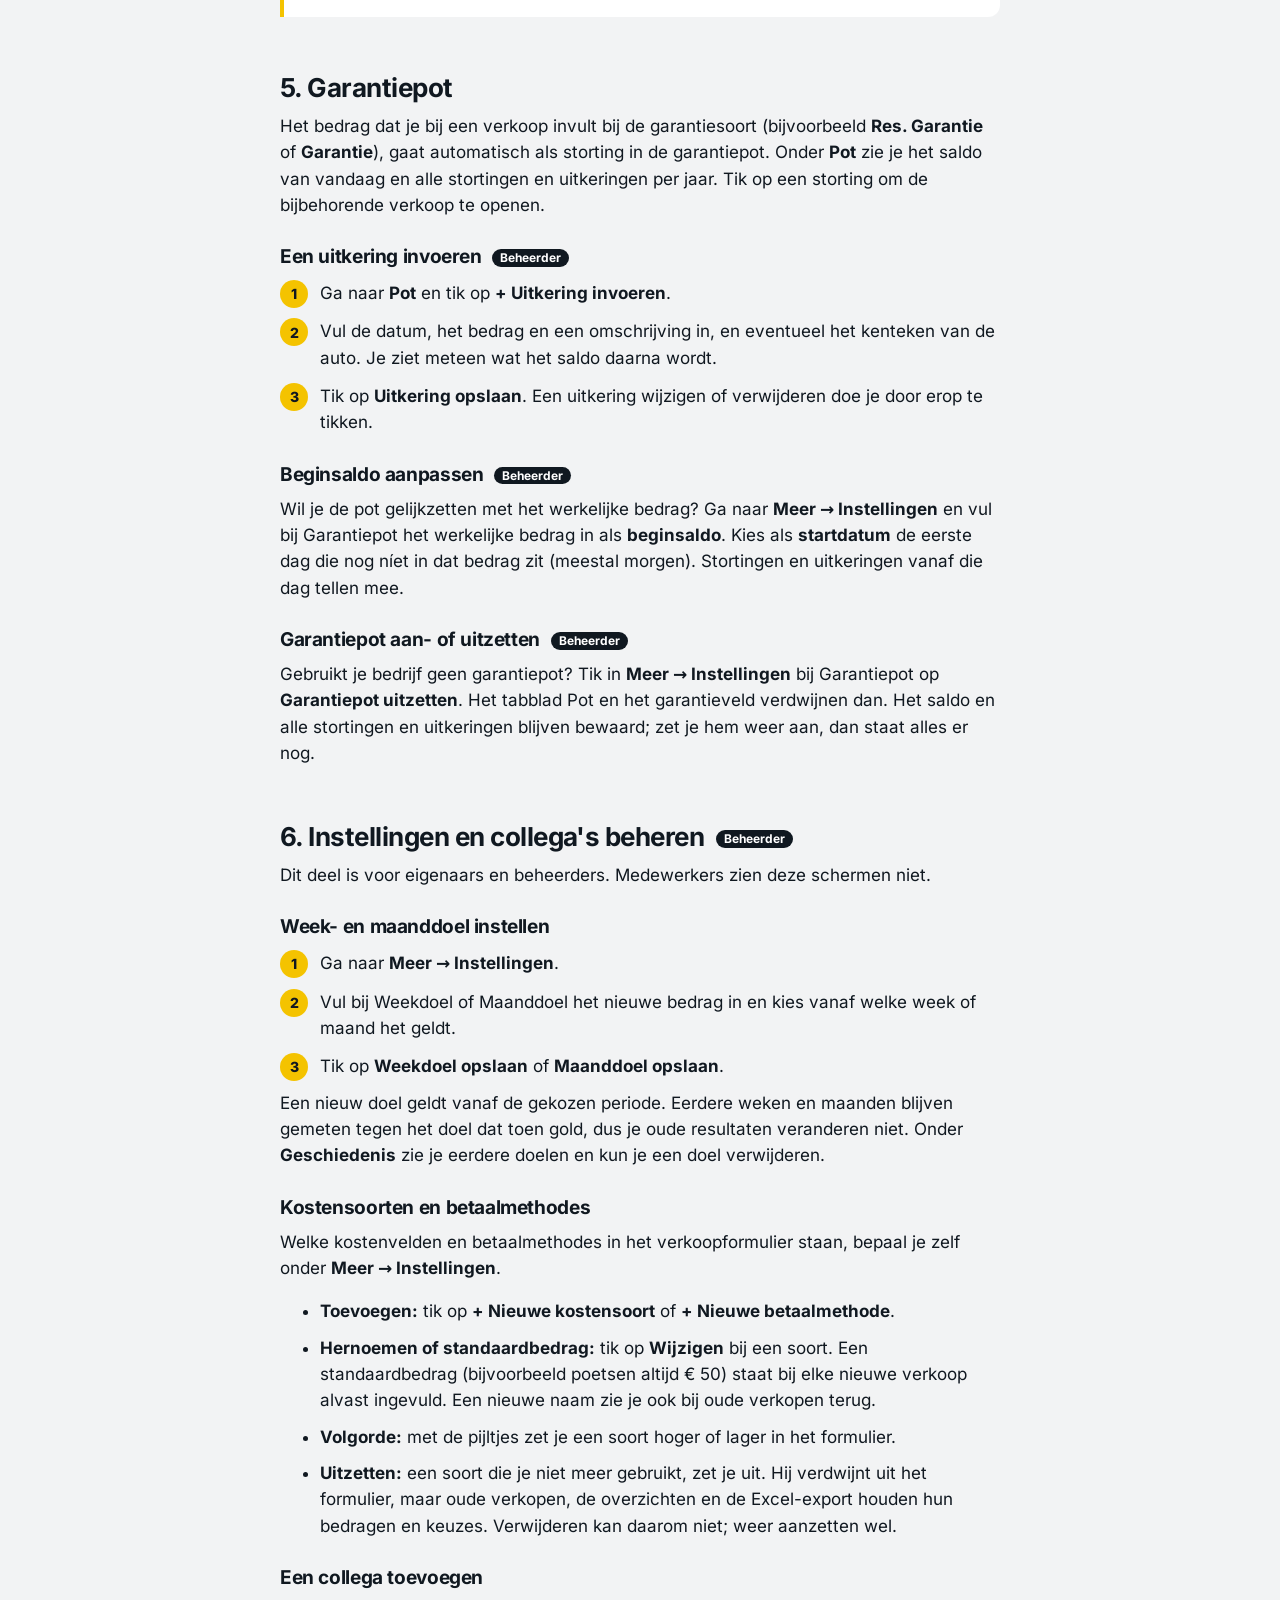
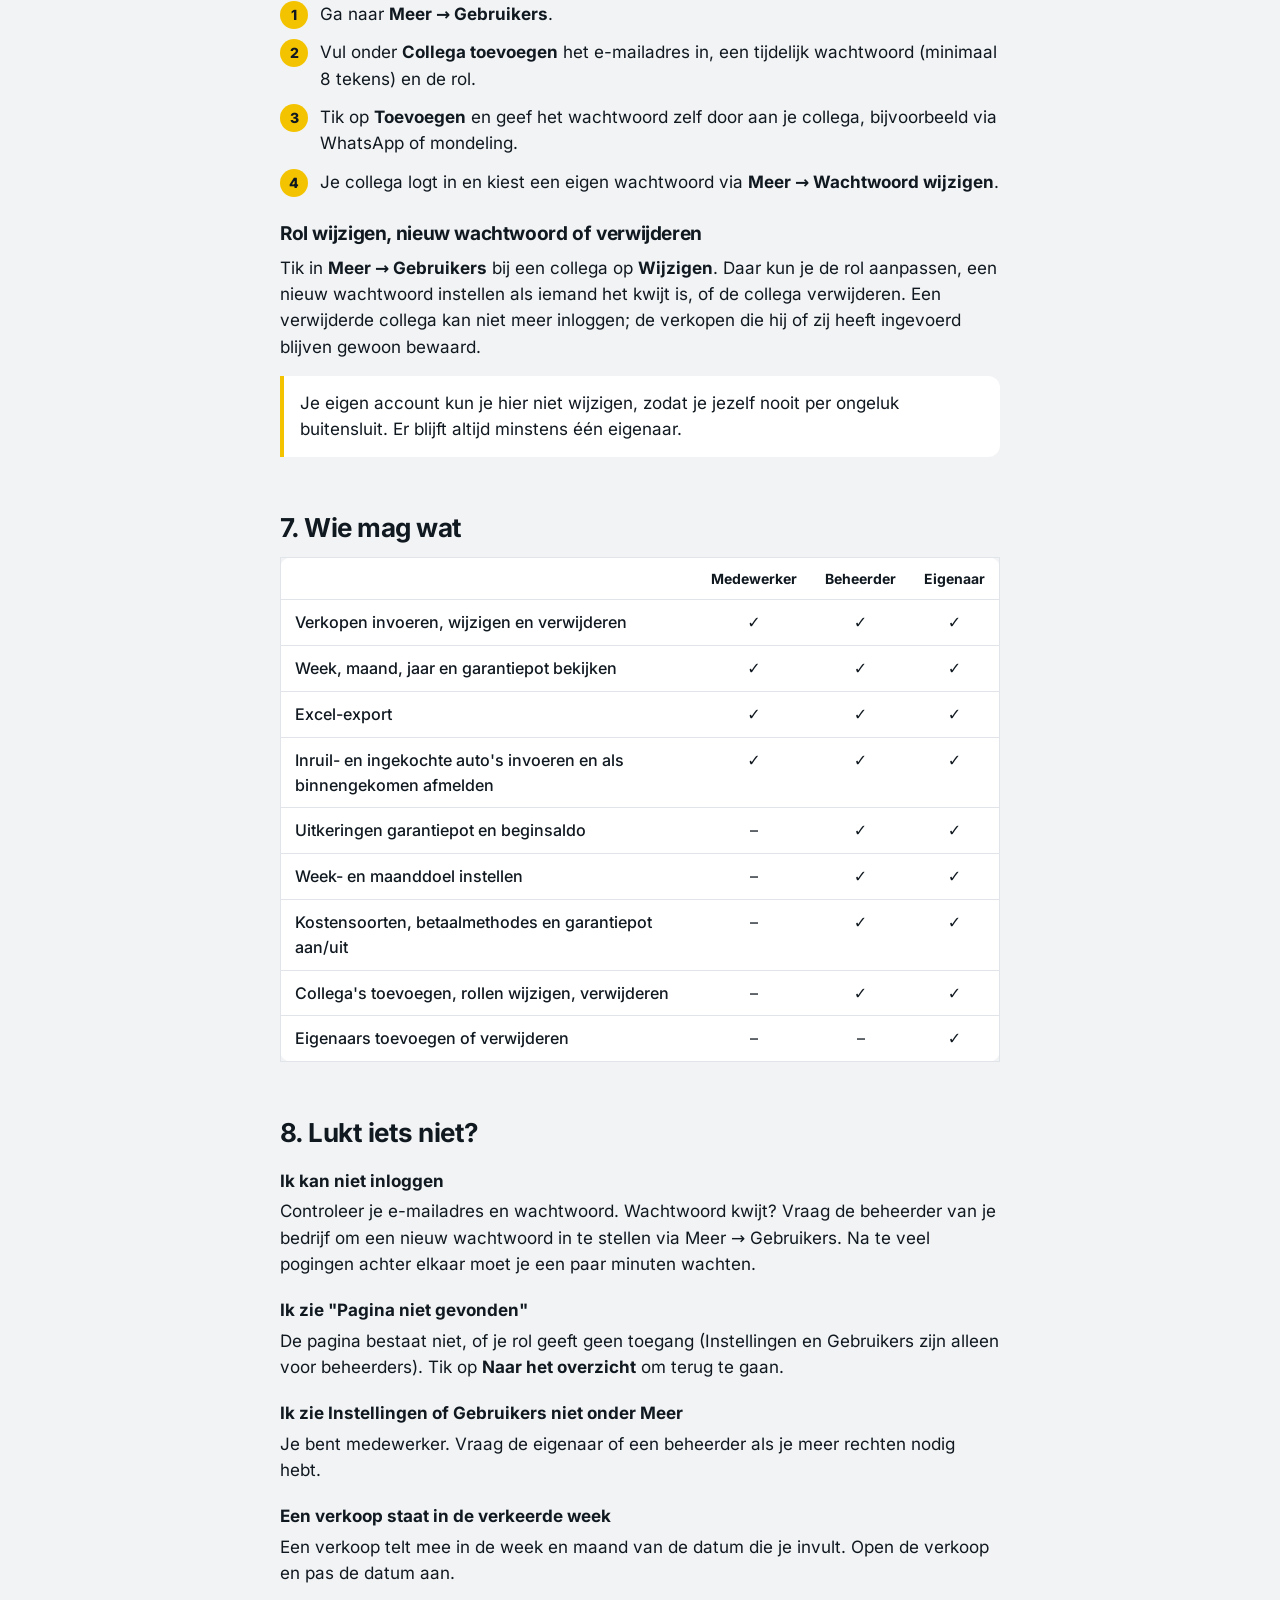
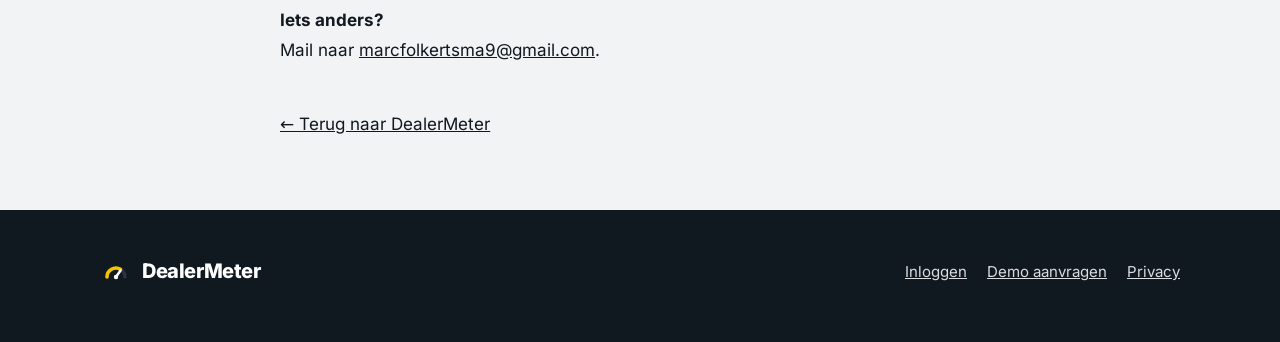
==== commit ad4d2d52: "Eigen domein: dealermeter.nl (site) en app.dealermeter.nl (inloggen) Co-Authored-By: Claude Opus 5.5" ====
--- a/handleiding.html
+++ b/handleiding.html
@@ -21,7 +21,7 @@
           DealerMeter
         </a>
         <div class="header__acties">
-          <a class="knop knop--rand knop--klein" href="https://dealermeter-app.netlify.app/login">Inloggen</a>
+          <a class="knop knop--rand knop--klein" href="https://app.dealermeter.nl/login">Inloggen</a>
           <a class="knop knop--primair knop--klein header__demo" href="index.html#demo"><span class="alleen-breed">Plan een demo</span><span class="alleen-smal">Demo</span></a>
         </div>
       </div>
@@ -56,7 +56,7 @@
         <h3>Inloggen</h3>
         <ol class="stappenlijst">
           <li>
-            Ga naar <a href="https://dealermeter-app.netlify.app/login">dealermeter-app.netlify.app</a>, of tik op
+            Ga naar <a href="https://app.dealermeter.nl/login">app.dealermeter.nl</a>, of tik op
             <strong>Inloggen</strong> rechtsboven op deze website.
           </li>
           <li>Vul je e-mailadres en wachtwoord in. Die krijg je van de eigenaar of beheerder van je bedrijf.</li>
@@ -394,7 +394,7 @@
           DealerMeter
         </a>
         <nav aria-label="Voettekst">
-          <a href="https://dealermeter-app.netlify.app/login">Inloggen</a>
+          <a href="https://app.dealermeter.nl/login">Inloggen</a>
           <a href="index.html#demo">Demo aanvragen</a>
           <a href="privacy.html">Privacy</a>
         </nav>
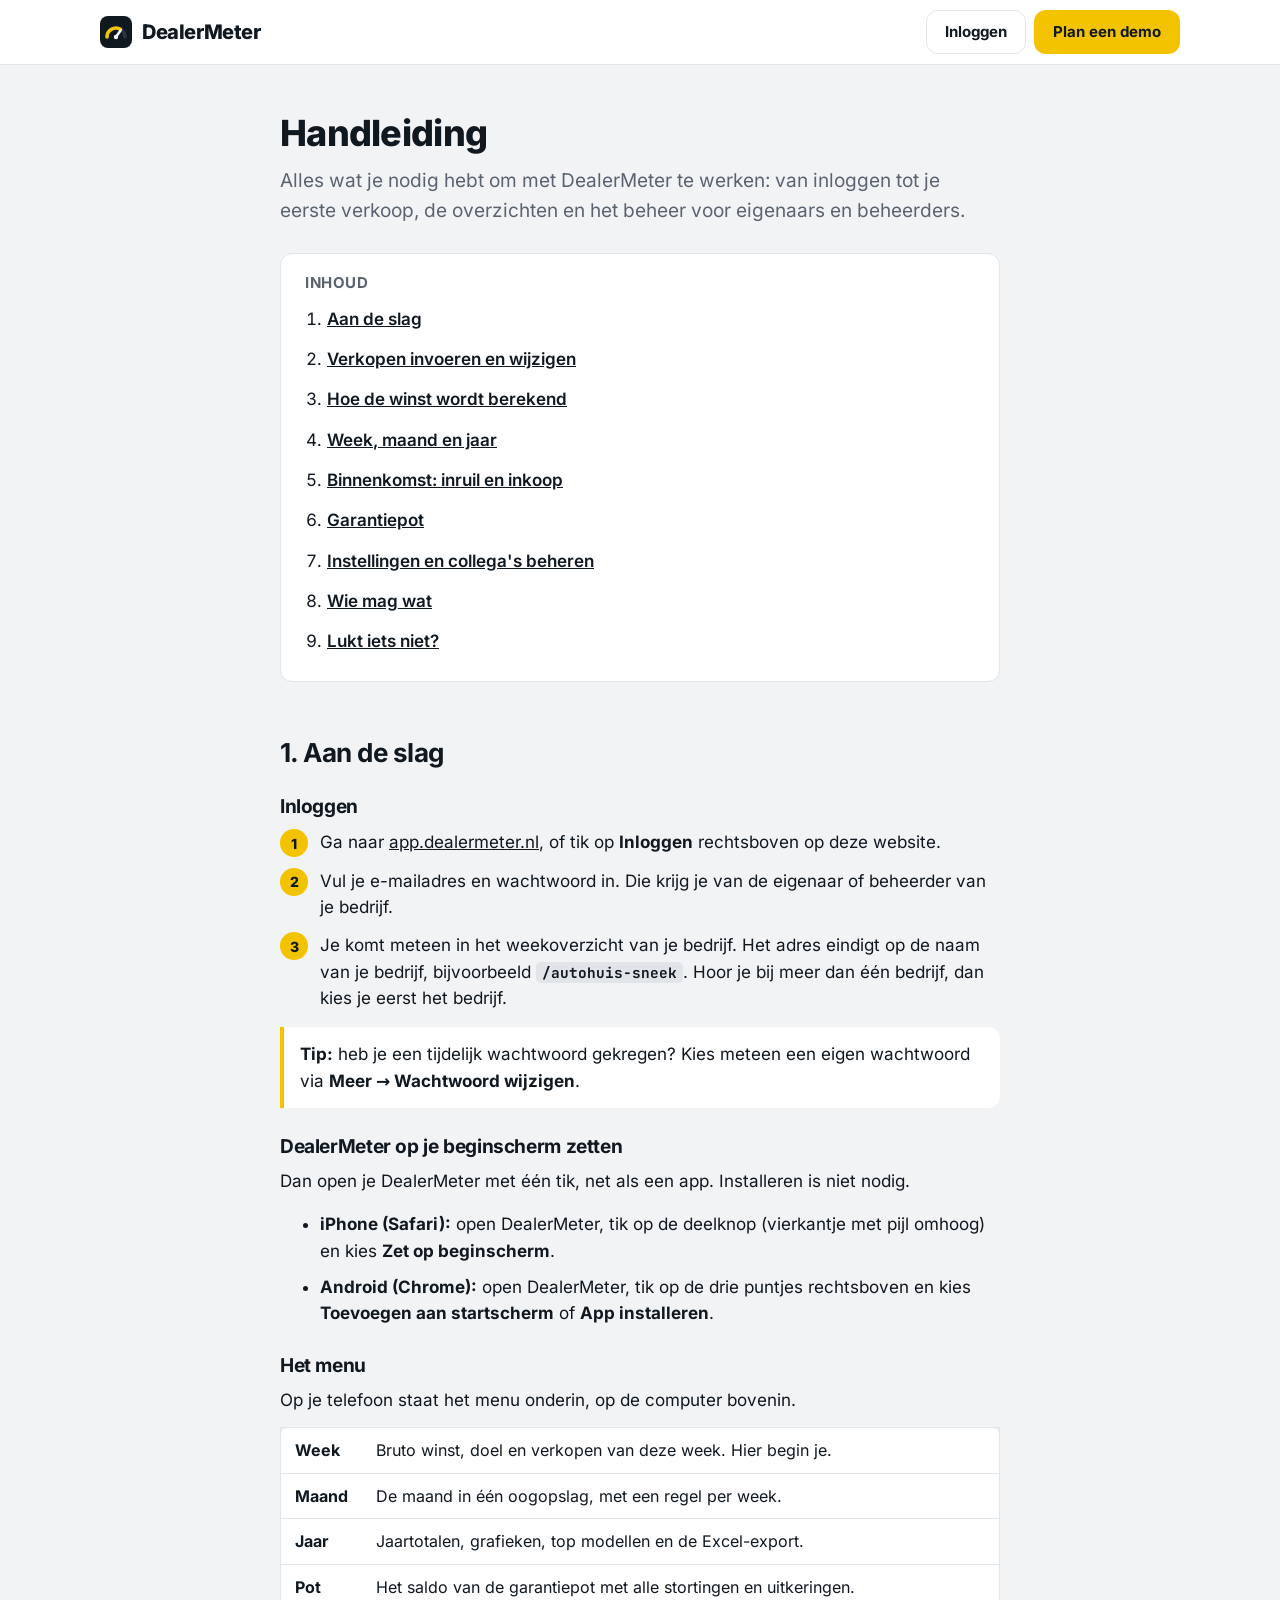
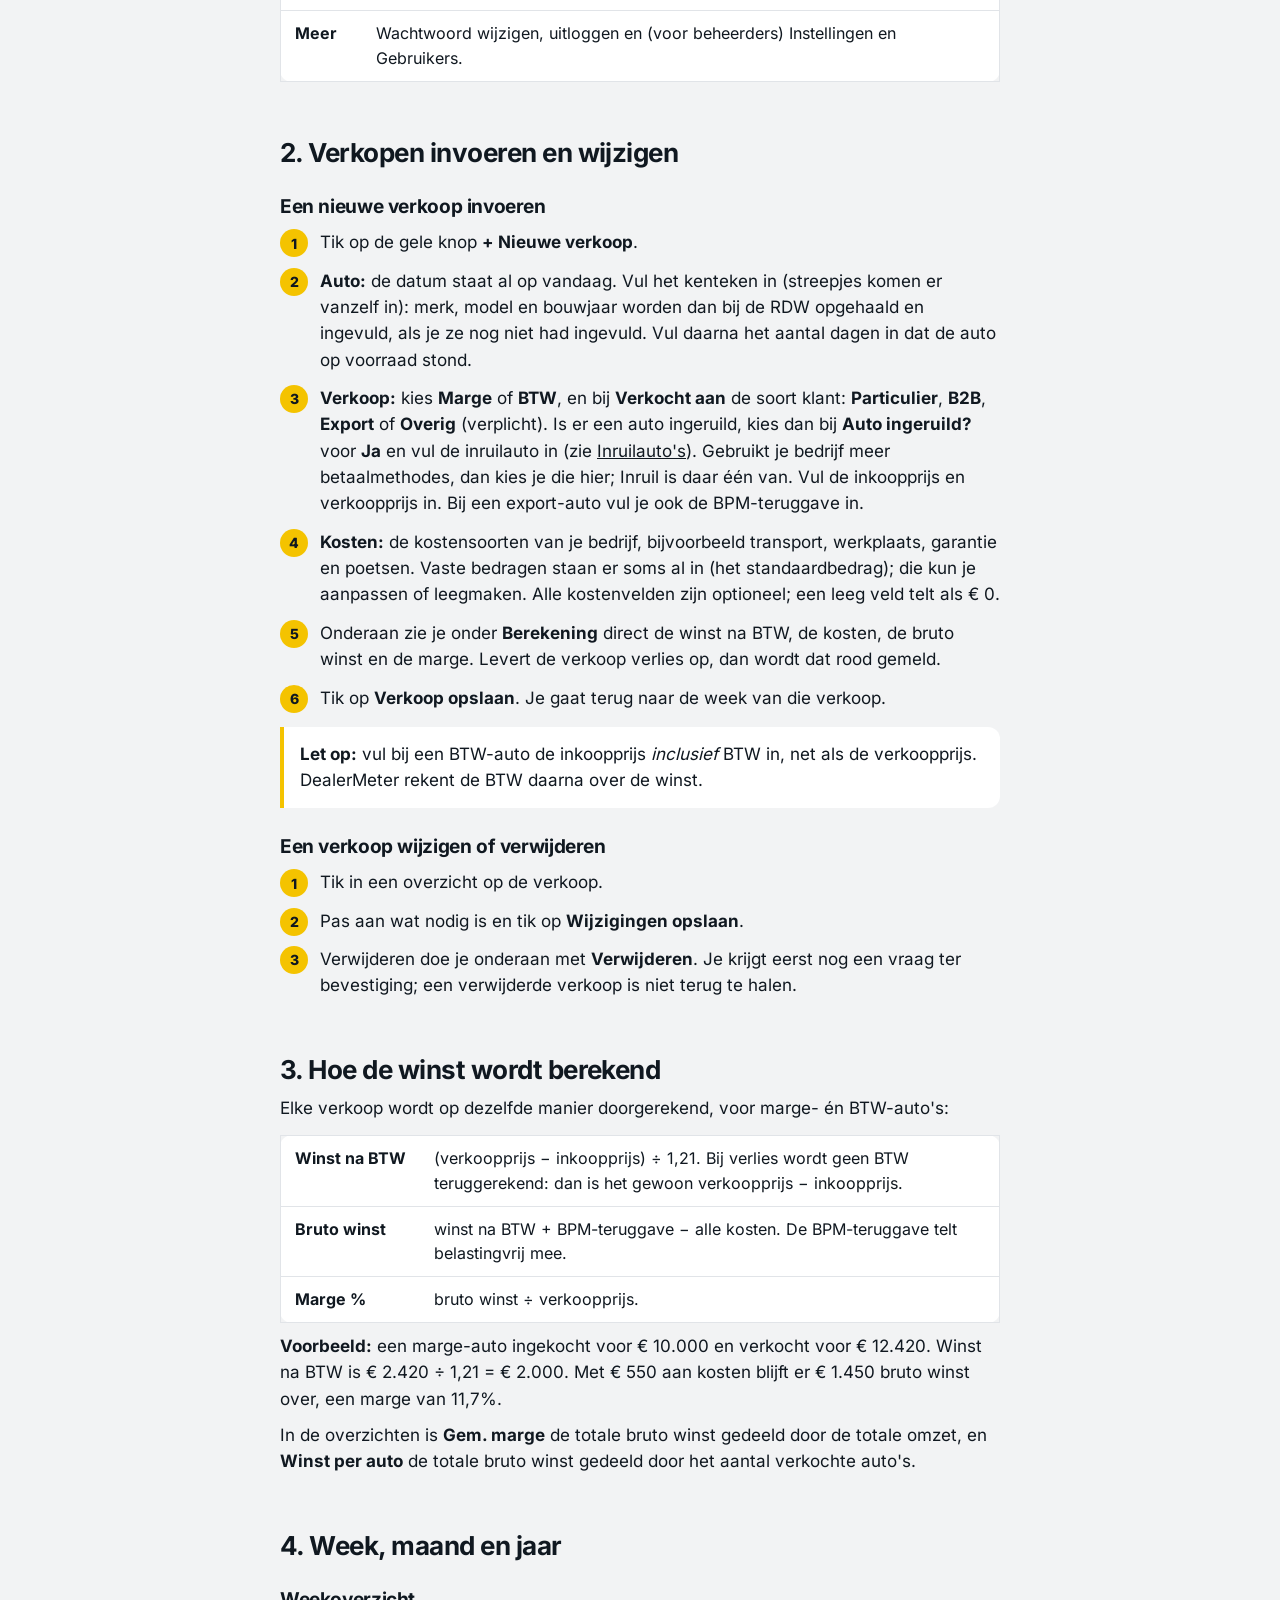
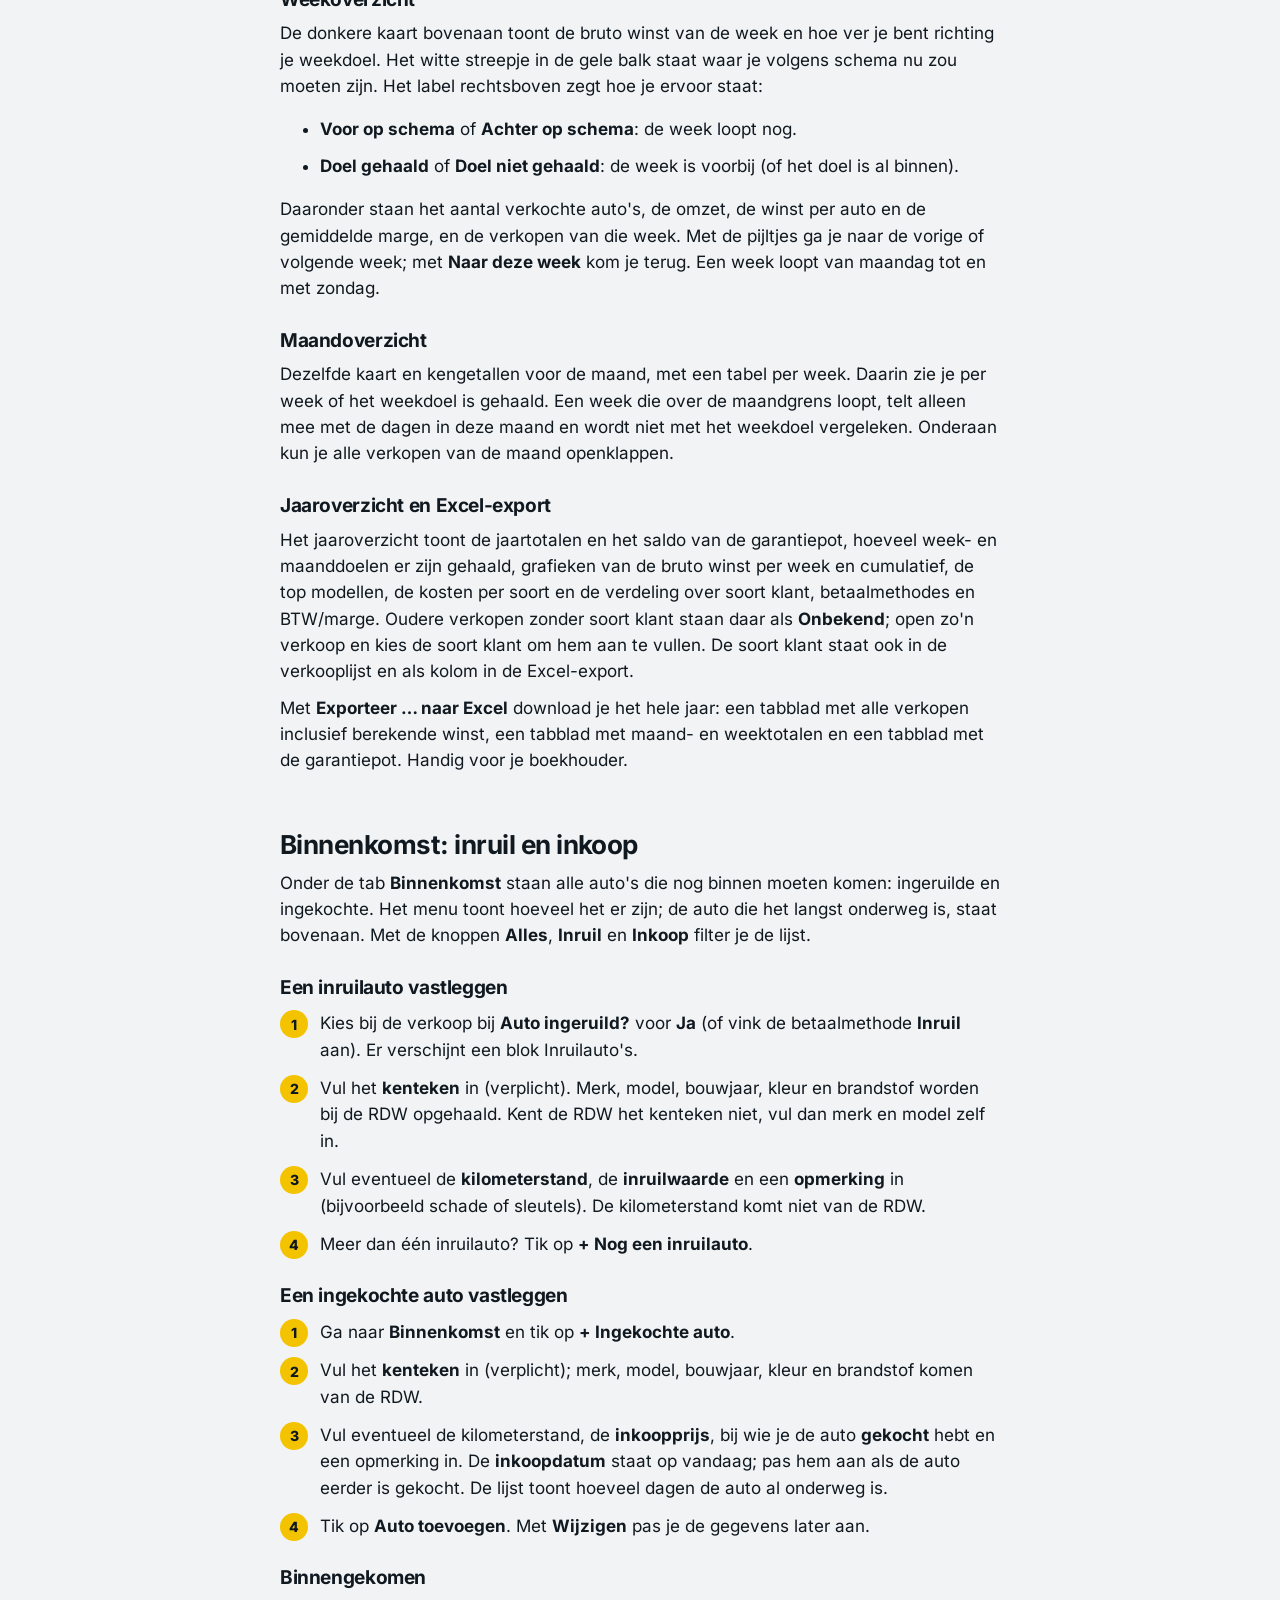
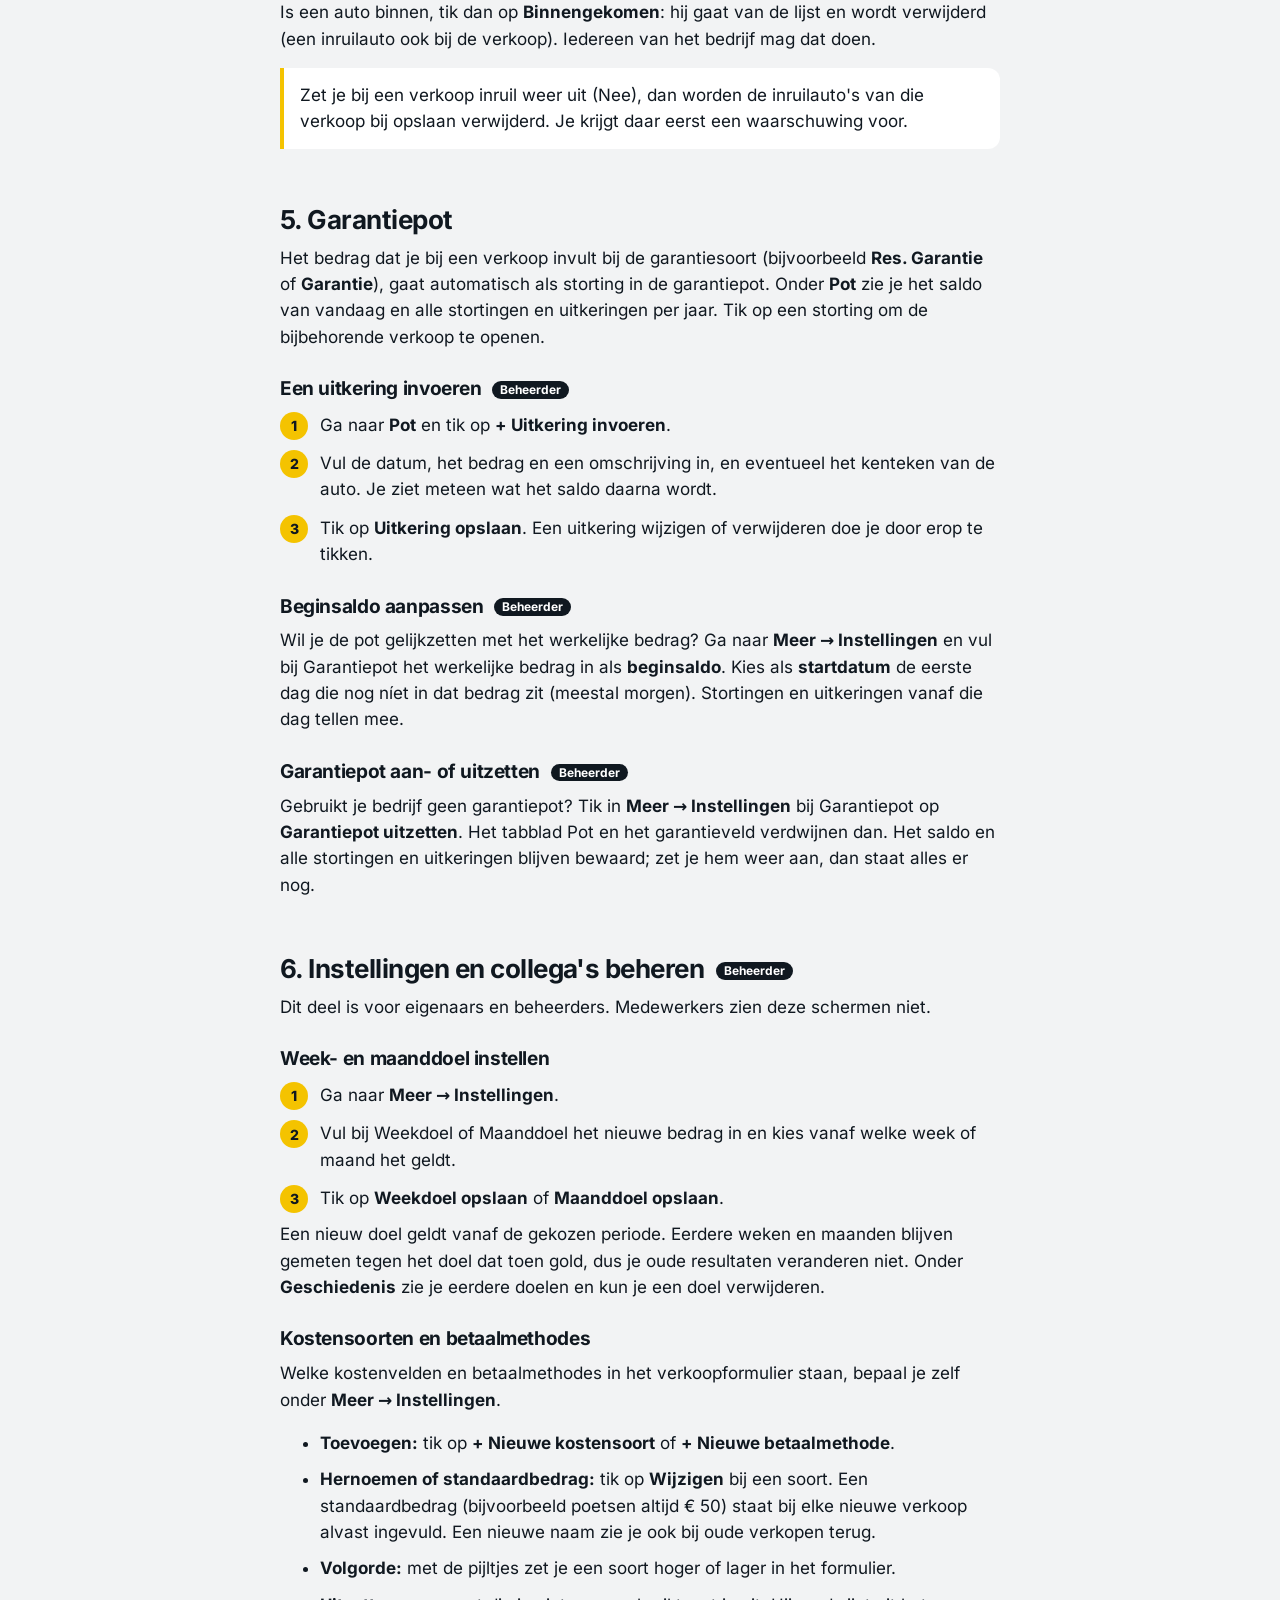
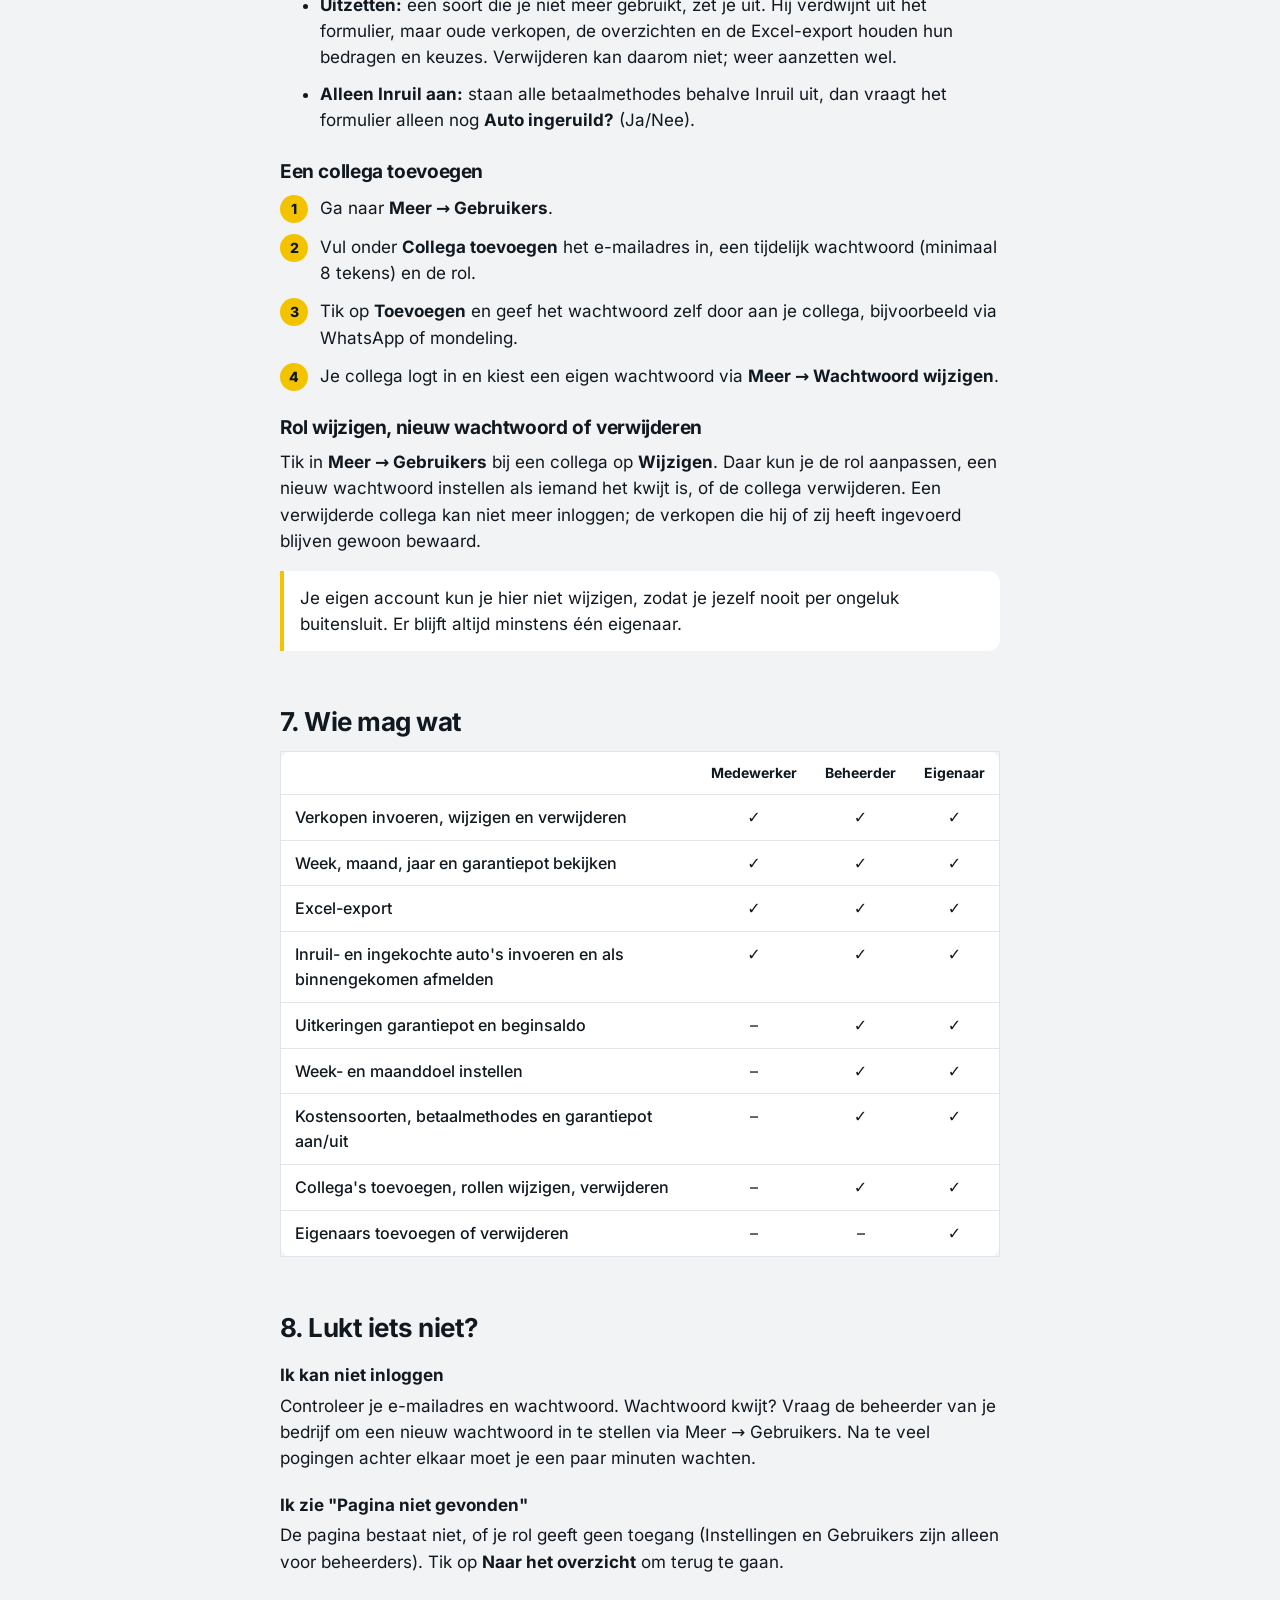
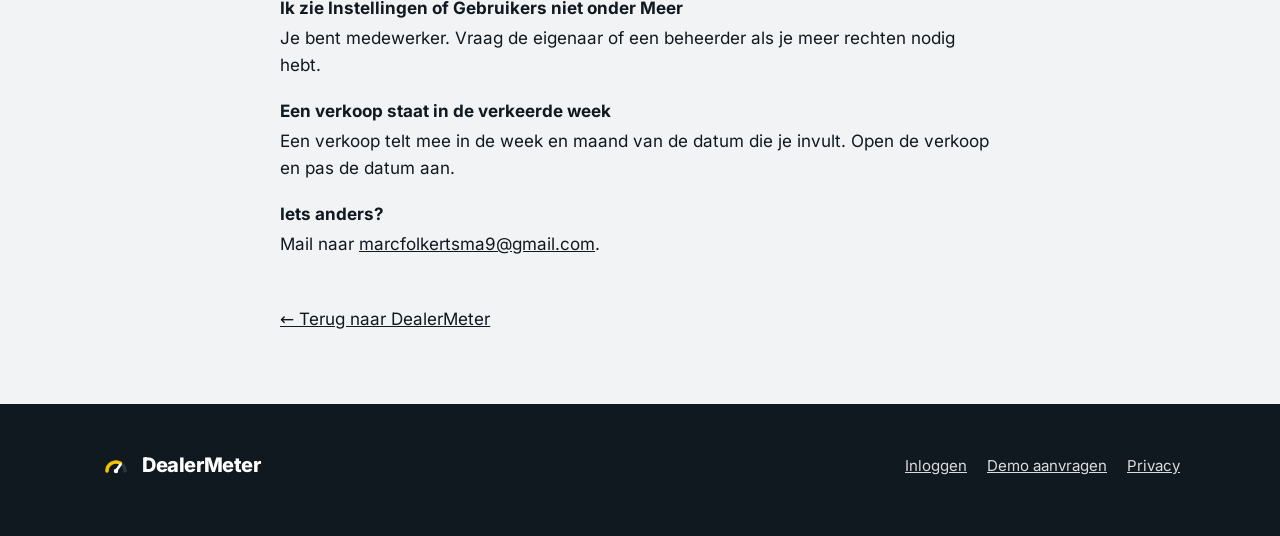
==== commit cbd5b733: "Handleiding: soort klant en 'Auto ingeruild?' Co-Authored-By: Claude Opus 5.5 <noreply@anthropic.com" ====
--- a/handleiding.html
+++ b/handleiding.html
@@ -109,10 +109,12 @@
             daarna het aantal dagen in dat de auto op voorraad stond.
           </li>
           <li>
-            <strong>Verkoop:</strong> kies <strong>Marge</strong> of <strong>BTW</strong>. Kies eventueel hoe er is
-            betaald; meerdere betaalmethodes tegelijk mag, bijvoorbeeld contant plus inruil. Kies je
-            <strong>Inruil</strong>, vul dan de inruilauto in (zie <a href="#inruil">Inruilauto's</a>). Vul de
-            inkoopprijs en verkoopprijs in. Bij een export-auto vul je ook de BPM-teruggave in.
+            <strong>Verkoop:</strong> kies <strong>Marge</strong> of <strong>BTW</strong>, en bij
+            <strong>Verkocht aan</strong> de soort klant: <strong>Particulier</strong>, <strong>B2B</strong>,
+            <strong>Export</strong> of <strong>Overig</strong> (verplicht). Is er een auto ingeruild, kies dan bij
+            <strong>Auto ingeruild?</strong> voor <strong>Ja</strong> en vul de inruilauto in (zie
+            <a href="#inruil">Inruilauto's</a>). Gebruikt je bedrijf meer betaalmethodes, dan kies je die hier; Inruil
+            is daar één van. Vul de inkoopprijs en verkoopprijs in. Bij een export-auto vul je ook de BPM-teruggave in.
           </li>
           <li>
             <strong>Kosten:</strong> de kostensoorten van je bedrijf, bijvoorbeeld transport, werkplaats, garantie en
@@ -193,7 +195,9 @@
         <p>
           Het jaaroverzicht toont de jaartotalen en het saldo van de garantiepot, hoeveel week- en maanddoelen er zijn
           gehaald, grafieken van de bruto winst per week en cumulatief, de top modellen, de kosten per soort en de
-          verdeling over BTW/marge en betaalmethodes.
+          verdeling over soort klant, betaalmethodes en BTW/marge. Oudere verkopen zonder soort klant staan daar als
+          <strong>Onbekend</strong>; open zo'n verkoop en kies de soort klant om hem aan te vullen. De soort klant staat
+          ook in de verkooplijst en als kolom in de Excel-export.
         </p>
         <p>
           Met <strong>Exporteer … naar Excel</strong> download je het hele jaar: een tabblad met alle verkopen inclusief
@@ -213,7 +217,7 @@
 
         <h3>Een inruilauto vastleggen</h3>
         <ol class="stappenlijst">
-          <li>Kies bij de verkoop de betaalmethode <strong>Inruil</strong>. Er verschijnt een blok Inruilauto's.</li>
+          <li>Kies bij de verkoop bij <strong>Auto ingeruild?</strong> voor <strong>Ja</strong> (of vink de betaalmethode <strong>Inruil</strong> aan). Er verschijnt een blok Inruilauto's.</li>
           <li>
             Vul het <strong>kenteken</strong> in (verplicht). Merk, model, bouwjaar, kleur en brandstof worden bij de
             RDW opgehaald. Kent de RDW het kenteken niet, vul dan merk en model zelf in.
@@ -243,7 +247,7 @@
           inruilauto ook bij de verkoop). Iedereen van het bedrijf mag dat doen.
         </p>
         <p class="tip">
-          Vink je bij een verkoop Inruil uit, dan worden de inruilauto's van die verkoop bij opslaan verwijderd. Je
+          Zet je bij een verkoop inruil weer uit (Nee), dan worden de inruilauto's van die verkoop bij opslaan verwijderd. Je
           krijgt daar eerst een waarschuwing voor.
         </p>
       </section>
@@ -314,6 +318,10 @@
             <strong>Uitzetten:</strong> een soort die je niet meer gebruikt, zet je uit. Hij verdwijnt uit het formulier,
             maar oude verkopen, de overzichten en de Excel-export houden hun bedragen en keuzes. Verwijderen kan daarom
             niet; weer aanzetten wel.
+          </li>
+          <li>
+            <strong>Alleen Inruil aan:</strong> staan alle betaalmethodes behalve Inruil uit, dan vraagt het formulier
+            alleen nog <strong>Auto ingeruild?</strong> (Ja/Nee).
           </li>
         </ul>
 
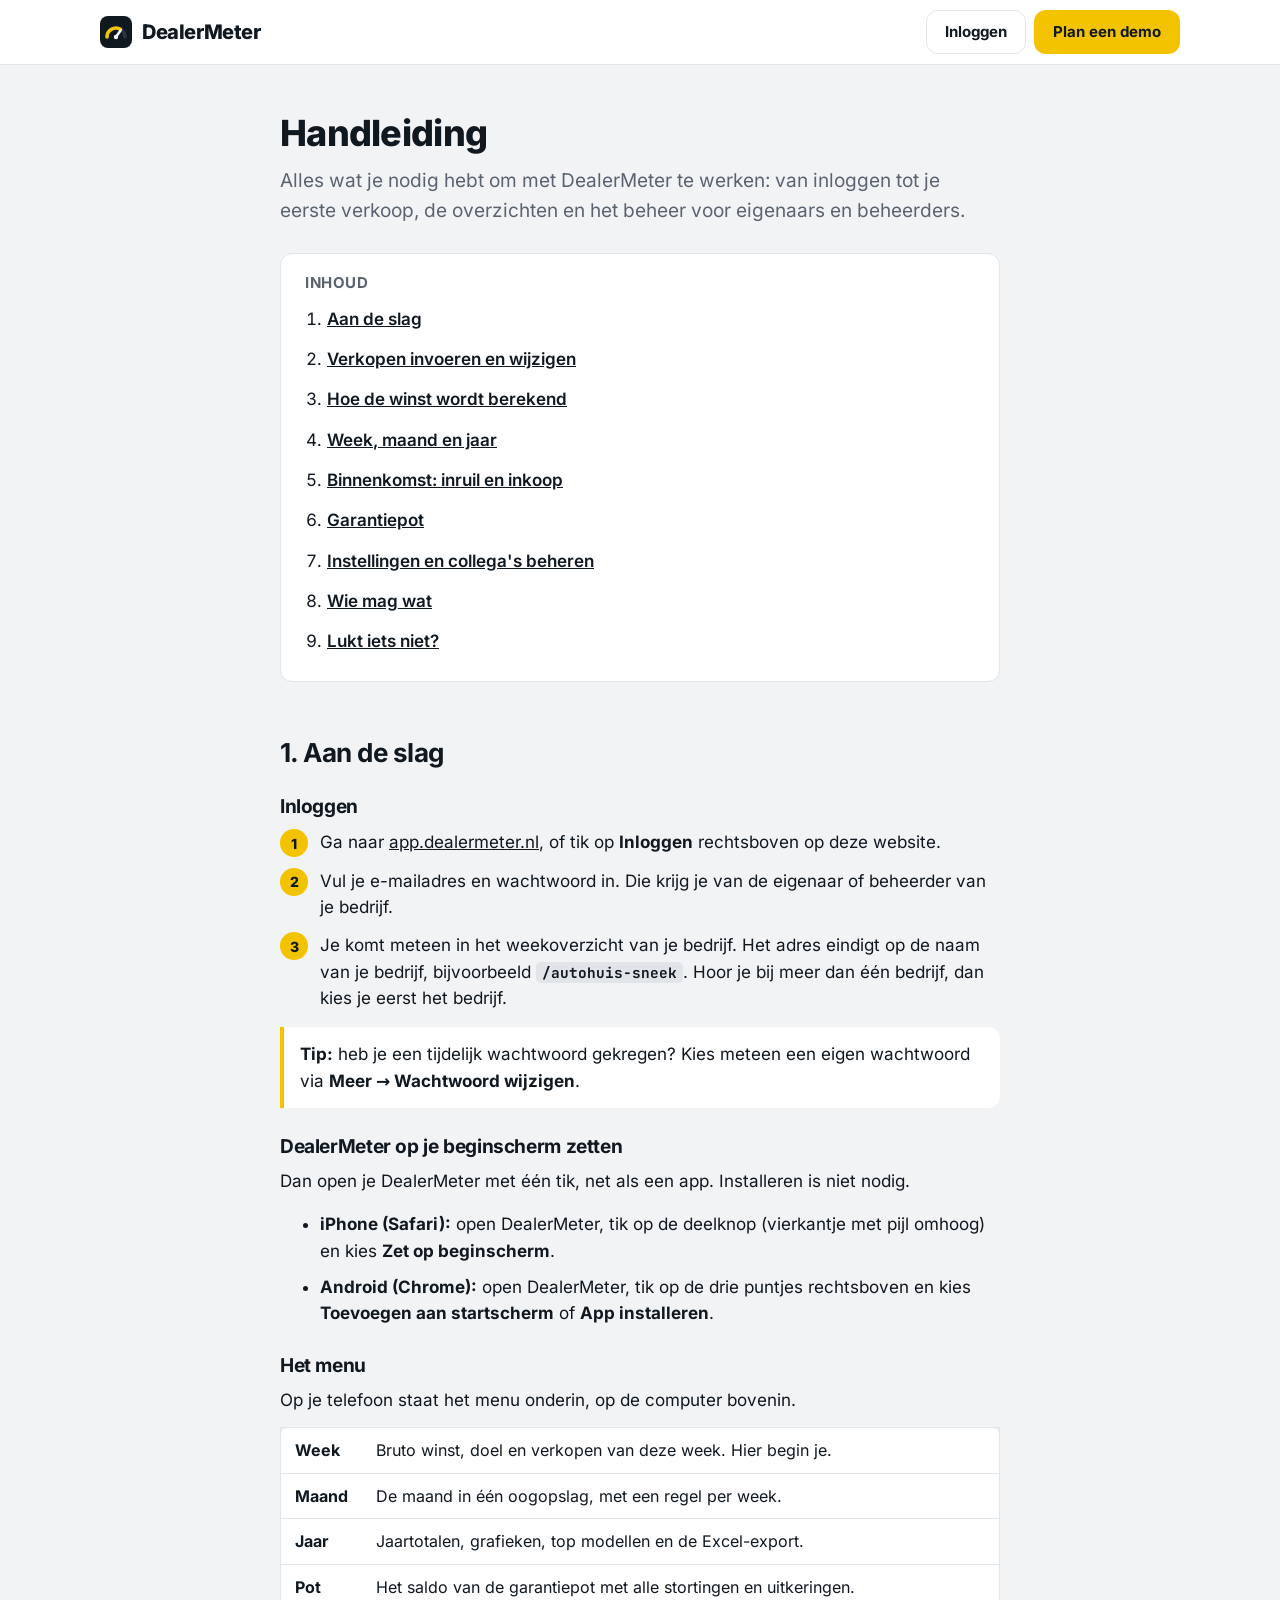
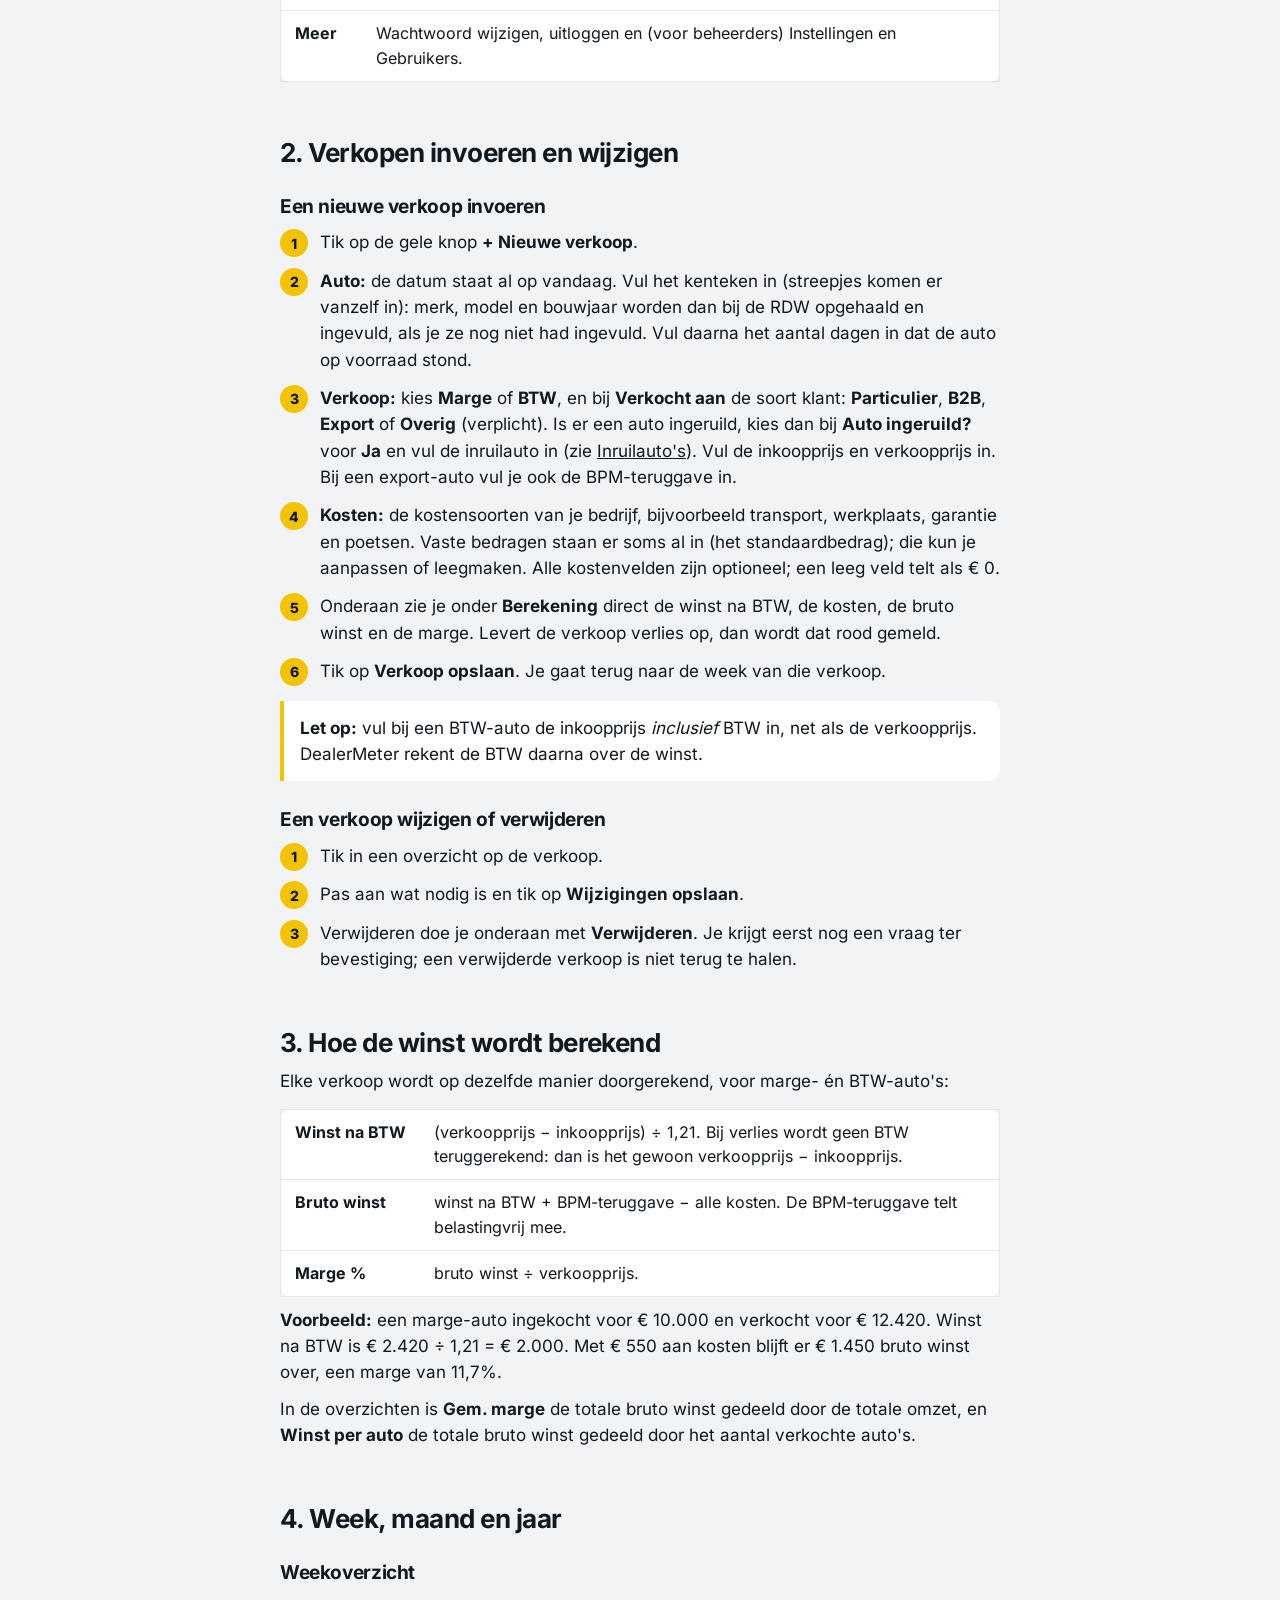
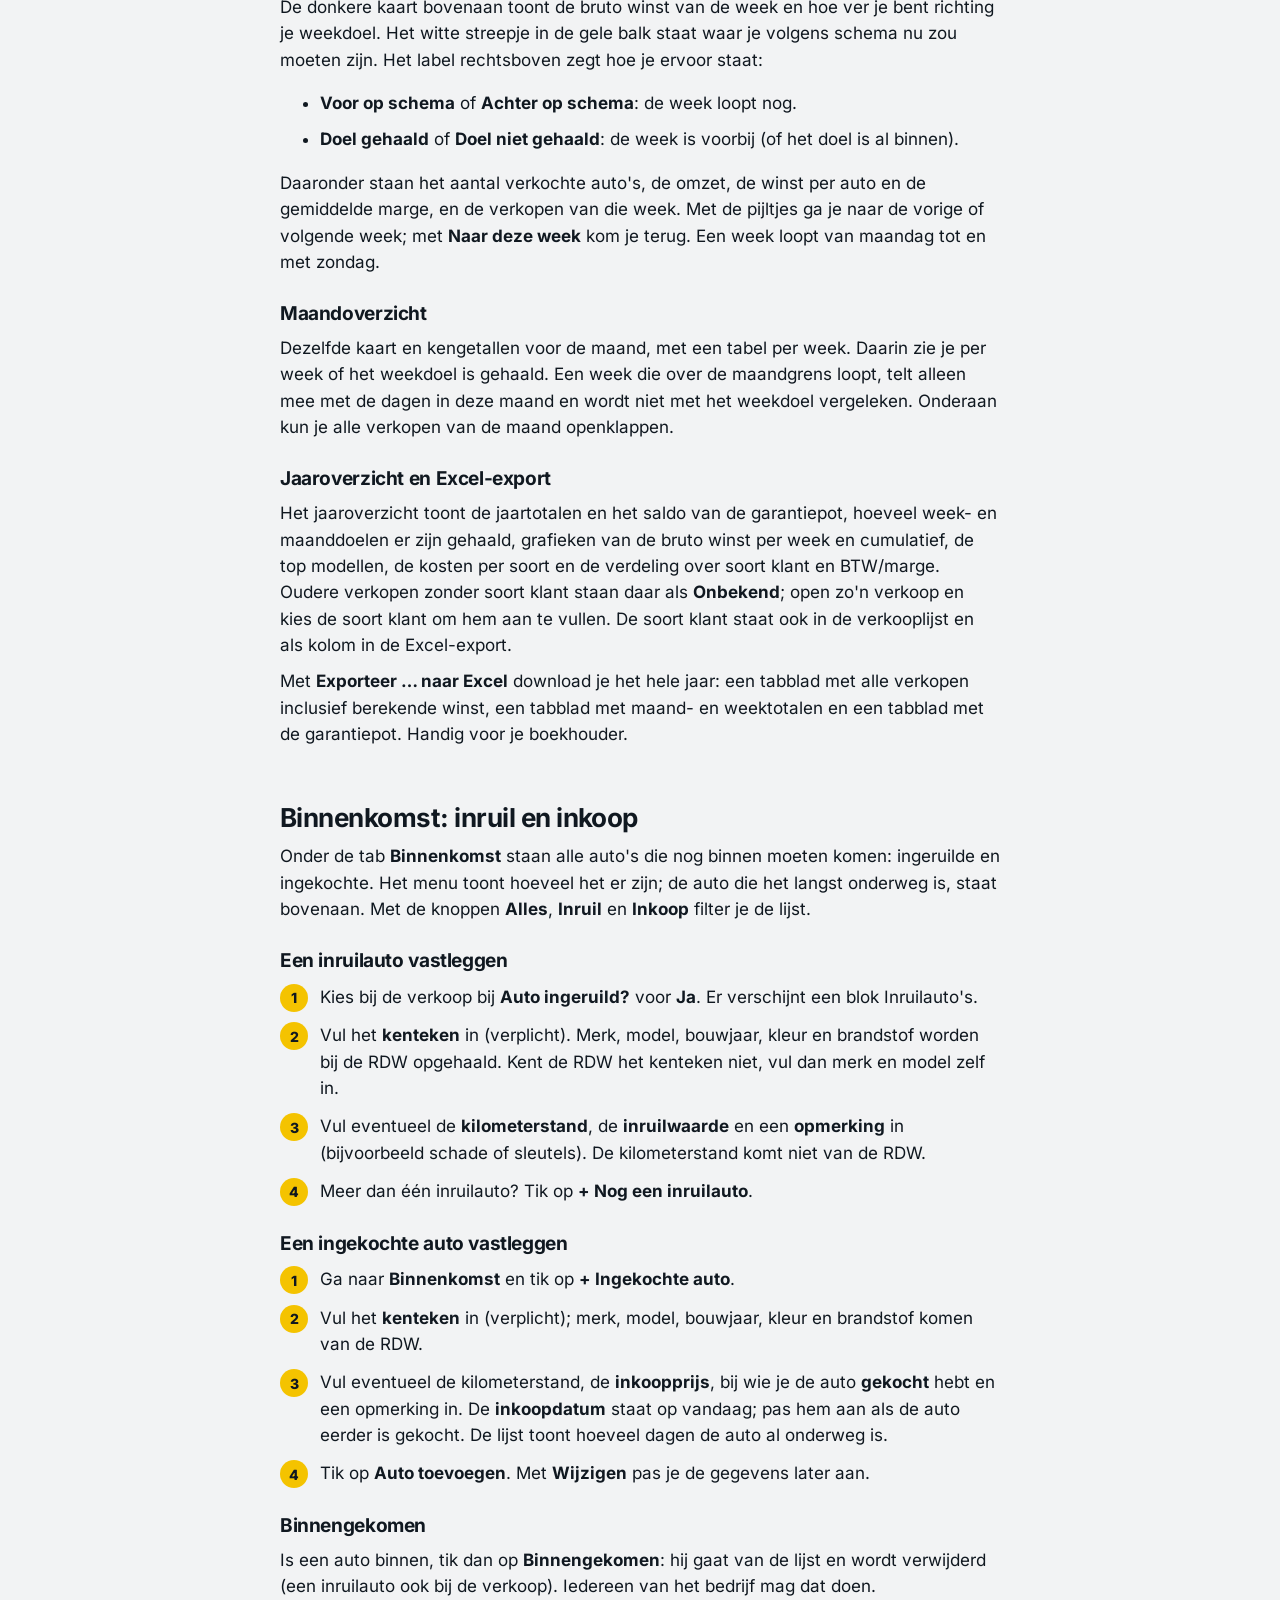
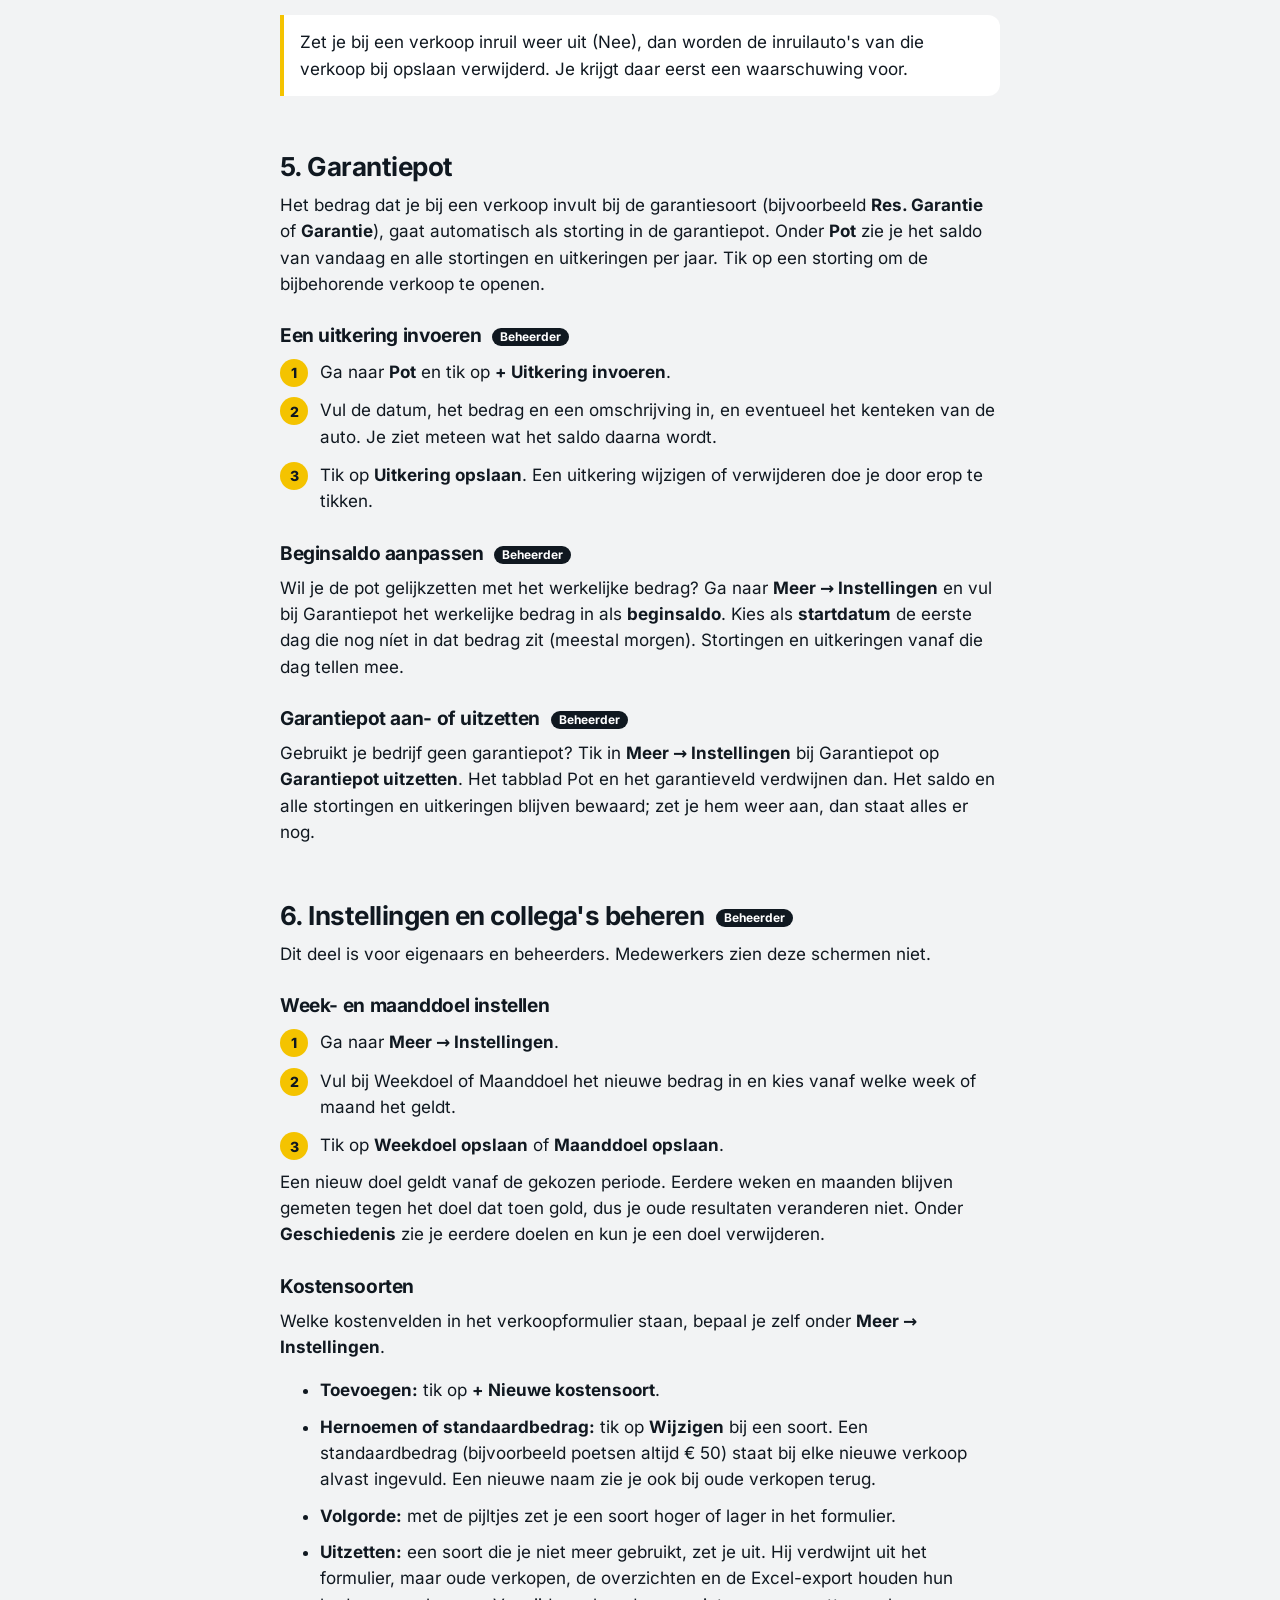
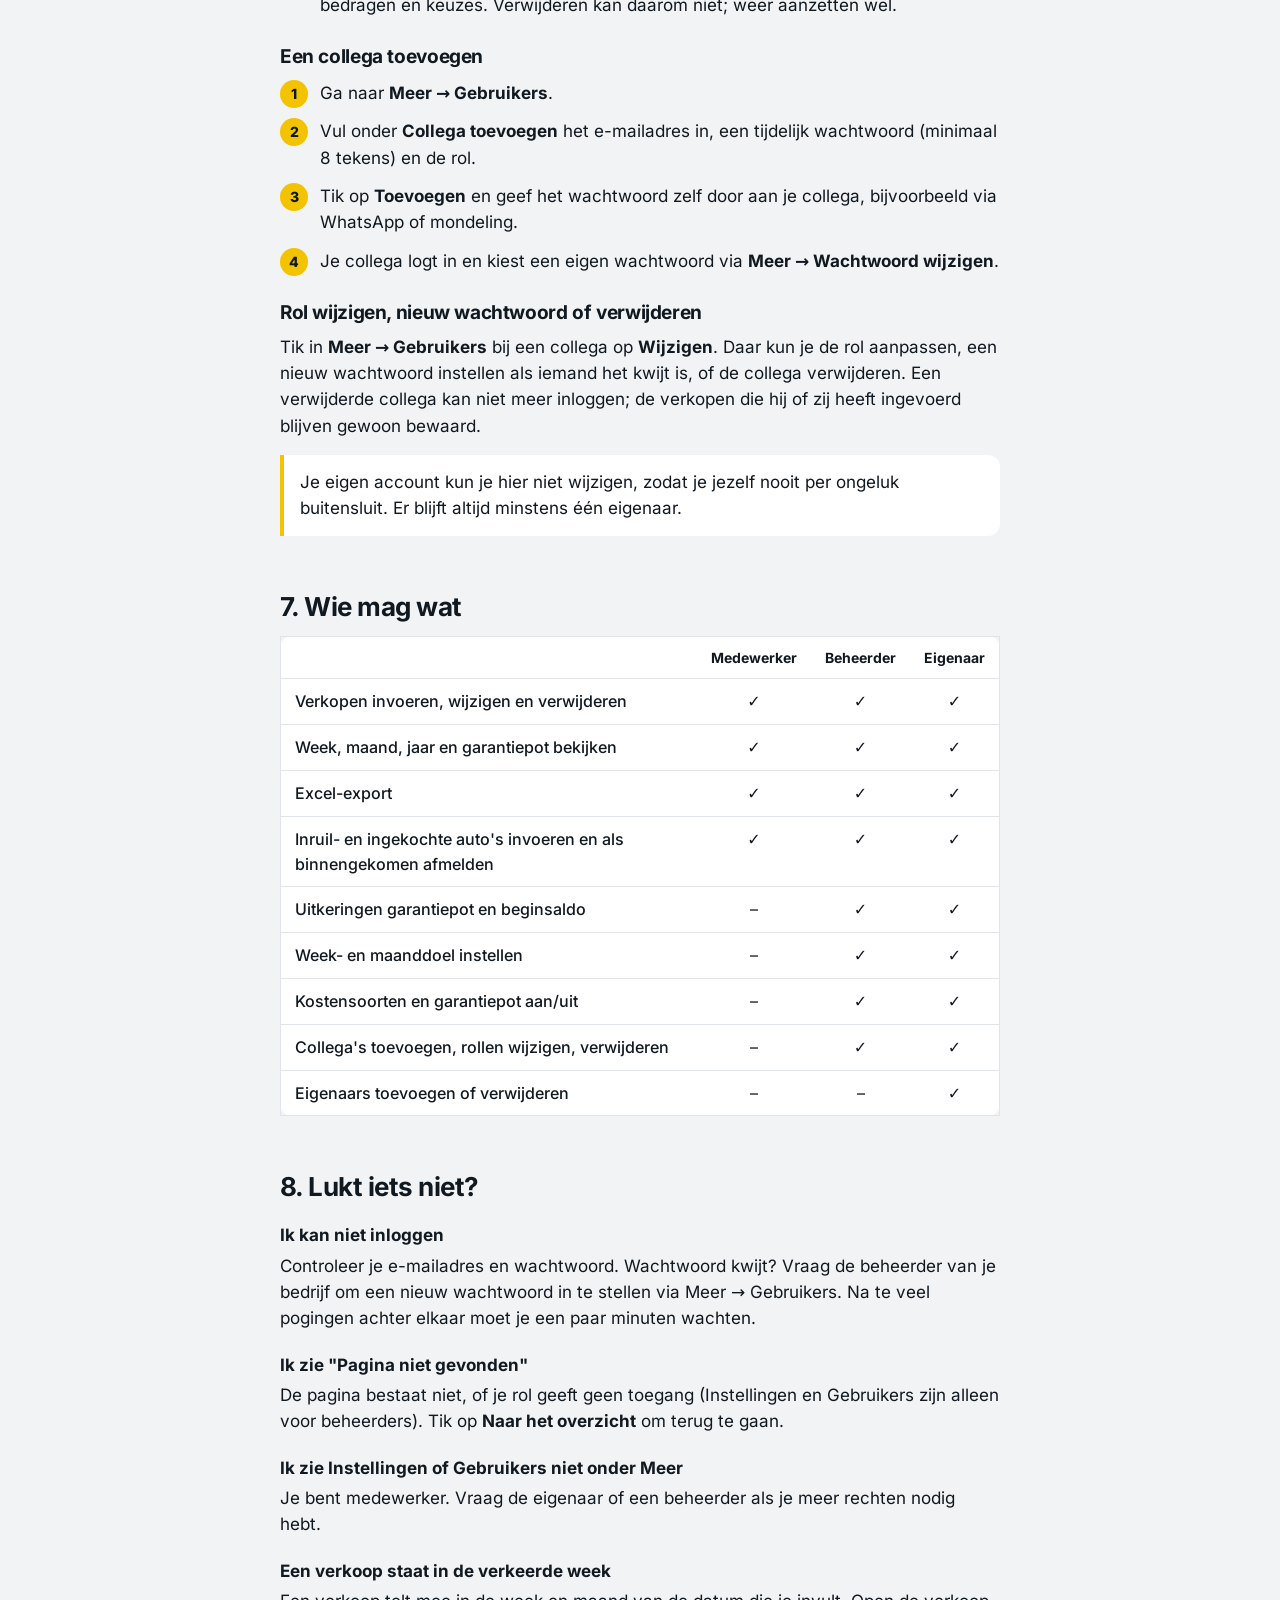
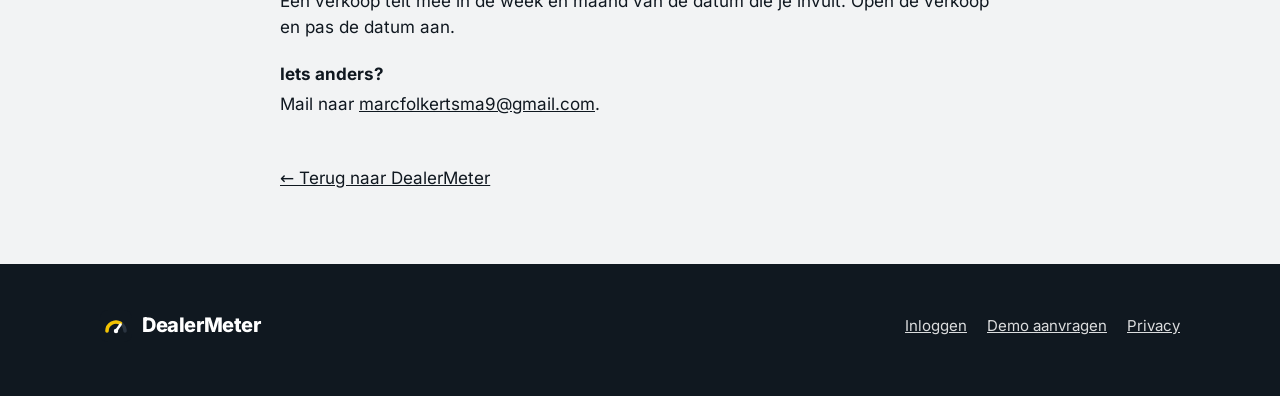
==== commit 08f87afb: "Handleiding en site: betaalmethodes eruit Co-Authored-By: Claude Opus 5.5 <noreply@anthropic.com> Cl" ====
--- a/handleiding.html
+++ b/handleiding.html
@@ -113,8 +113,7 @@
             <strong>Verkocht aan</strong> de soort klant: <strong>Particulier</strong>, <strong>B2B</strong>,
             <strong>Export</strong> of <strong>Overig</strong> (verplicht). Is er een auto ingeruild, kies dan bij
             <strong>Auto ingeruild?</strong> voor <strong>Ja</strong> en vul de inruilauto in (zie
-            <a href="#inruil">Inruilauto's</a>). Gebruikt je bedrijf meer betaalmethodes, dan kies je die hier; Inruil
-            is daar één van. Vul de inkoopprijs en verkoopprijs in. Bij een export-auto vul je ook de BPM-teruggave in.
+            <a href="#inruil">Inruilauto's</a>). Vul de inkoopprijs en verkoopprijs in. Bij een export-auto vul je ook de BPM-teruggave in.
           </li>
           <li>
             <strong>Kosten:</strong> de kostensoorten van je bedrijf, bijvoorbeeld transport, werkplaats, garantie en
@@ -195,7 +194,7 @@
         <p>
           Het jaaroverzicht toont de jaartotalen en het saldo van de garantiepot, hoeveel week- en maanddoelen er zijn
           gehaald, grafieken van de bruto winst per week en cumulatief, de top modellen, de kosten per soort en de
-          verdeling over soort klant, betaalmethodes en BTW/marge. Oudere verkopen zonder soort klant staan daar als
+          verdeling over soort klant en BTW/marge. Oudere verkopen zonder soort klant staan daar als
           <strong>Onbekend</strong>; open zo'n verkoop en kies de soort klant om hem aan te vullen. De soort klant staat
           ook in de verkooplijst en als kolom in de Excel-export.
         </p>
@@ -217,7 +216,7 @@
 
         <h3>Een inruilauto vastleggen</h3>
         <ol class="stappenlijst">
-          <li>Kies bij de verkoop bij <strong>Auto ingeruild?</strong> voor <strong>Ja</strong> (of vink de betaalmethode <strong>Inruil</strong> aan). Er verschijnt een blok Inruilauto's.</li>
+          <li>Kies bij de verkoop bij <strong>Auto ingeruild?</strong> voor <strong>Ja</strong>. Er verschijnt een blok Inruilauto's.</li>
           <li>
             Vul het <strong>kenteken</strong> in (verplicht). Merk, model, bouwjaar, kleur en brandstof worden bij de
             RDW opgehaald. Kent de RDW het kenteken niet, vul dan merk en model zelf in.
@@ -301,13 +300,13 @@
           en kun je een doel verwijderen.
         </p>
 
-        <h3>Kostensoorten en betaalmethodes</h3>
-        <p>
-          Welke kostenvelden en betaalmethodes in het verkoopformulier staan, bepaal je zelf onder
+        <h3>Kostensoorten</h3>
+        <p>
+          Welke kostenvelden in het verkoopformulier staan, bepaal je zelf onder
           <strong>Meer → Instellingen</strong>.
         </p>
         <ul>
-          <li><strong>Toevoegen:</strong> tik op <strong>+ Nieuwe kostensoort</strong> of <strong>+ Nieuwe betaalmethode</strong>.</li>
+          <li><strong>Toevoegen:</strong> tik op <strong>+ Nieuwe kostensoort</strong>.</li>
           <li>
             <strong>Hernoemen of standaardbedrag:</strong> tik op <strong>Wijzigen</strong> bij een soort. Een
             standaardbedrag (bijvoorbeeld poetsen altijd € 50) staat bij elke nieuwe verkoop alvast ingevuld. Een
@@ -318,10 +317,6 @@
             <strong>Uitzetten:</strong> een soort die je niet meer gebruikt, zet je uit. Hij verdwijnt uit het formulier,
             maar oude verkopen, de overzichten en de Excel-export houden hun bedragen en keuzes. Verwijderen kan daarom
             niet; weer aanzetten wel.
-          </li>
-          <li>
-            <strong>Alleen Inruil aan:</strong> staan alle betaalmethodes behalve Inruil uit, dan vraagt het formulier
-            alleen nog <strong>Auto ingeruild?</strong> (Ja/Nee).
           </li>
         </ul>
 
@@ -360,7 +355,7 @@
               <tr><th scope="row">Inruil- en ingekochte auto's invoeren en als binnengekomen afmelden</th><td>✓</td><td>✓</td><td>✓</td></tr>
               <tr><th scope="row">Uitkeringen garantiepot en beginsaldo</th><td>–</td><td>✓</td><td>✓</td></tr>
               <tr><th scope="row">Week- en maanddoel instellen</th><td>–</td><td>✓</td><td>✓</td></tr>
-              <tr><th scope="row">Kostensoorten, betaalmethodes en garantiepot aan/uit</th><td>–</td><td>✓</td><td>✓</td></tr>
+              <tr><th scope="row">Kostensoorten en garantiepot aan/uit</th><td>–</td><td>✓</td><td>✓</td></tr>
               <tr><th scope="row">Collega's toevoegen, rollen wijzigen, verwijderen</th><td>–</td><td>✓</td><td>✓</td></tr>
               <tr><th scope="row">Eigenaars toevoegen of verwijderen</th><td>–</td><td>–</td><td>✓</td></tr>
             </tbody>
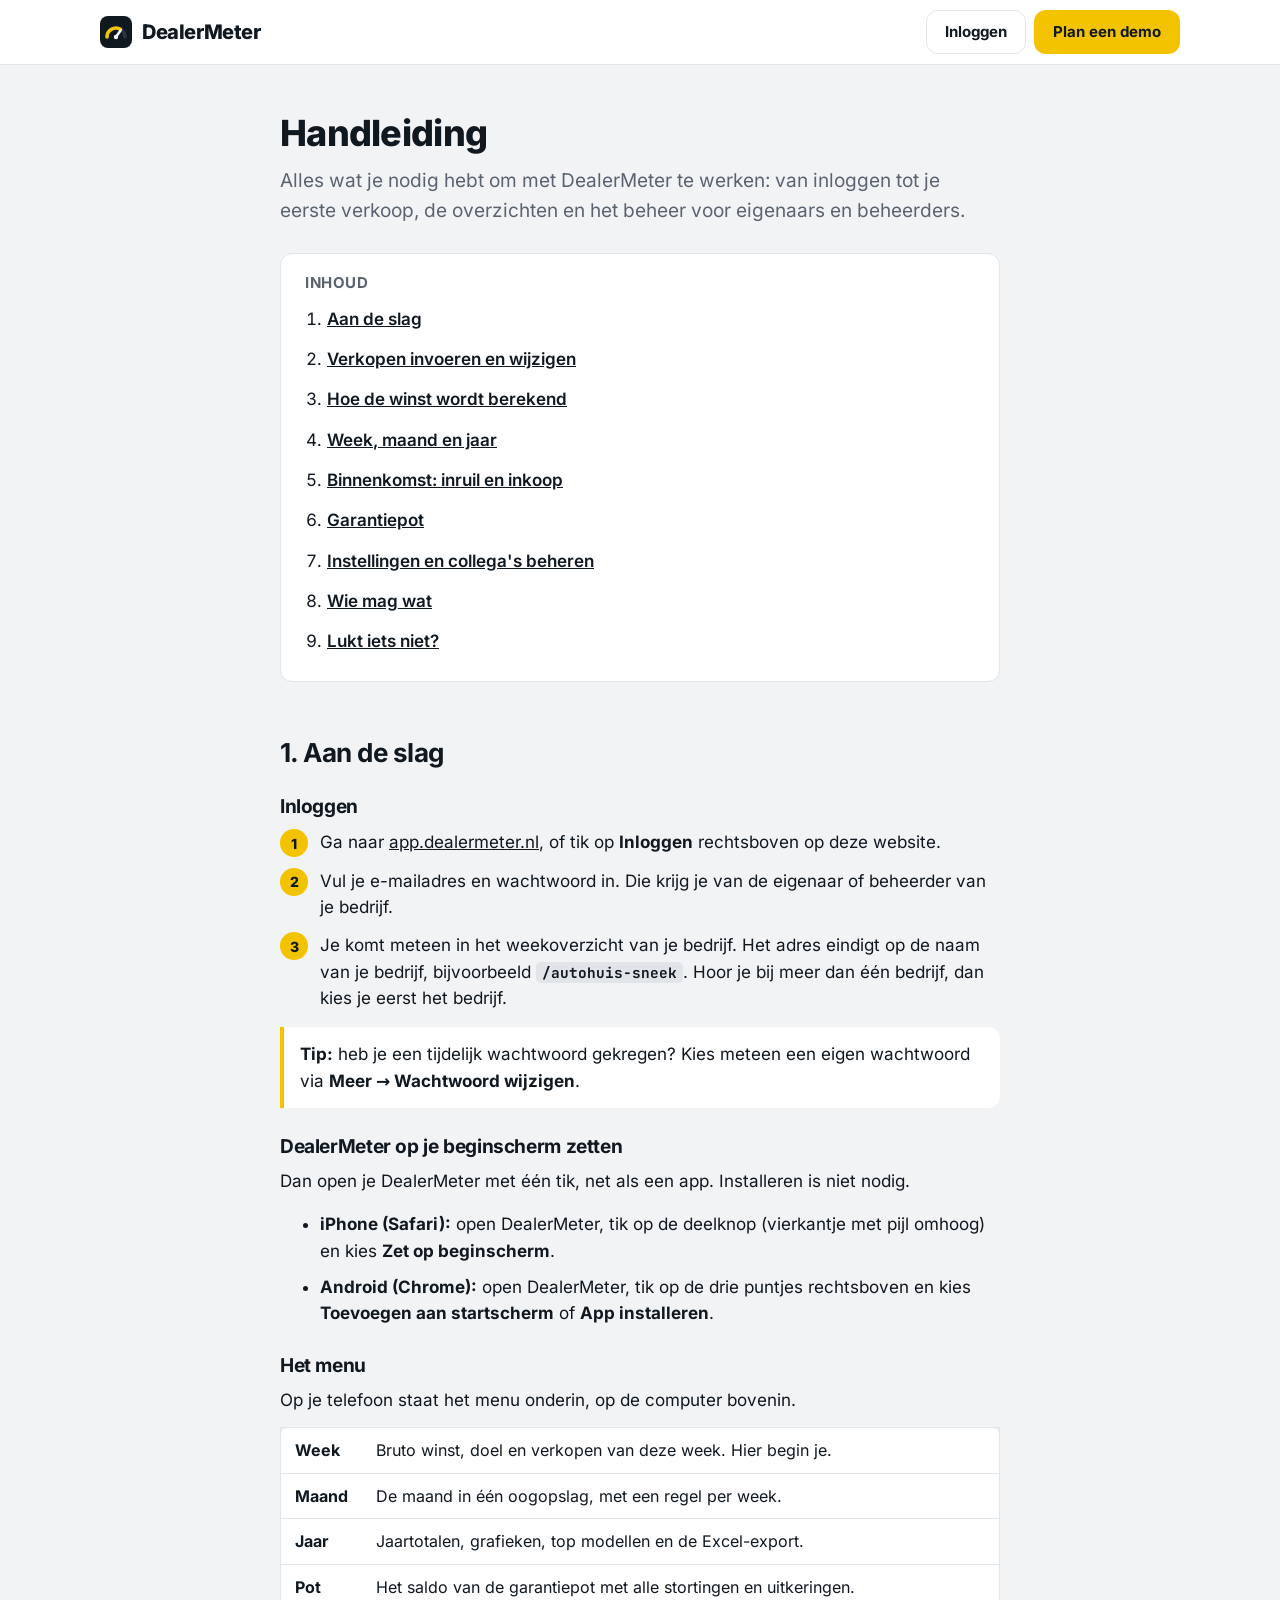
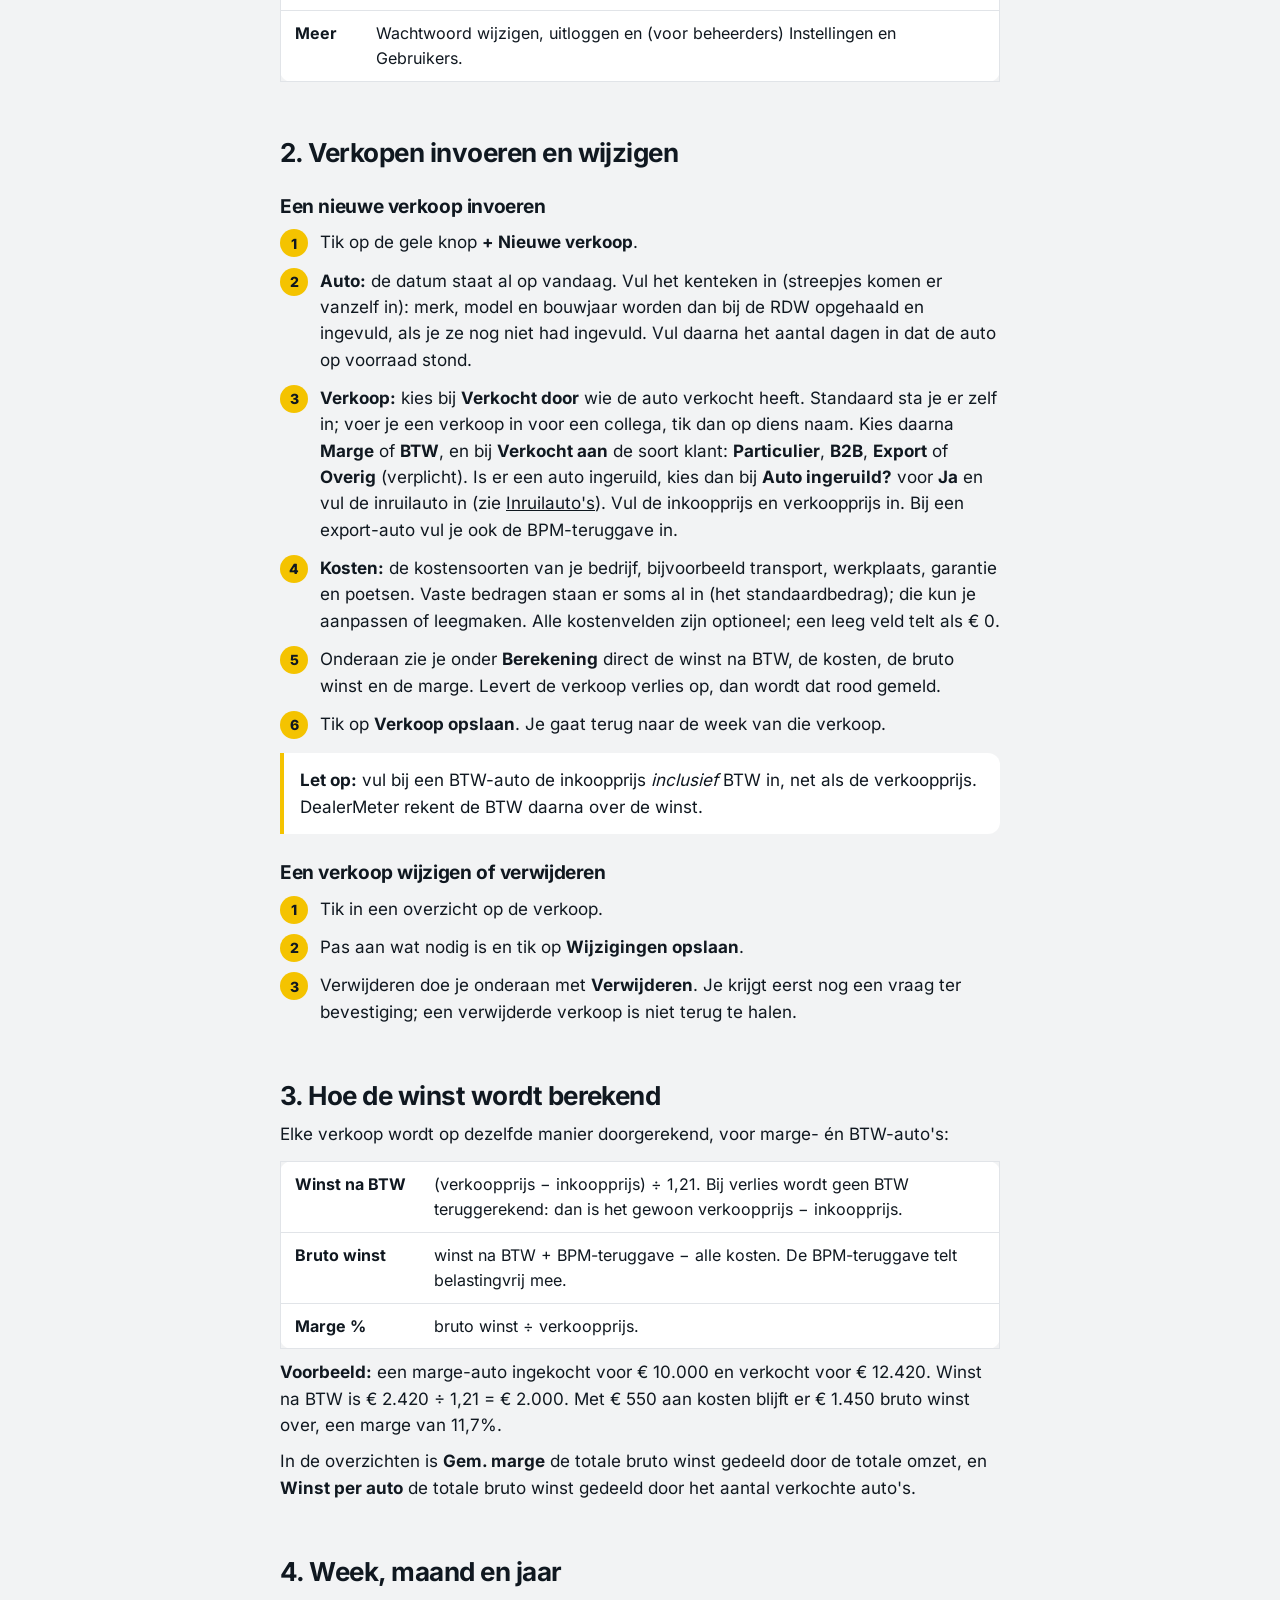
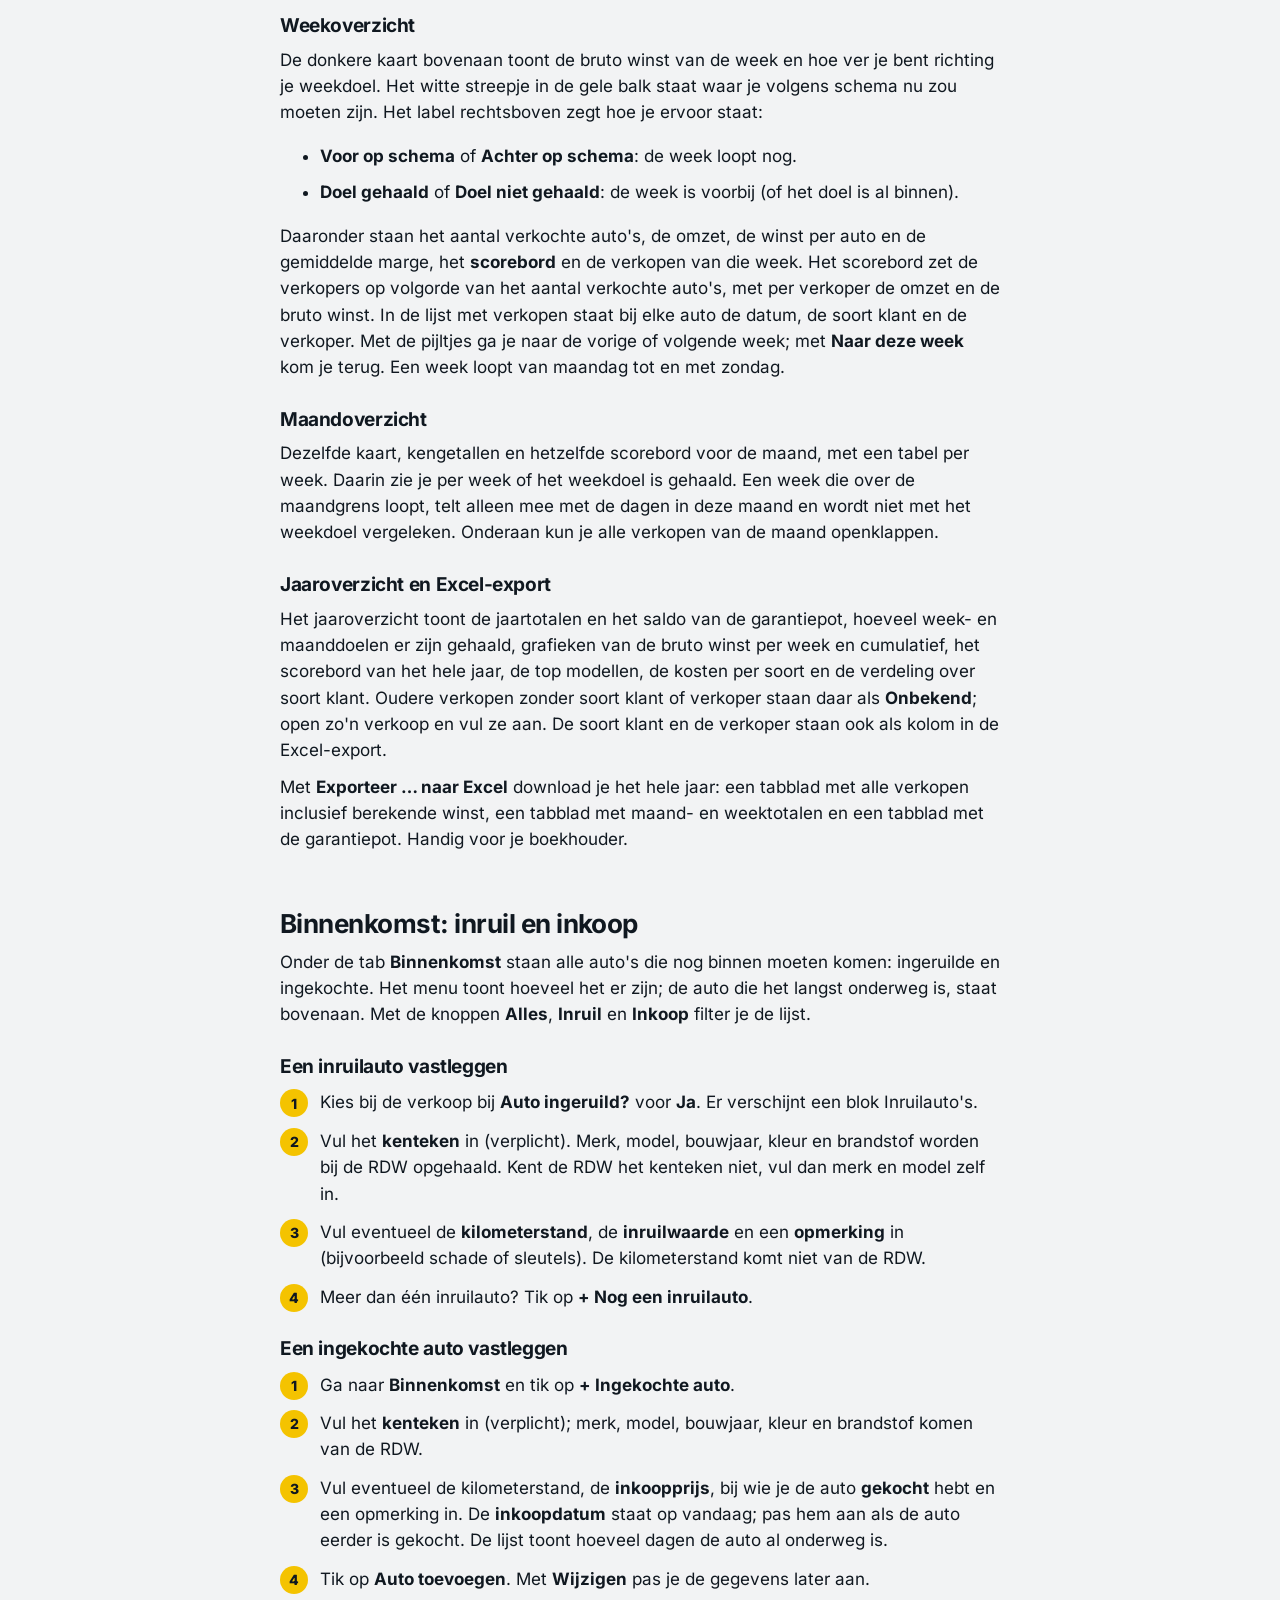
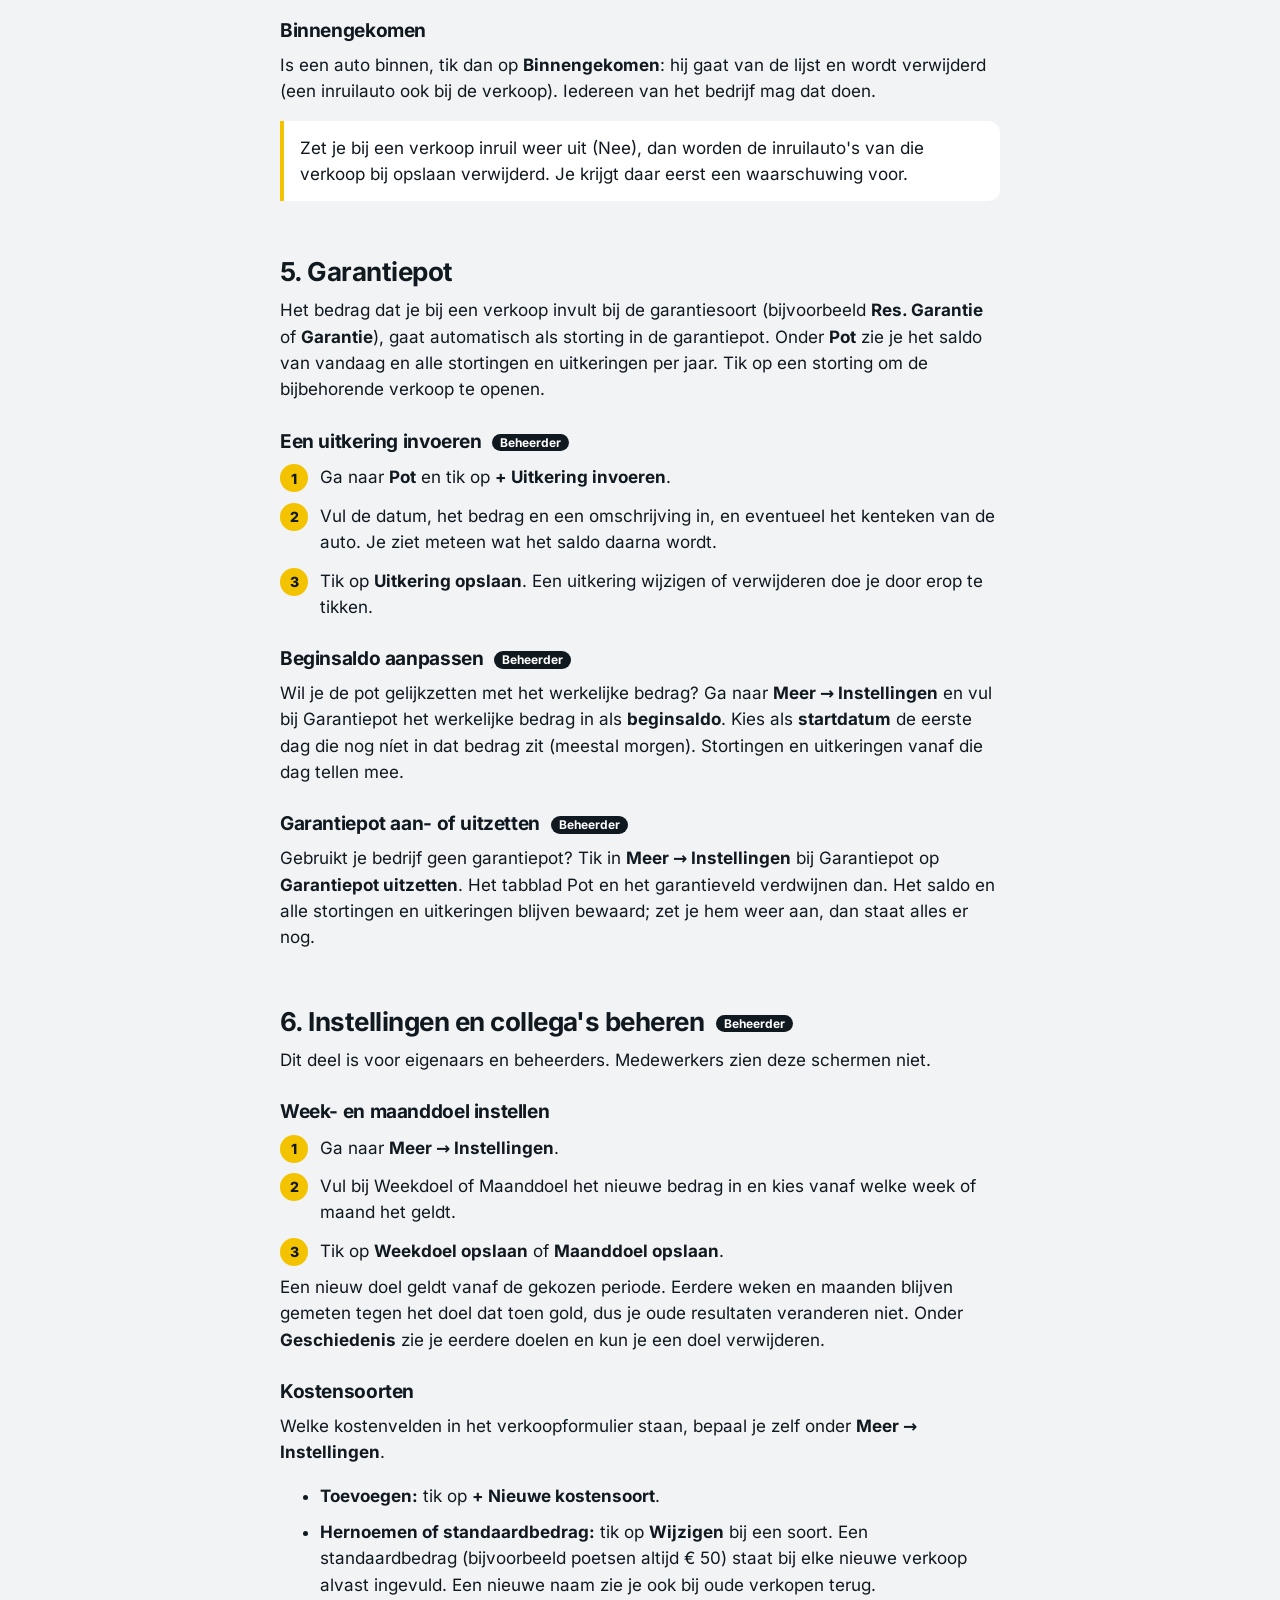
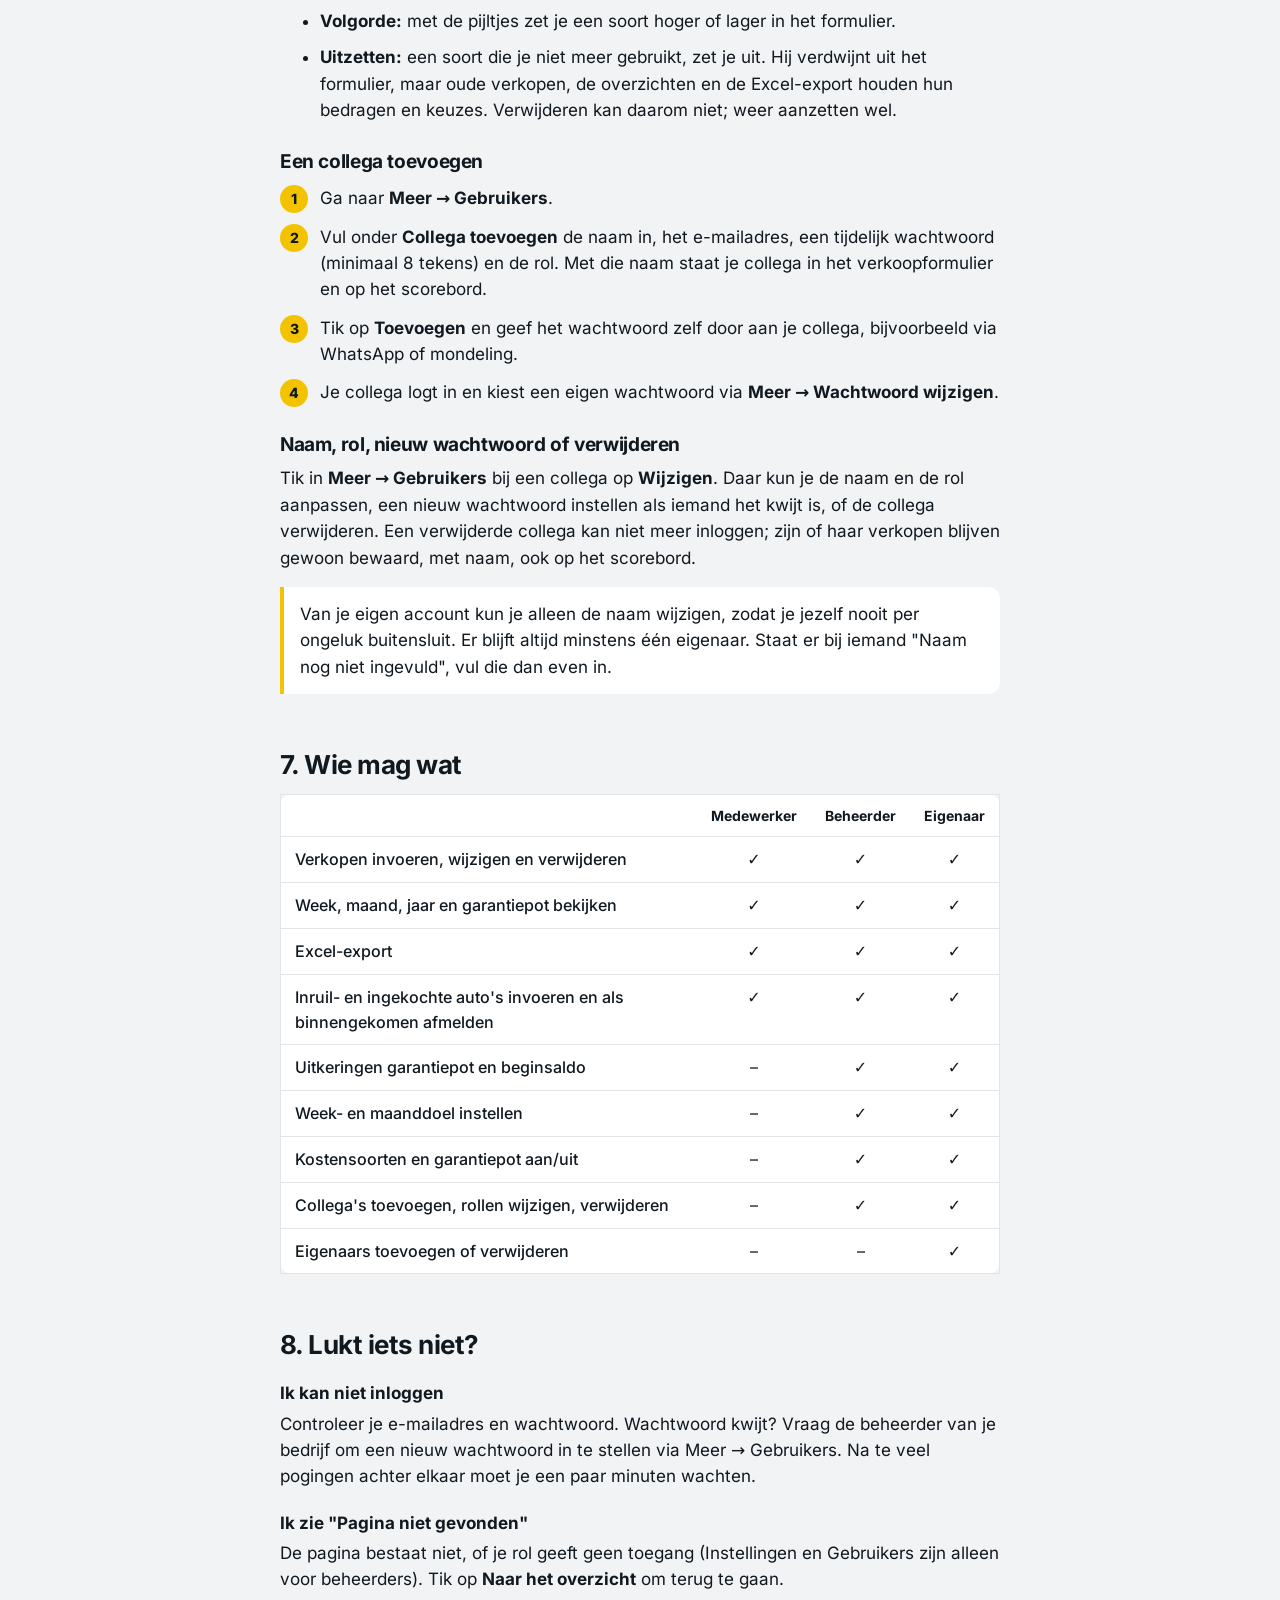
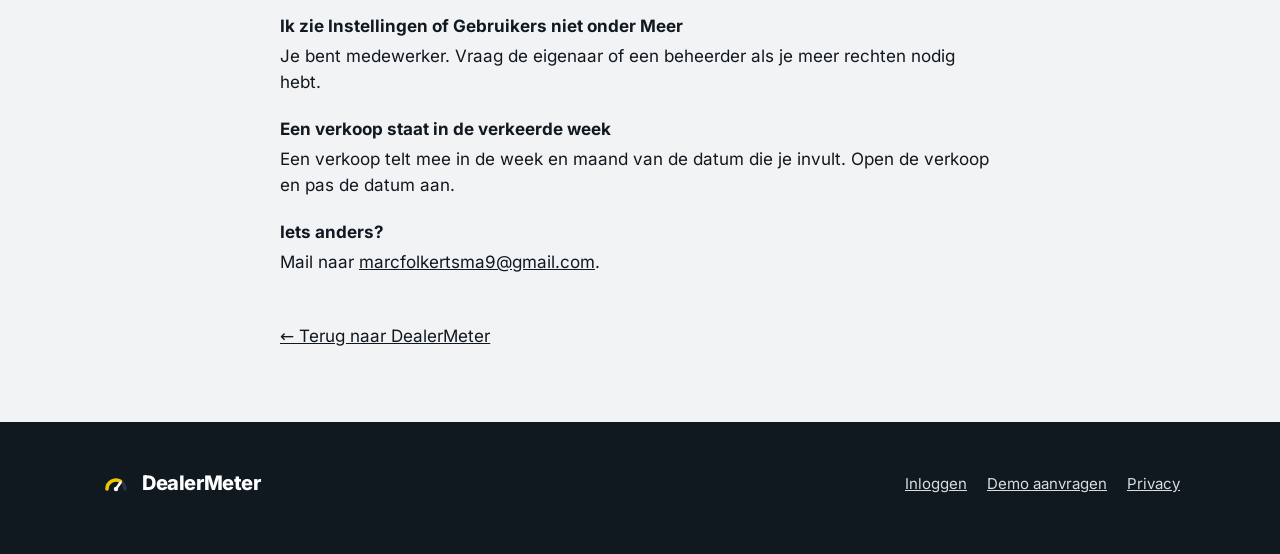
==== commit 66cdf4a8: "Handleiding: verkoper, scorebord en namen van collega's Co-Authored-By: Claude Opus 5.5 <noreply@ant" ====
--- a/handleiding.html
+++ b/handleiding.html
@@ -109,7 +109,9 @@
             daarna het aantal dagen in dat de auto op voorraad stond.
           </li>
           <li>
-            <strong>Verkoop:</strong> kies <strong>Marge</strong> of <strong>BTW</strong>, en bij
+            <strong>Verkoop:</strong> kies bij <strong>Verkocht door</strong> wie de auto verkocht heeft. Standaard sta
+            je er zelf in; voer je een verkoop in voor een collega, tik dan op diens naam. Kies daarna
+            <strong>Marge</strong> of <strong>BTW</strong>, en bij
             <strong>Verkocht aan</strong> de soort klant: <strong>Particulier</strong>, <strong>B2B</strong>,
             <strong>Export</strong> of <strong>Overig</strong> (verplicht). Is er een auto ingeruild, kies dan bij
             <strong>Auto ingeruild?</strong> voor <strong>Ja</strong> en vul de inruilauto in (zie
@@ -178,14 +180,16 @@
           <li><strong>Doel gehaald</strong> of <strong>Doel niet gehaald</strong>: de week is voorbij (of het doel is al binnen).</li>
         </ul>
         <p>
-          Daaronder staan het aantal verkochte auto's, de omzet, de winst per auto en de gemiddelde marge, en de
-          verkopen van die week. Met de pijltjes ga je naar de vorige of volgende week; met
+          Daaronder staan het aantal verkochte auto's, de omzet, de winst per auto en de gemiddelde marge, het
+          <strong>scorebord</strong> en de verkopen van die week. Het scorebord zet de verkopers op volgorde van het
+          aantal verkochte auto's, met per verkoper de omzet en de bruto winst. In de lijst met verkopen staat bij elke
+          auto de datum, de soort klant en de verkoper. Met de pijltjes ga je naar de vorige of volgende week; met
           <strong>Naar deze week</strong> kom je terug. Een week loopt van maandag tot en met zondag.
         </p>
 
         <h3>Maandoverzicht</h3>
         <p>
-          Dezelfde kaart en kengetallen voor de maand, met een tabel per week. Daarin zie je per week of het weekdoel
+          Dezelfde kaart, kengetallen en hetzelfde scorebord voor de maand, met een tabel per week. Daarin zie je per week of het weekdoel
           is gehaald. Een week die over de maandgrens loopt, telt alleen mee met de dagen in deze maand en wordt niet
           met het weekdoel vergeleken. Onderaan kun je alle verkopen van de maand openklappen.
         </p>
@@ -193,10 +197,10 @@
         <h3>Jaaroverzicht en Excel-export</h3>
         <p>
           Het jaaroverzicht toont de jaartotalen en het saldo van de garantiepot, hoeveel week- en maanddoelen er zijn
-          gehaald, grafieken van de bruto winst per week en cumulatief, de top modellen, de kosten per soort en de
-          verdeling over soort klant en BTW/marge. Oudere verkopen zonder soort klant staan daar als
-          <strong>Onbekend</strong>; open zo'n verkoop en kies de soort klant om hem aan te vullen. De soort klant staat
-          ook in de verkooplijst en als kolom in de Excel-export.
+          gehaald, grafieken van de bruto winst per week en cumulatief, het scorebord van het hele jaar, de top
+          modellen, de kosten per soort en de verdeling over soort klant. Oudere verkopen zonder soort klant of
+          verkoper staan daar als <strong>Onbekend</strong>; open zo'n verkoop en vul ze aan. De soort klant en de
+          verkoper staan ook als kolom in de Excel-export.
         </p>
         <p>
           Met <strong>Exporteer … naar Excel</strong> download je het hele jaar: een tabblad met alle verkopen inclusief
@@ -323,20 +327,21 @@
         <h3>Een collega toevoegen</h3>
         <ol class="stappenlijst">
           <li>Ga naar <strong>Meer → Gebruikers</strong>.</li>
-          <li>Vul onder <strong>Collega toevoegen</strong> het e-mailadres in, een tijdelijk wachtwoord (minimaal 8 tekens) en de rol.</li>
+          <li>Vul onder <strong>Collega toevoegen</strong> de naam in, het e-mailadres, een tijdelijk wachtwoord (minimaal 8 tekens) en de rol. Met die naam staat je collega in het verkoopformulier en op het scorebord.</li>
           <li>Tik op <strong>Toevoegen</strong> en geef het wachtwoord zelf door aan je collega, bijvoorbeeld via WhatsApp of mondeling.</li>
           <li>Je collega logt in en kiest een eigen wachtwoord via <strong>Meer → Wachtwoord wijzigen</strong>.</li>
         </ol>
 
-        <h3>Rol wijzigen, nieuw wachtwoord of verwijderen</h3>
-        <p>
-          Tik in <strong>Meer → Gebruikers</strong> bij een collega op <strong>Wijzigen</strong>. Daar kun je de rol
-          aanpassen, een nieuw wachtwoord instellen als iemand het kwijt is, of de collega verwijderen. Een verwijderde
-          collega kan niet meer inloggen; de verkopen die hij of zij heeft ingevoerd blijven gewoon bewaard.
+        <h3>Naam, rol, nieuw wachtwoord of verwijderen</h3>
+        <p>
+          Tik in <strong>Meer → Gebruikers</strong> bij een collega op <strong>Wijzigen</strong>. Daar kun je de naam
+          en de rol aanpassen, een nieuw wachtwoord instellen als iemand het kwijt is, of de collega verwijderen. Een
+          verwijderde collega kan niet meer inloggen; zijn of haar verkopen blijven gewoon bewaard, met naam, ook op
+          het scorebord.
         </p>
         <p class="tip">
-          Je eigen account kun je hier niet wijzigen, zodat je jezelf nooit per ongeluk buitensluit. Er blijft altijd
-          minstens één eigenaar.
+          Van je eigen account kun je alleen de naam wijzigen, zodat je jezelf nooit per ongeluk buitensluit. Er blijft
+          altijd minstens één eigenaar. Staat er bij iemand "Naam nog niet ingevuld", vul die dan even in.
         </p>
       </section>
 
